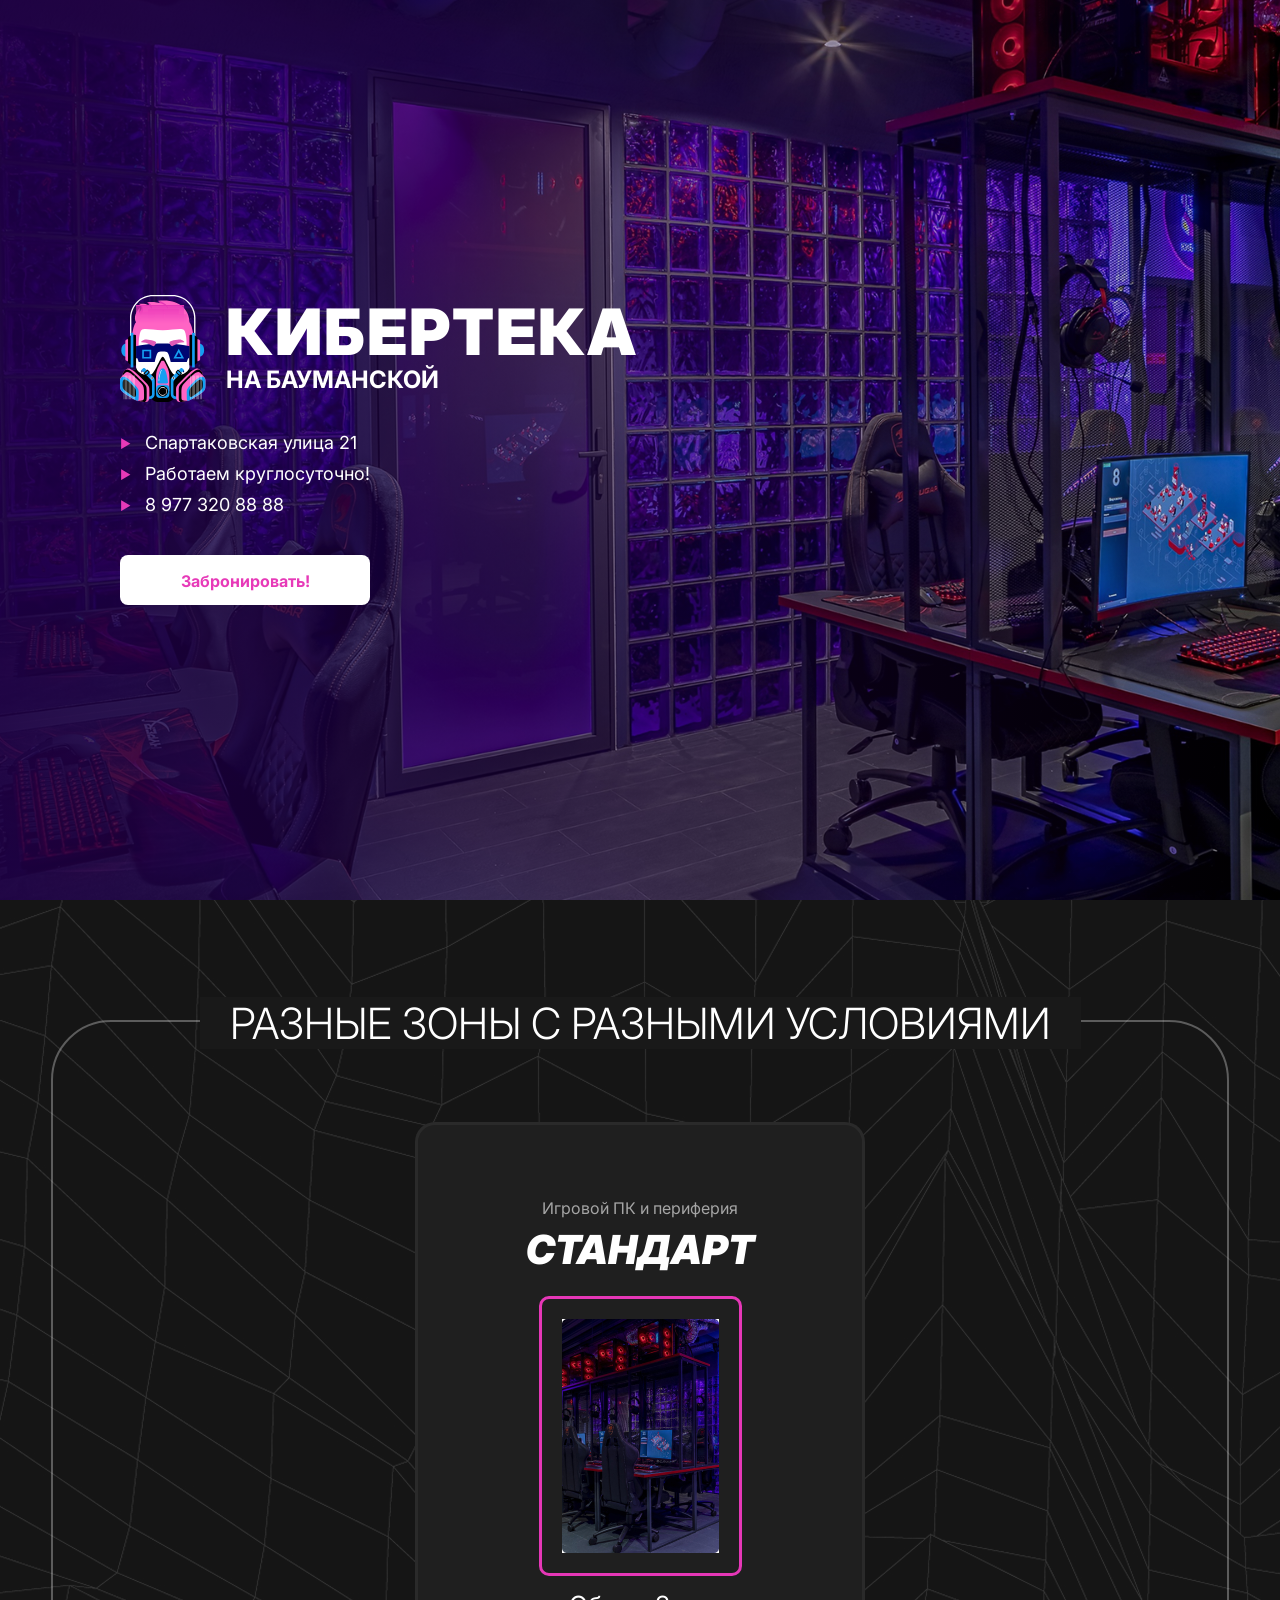
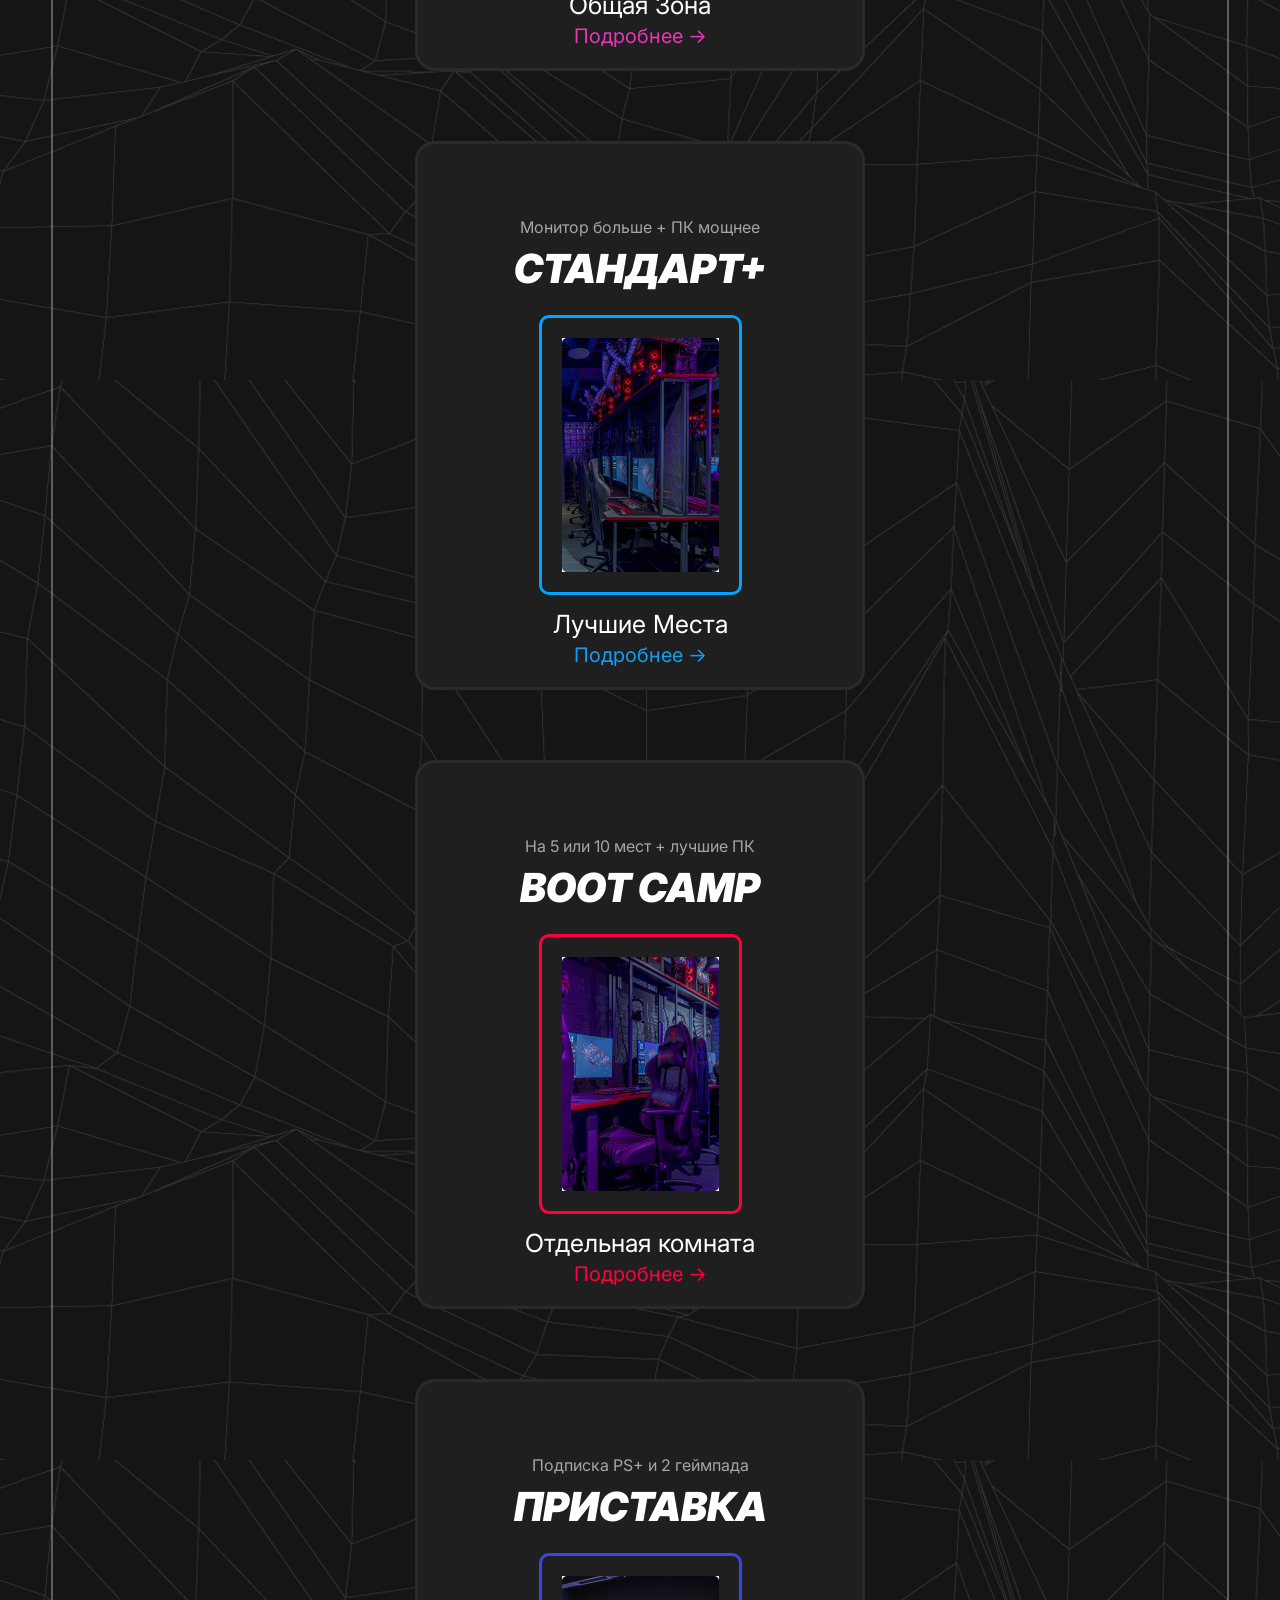
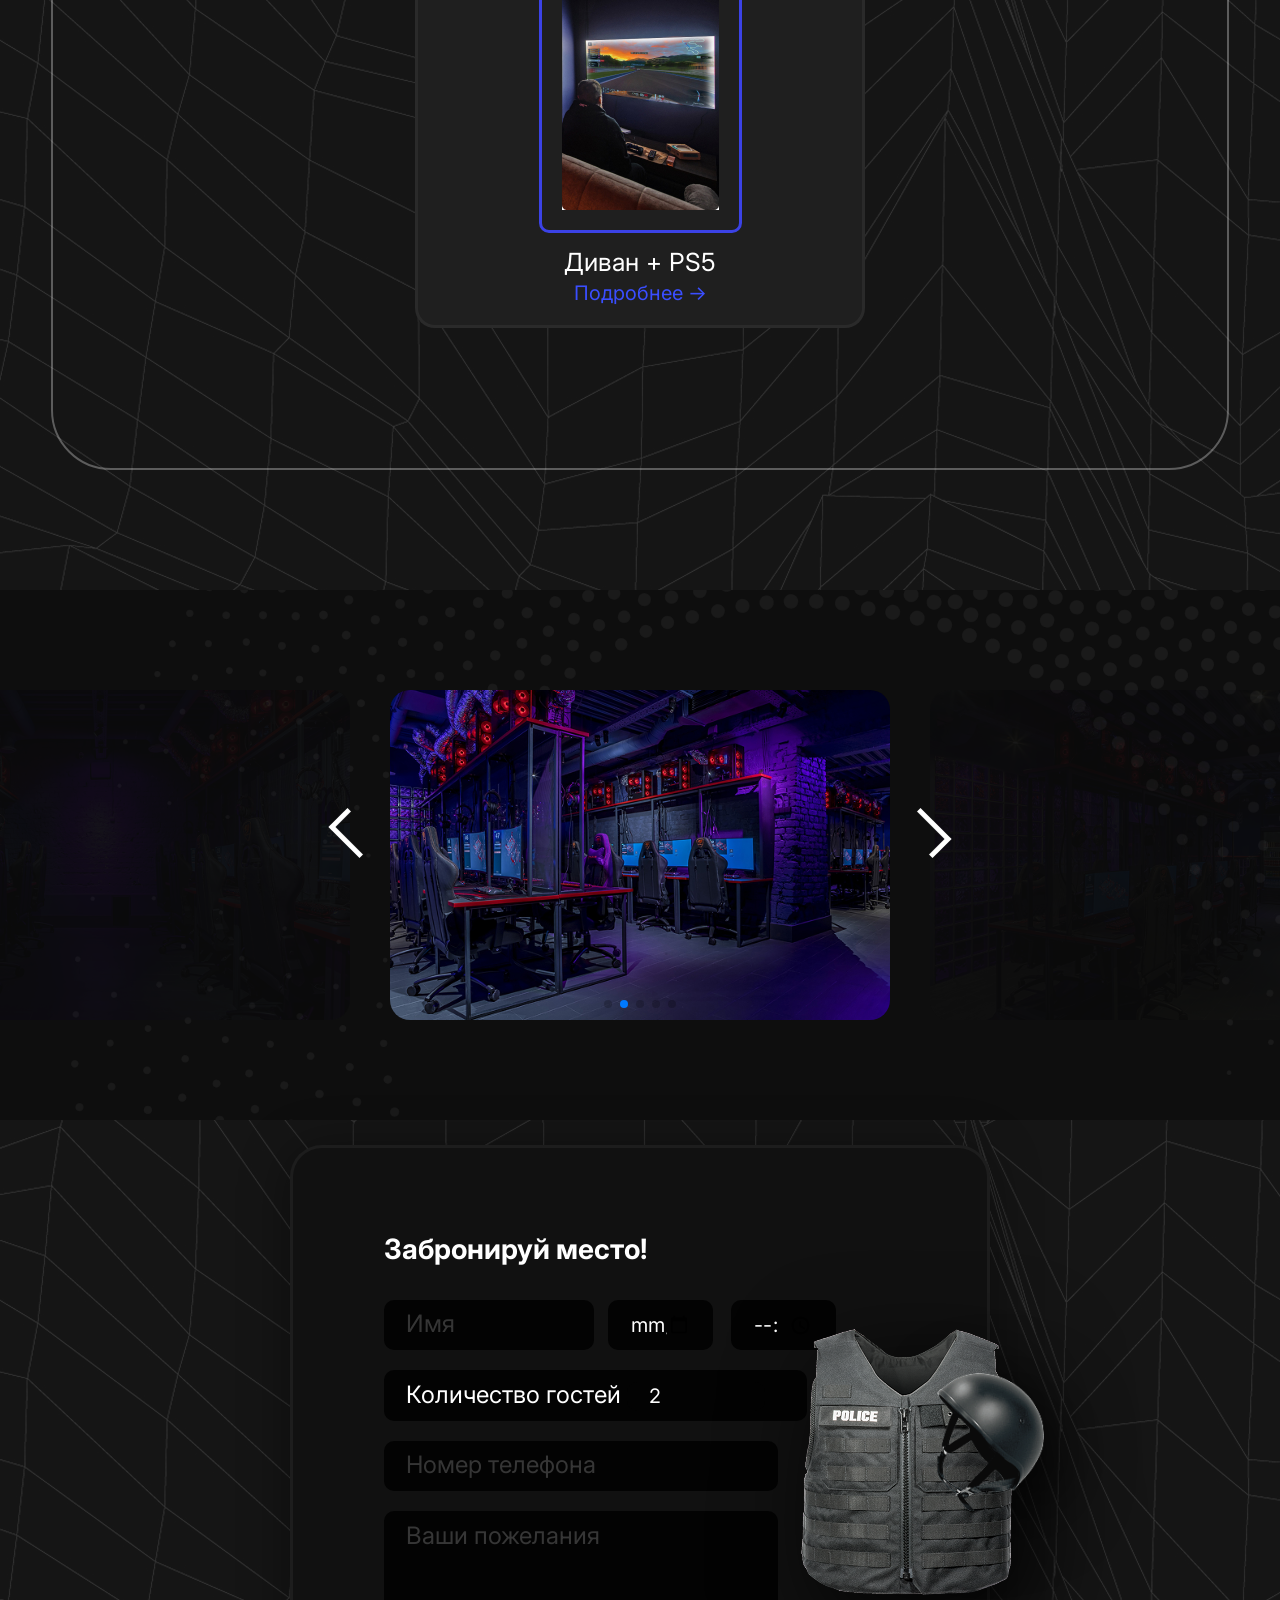
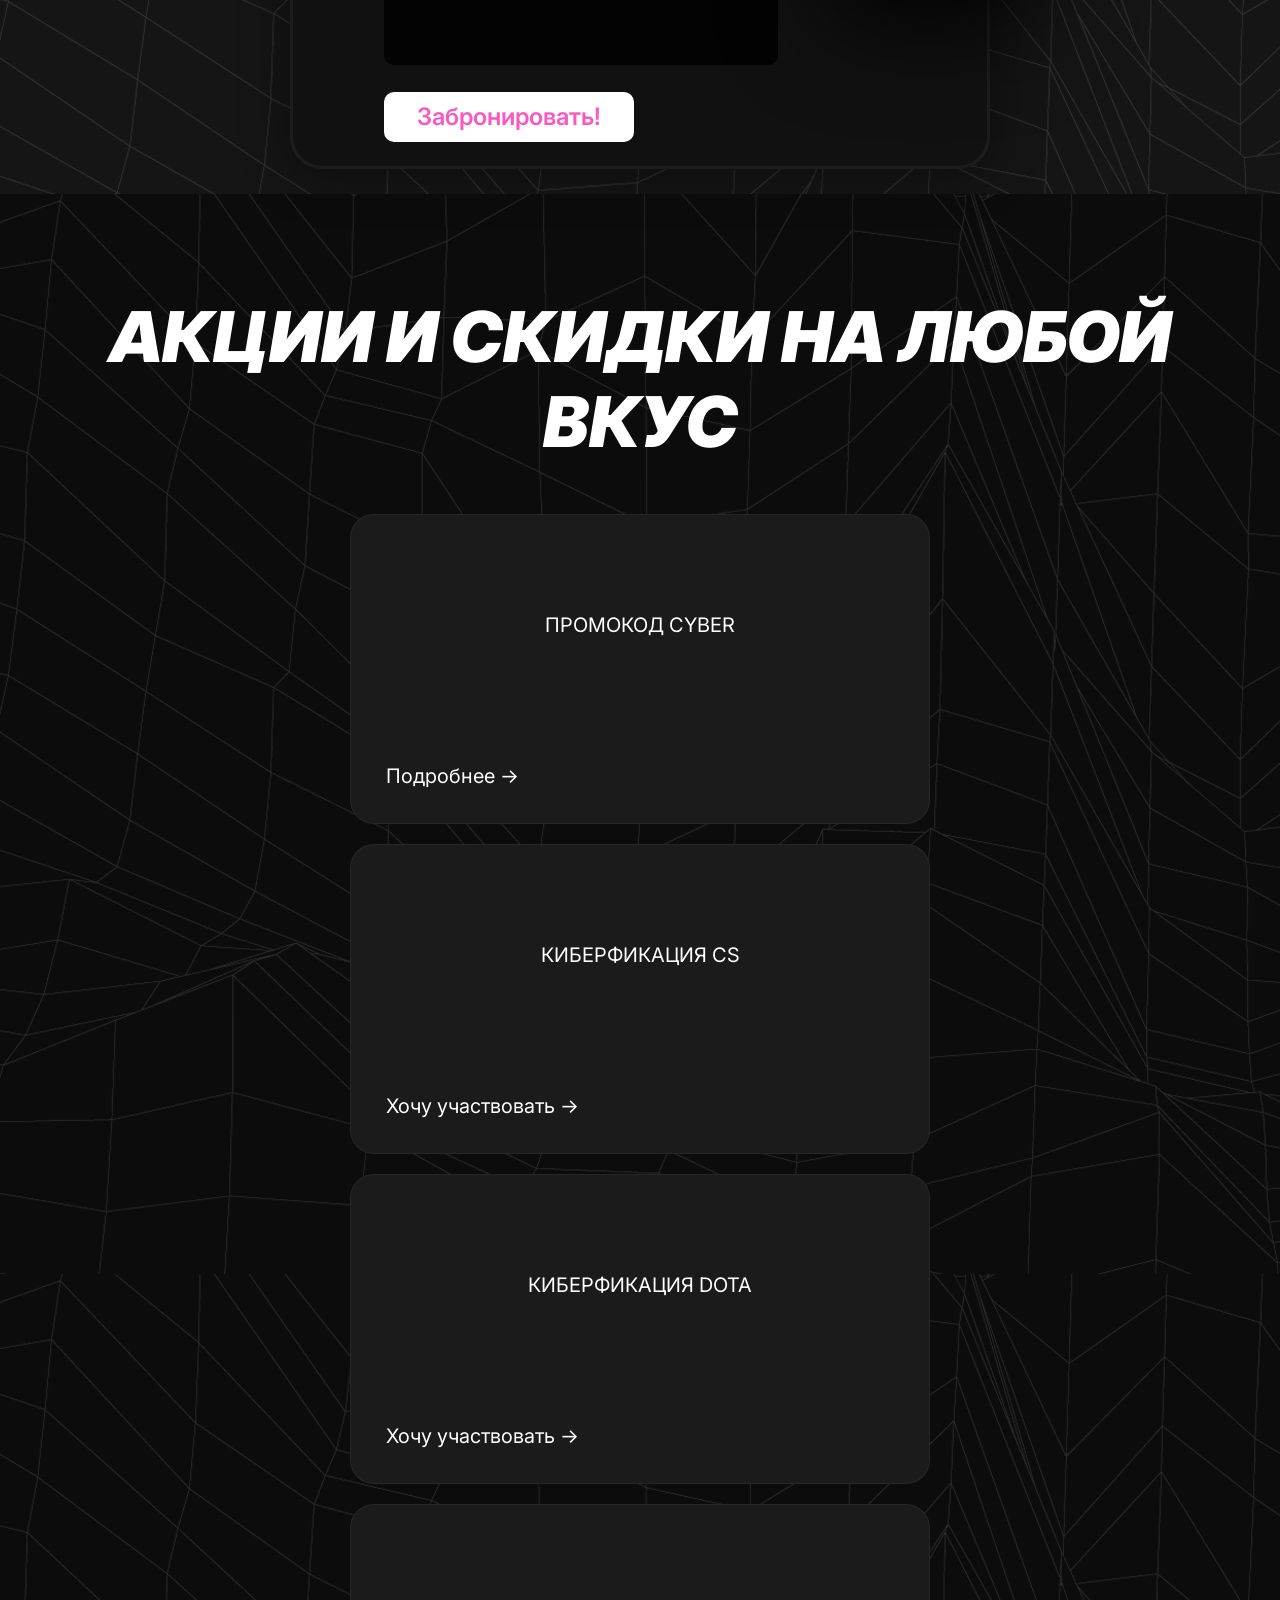
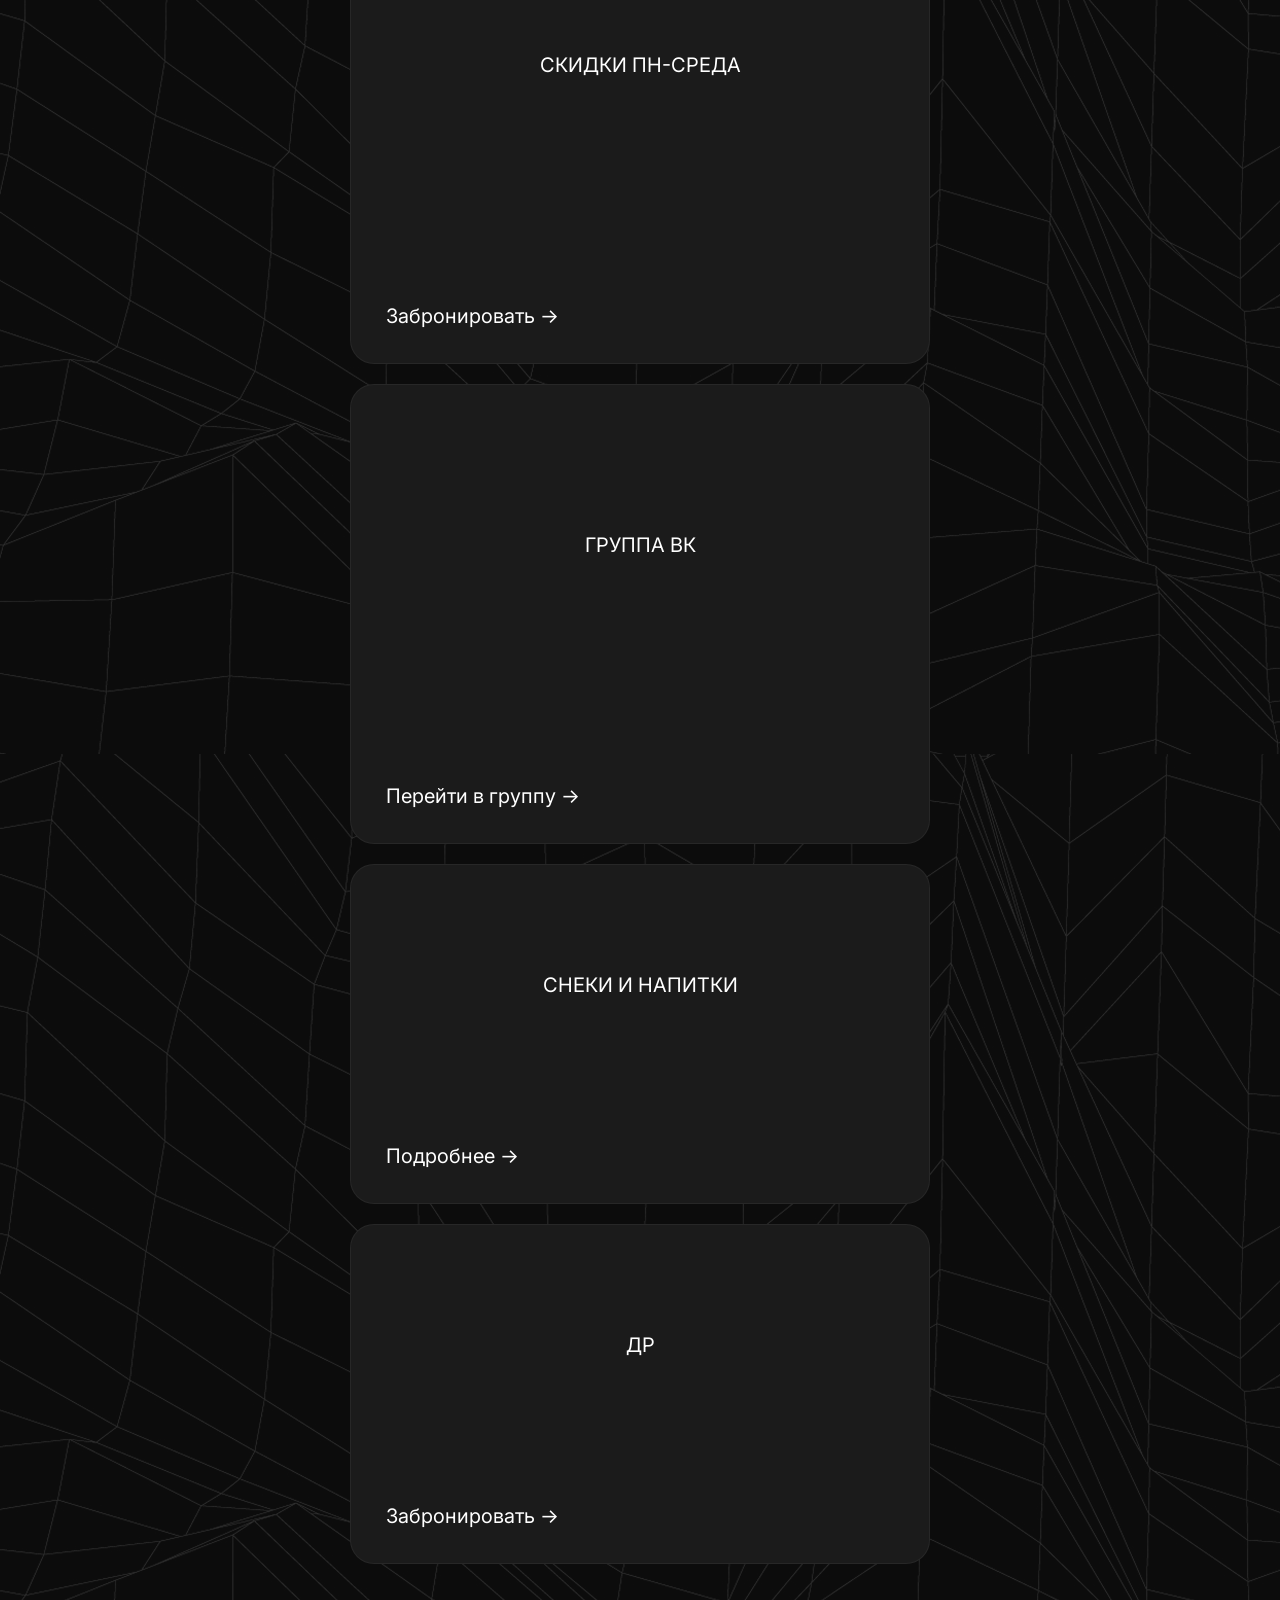
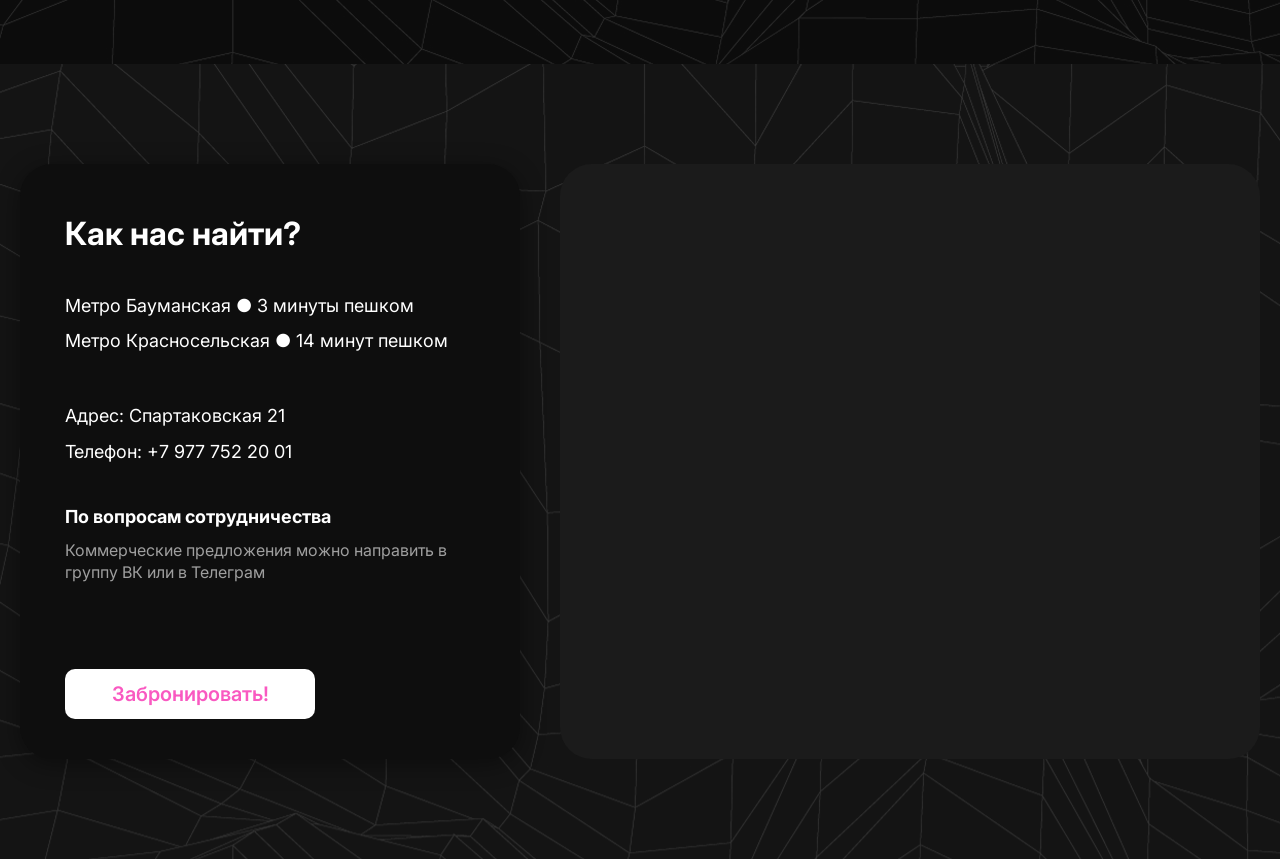
==== bauman.html @ 6051cc93 "Initial commit - добавлен проект CyberClub" ====
﻿<!DOCTYPE html>
<html lang="ru">
<head>
    <meta charset="UTF-8">
    <meta name="viewport" content="width=device-width, initial-scale=1.0">
    <title>КИБЕРТЕКА</title>
    <link rel="preconnect" href="https://fonts.googleapis.com">
    <link rel="preconnect" href="https://fonts.gstatic.com" crossorigin>
    <link href="https://fonts.googleapis.com/css2?family=Inter:ital,opsz,wght@0,14..32,100..900;1,14..32,100..900&display=swap" rel="stylesheet">
    <link rel="icon" href="img/icon.svg" type="image/png">
    <link rel="stylesheet" href="css/bauman.css">
</head>
<body>
    <section class="hero">
        <div class="hero__container">
            <div class="hero__content">
                <div class="hero__header">
                    <img src="img/icon.svg" alt="КИБЕРТЕКА" class="logo__img">
                    <div class="hero__title-group">
                        <h1 class="hero__title">КИБЕРТЕКА</h1>
                        <span class="hero__subtitle">на БАУМАНСКОЙ</span>
                    </div>
                </div>
                <ul class="hero__info-list">
                    <li>Спартаковская улица 21</li>
                    <li>Работаем круглосуточно!</li>
                    <li>8 977 320 88 88</li>
                </ul>
                <button class="hero__btn" id="open-booking-btn">Забронировать!</button>
            </div>
        </div>
    </section>
    <section
        class="zones zones--price-nav"
        data-price-href="profbauman.html"
        data-price-label="Перейти к тарифам — Бауманская"
    >
        <div class="zones__container">
            <div class="zones__border-box">
                <h2 class="zones__title">Разные зоны с разными условиями</h2>

                <div class="zones__cards">
                    <div class="zones-card">
                        <p class="zones-card__subtitle">Игровой ПК и периферия</p>
                        <h3 class="zones-card__title">Стандарт</h3>
                        <div class="zones-card__image-wrapper zones-card__image-wrapper--pink">
                            <img src="img/cr1.jpg" alt="Общая зона" class="zones-card__img">
                        </div>
                        <p class="zones-card__name">Общая Зона</p>
                        <span class="zones-card__link">Подробнее →</span>
                    </div>

                    <div class="zones-card">
                        <p class="zones-card__subtitle">Монитор больше + ПК мощнее</p>
                        <h3 class="zones-card__title">Стандарт+</h3>
                        <div class="zones-card__image-wrapper zones-card__image-wrapper--blue">
                            <img src="img/cr2.jpg" alt="Лучшие места" class="zones-card__img">
                        </div>
                        <p class="zones-card__name">Лучшие Места</p>
                        <span class="zones-card__link zones-card__link1">Подробнее →</span>
                    </div>

                    <div class="zones-card">
                        <p class="zones-card__subtitle">На 5 или 10 мест + лучшие ПК</p>
                        <h3 class="zones-card__title">BOOT CAMP</h3>
                        <div class="zones-card__image-wrapper zones-card__image-wrapper--purple awa1">
                            <img src="img/cr3.jpg" alt="Отдельная комната" class="zones-card__img">
                        </div>
                        <p class="zones-card__name">Отдельная комната</p>
                        <span class="zones-card__link zones-card__link2 awa1">Подробнее →</span>
                    </div>

                    <div class="zones-card">
                        <p class="zones-card__subtitle">Подписка PS+ и 2 геймпада</p>
                        <h3 class="zones-card__title">Приставка</h3>
                        <div class="zones-card__image-wrapper zones-card__image-wrapper--purple">
                            <img src="img/cr4.jpg" alt="Диван + PS5" class="zones-card__img">
                        </div>
                        <p class="zones-card__name">Диван + PS5</p>
                        <span class="zones-card__link zones-card__link2">Подробнее →</span>
                    </div>
                </div>
            </div>
        </div>
    </section>
    <link rel="stylesheet" href="https://cdn.jsdelivr.net/npm/swiper@11/swiper-bundle.min.css" />
    <section class="gallery">
    <div class="gallery__container-1920">
        <div class="swiper gallery-slider">
            <div class="swiper-wrapper">
                <div class="swiper-slide"><img src="img/b1.jpg" alt="1"></div>
                <div class="swiper-slide"><img src="img/b3.jpg" alt="2"></div>
                <div class="swiper-slide"><img src="img/b4.jpg" alt="3"></div>
                <div class="swiper-slide"><img src="img/b5.jpg" alt="4"></div>
                <div class="swiper-slide"><img src="img/b6.jpg" alt="5"></div>
            </div>
            <div class="swiper-pagination"></div>
        </div>
        <div class="swiper-button-prev"></div>
        <div class="swiper-button-next"></div>
    </div>
</section>
<section class="bronya"> 
    <div class="booking-section-content">
    <div class="booking-popup__content">
      <div class="booking-popup__inner">
        <h2 class="booking-popup__title">Забронируй место!</h2>
        <form id="booking-form" class="booking-popup__form">
          <div class="form__container">
            <div class="form__firststroke">
                <input type="text" placeholder="Имя" class="name">
                <input type="date" placeholder="Дата" class="date">
                <input type="time" placeholder="Время" class="time">
            </div>
            <div class="form__secondstroke">
                <div class="secondstroke_placeholder">Количество гостей
                <input class="number" type="number"  value="2" min="1" max="10"></div>
            </div>
            <div class="thirth__stroke">
                <input type="tel" class="phonenumber" placeholder="Номер телефона">
            </div>
            <div class="fourth__stroke">
                <textarea class="areaha" placeholder="Ваши пожелания" ></textarea>
            </div>
            <button type="submit" class="booking-popup__btn">Забронировать!</button>
          </div>
        </form>
      </div>
    </div>
    <div class="booking-popup__police">
      <img src="img/armor.png" alt="Бронежилет" class="booking-popup__vest">
      <img src="img/helmet.png" alt="Каска" class="booking-popup__helmet">
    </div>
</div>
</section>
<section class="offers">
    <div class="offers__container">
        <h2 class="offers__title">АКЦИИ И СКИДКИ НА ЛЮБОЙ ВКУС</h2>
        
        <div class="offers__row">
            <div class="offers__col col-580">
                <a href="#" class="offer-card card-580">
                    <p class="offer-card__text">ПРОМОКОД CYBER</p>
                    <span class="offer-card__link">Подробнее →</span>
                </a>
                <a href="#" class="offer-card card-580">
                    <p class="offer-card__text">КИБЕРФИКАЦИЯ CS</p>
                    <span class="offer-card__link">Хочу участвовать →</span>
                </a>
                <a href="#" class="offer-card card-580">
                    <p class="offer-card__text">КИБЕРФИКАЦИЯ DOTA</p>
                    <span class="offer-card__link">Хочу участвовать →</span>
                </a>
            </div>

            <div class="offers__col col-460">
                <a href="#" class="offer-card card-460">
                    <p class="offer-card__text">СКИДКИ ПН-СРЕДА</p>
                    <span class="offer-card__link">Забронировать →</span>
                </a>
                <a href="#" class="offer-card card-460">
                    <p class="offer-card__text">ГРУППА ВК</p>
                    <span class="offer-card__link">Перейти в группу →</span>
                </a>
            </div>

            <div class="offers__col col-340">
                <a href="#" class="offer-card card-340">
                    <p class="offer-card__text">СНЕКИ И НАПИТКИ</p>
                    <span class="offer-card__link">Подробнее →</span>
                </a>
                <a href="#" class="offer-card card-340">
                    <p class="offer-card__text">ДР</p>
                    <span class="offer-card__link">Забронировать →</span>
                </a>
            </div>
        </div>
    </div>
</section>
<section class="contacts">
    <div class="contacts__container">
        <div class="contacts__row">
        
            <div class="contacts__info">
                <h2 class="contacts__title">Как нас найти?</h2>
            
                <div class="contacts__metro-group">
                    <p class="contacts__text contacts__metro">Метро Бауманская <span>●</span> 3 минуты пешком</p>
                    <p class="contacts__text contacts__metro">Метро Красносельская <span>●</span> 14 минут пешком</p>
                </div>
                <div class="contacts__address-group">
                    <p class="contacts__text">Адрес: Спартаковская 21</p>
                    <p class="contacts__text">Телефон: +7 977 752 20 01</p>
                </div>
                <div class="contacts__collab-group">
                    <p class="contacts__label">По вопросам сотрудничества</p>
                    <p class="contacts__subtext">Коммерческие предложения можно направить в группу ВК или в Телеграм</p>
                </div>
                <button class="contacts__btn" onclick="openBookingPopup()">Забронировать!</button>
            </div>
            <div class="contacts__map" id="map">
                </div>
        </div>
    </div>
</section>
    <script src="https://cdn.jsdelivr.net/npm/swiper@11/swiper-bundle.min.js"></script>
    <script src="js/slider.js"></script>
    <link rel="stylesheet" href="components/booking-popup/booking-popup.css">
    <script src="components/booking-popup/booking-popup.js"></script>
    <script src="https://api-maps.yandex.ru/2.1/?lang=ru_RU" type="text/javascript"></script>
    <script src="js/map2.js"></script>
    <script src="js/zones-price-nav.js" defer></script>
</body>
</html>
---- css/bauman.css ----
﻿* {
    margin: 0;
    padding: 0;
    box-sizing: border-box;
}

body {
    font-family: 'Inter', sans-serif;
    background-color: #000;
    color: #fff;
    overflow-x: hidden;
}

.hero {
    position: relative;
    min-height: 100vh;
    display: flex;
    justify-content: center;
    background: linear-gradient(270deg, rgba(98, 0, 175, 0) 0%, rgba(30, 0, 68, 0.9) 100%), 
                url("../img/bauman.png") center/cover no-repeat;
}


.hero__container {
    display: flex;
    align-items: center;
    width: 100%;
    max-width: 1440px;
    padding: 0 40px 0 120px;
}

.hero__header {
    display: flex;
    align-items: center;
    gap: 20px;
    margin-bottom: 30px;
}

.logo__img { width: 86px; height: auto; }

.hero__title {
    font-size: 64px;
    font-weight: 900;
    line-height: 0.9;
    letter-spacing: 2px;
    text-transform: uppercase;
}

.hero__subtitle {
    display: block;
    font-size: 24px;
    text-transform: uppercase;
    font-weight: 700;
    margin-top: 5px;
}

.hero__info-list { list-style: none; margin-bottom: 40px; }

.hero__info-list li {
    font-size: 18px;
    margin-bottom: 10px;
    position: relative;
    padding-left: 25px;
}

.hero__info-list li::before {
    content: "▶";
    position: absolute;
    left: 0;
    font-size: 12px;
    top: 4px;
    color: #E73AB8;
}

.hero__btn {
    background: #fff;
    color: #E73AB8;
    font-weight: 700;
    font-size: 16px;
    padding: 16px 42px;
    border: none;
    border-radius: 8px;
    cursor: pointer;
    transition: 0.3s ease;
}

.hero__btn:hover {
    transform: translateY(-3px);
    box-shadow: 0 5px 15px rgba(231, 58, 184, 0.4);
}

.zones {
    background-image: url(../img/GEO-TERRAIN4-20\ 1.png);
    background-color: #191919;
    padding: 120px 0;
    display: flex;
    justify-content: center;
}

.zones--price-nav {
    cursor: pointer;
}

.zones--price-nav:focus-visible {
    outline: 2px solid rgba(230, 55, 183, 0.9);
    outline-offset: 4px;
}

.zones__container {
    width: 100%;
    max-width: 1600px;
    display: flex;
    justify-content: center;
    padding: 0 20px;
}

.zones__border-box {
    position: relative;
    width: 1596px;
    height: 824px;
    border: 2px solid rgba(255, 255, 255, 0.3);
    border-radius: 60px;
    display: flex;
    flex-direction: column;
    align-items: center;
}

.zones__title {
    position: absolute;
    top: -25px;
    background: #191919; 
    padding: 0 30px;
    font-weight: 300;
    font-size: 43px;
    color: #ffffff;
    text-transform: uppercase;
    text-align: center;
}

.zones__cards {
    display: flex;
    gap: 70px;
    width: 1415px;
    margin-top: auto;
    margin-bottom: 80px;
    justify-content: center;
}

.zones-card {
    flex: 1;
    background: #1F1F1F;
    border-radius: 20px;
    padding: 20px; 
    border: 3px solid rgba(255, 255, 255, 0.05); 
    display: flex;
    flex-direction: column;
    align-items: center;
    text-align: center;
    text-decoration: none; 
    color: inherit;
    transition: all 0.3s ease; 
}


.zones-card:hover {
    transform: scale(1.005);
    border-color: rgba(255, 255, 255, 0.22);
}

.zones-card:nth-child(1):hover {
    box-shadow: 0 10px 30px rgba(230, 55, 183, 0.22);
}

.zones-card:nth-child(2):hover {
    box-shadow: 0 10px 30px rgba(20, 158, 242, 0.22);
}

.zones-card:nth-child(3):hover {
    box-shadow: 0 10px 30px rgba(255, 0, 61, 0.22);
}

.zones-card:nth-child(4):hover {
    box-shadow: 0 10px 30px rgba(58, 78, 255, 0.22);
}

.zones-card__subtitle {
    margin-top: 53px; 
    font-size: 16px;
    color: rgba(255, 255, 255, 0.6);
}

.zones-card__title {
    margin-top: 7px;
    font-weight: 900;
    font-size: 40px;
    font-style: italic;
    text-transform: uppercase;
}

.zones-card__image-wrapper {
    margin-top: 22px;
    padding: 20px;
    border-radius: 10px;
}

.zones-card__image-wrapper--pink { border: 3px solid #E637B7; }
.zones-card__image-wrapper--blue { border: 3px solid #00A3FF; }
.zones-card__image-wrapper--purple { border: 3px solid #3B42E6; }

.zones-card__img {
    display: block;
    width: 100%;
    max-width: 280px;
    height: auto;
}

.zones-card__name {
    margin-top: 14px;
    font-size: 25px;
}

.zones-card__link {
    display: block;
    margin-top: 4px;
    font-size: 20px;
    color: #E637B7;
}
.zones-card__link1{
    color:rgba(20, 158, 242, 1);

}
.zones-card__link2{
    color: rgba(58, 78, 255, 1);


}

.gallery {
    background: #0e0e0e url(../img/back.png) center/cover no-repeat;
    padding: 100px 0; 
    width: 100%;
    overflow: hidden;
}

.gallery__container-1920 {
    position: relative;
    max-width: 1920px;
    margin: 0 auto;
    width: 100%;
    display: flex;
    align-items: center; 
    justify-content: center;
}

.gallery-slider {
    width: min(100%, 1600px);
    overflow: visible;
}

.swiper-wrapper {
    display: flex;
    align-items: center; 
}

.swiper-slide {
    width: 721px !important;
    height: 481px !important;
    transition: transform 0.45s ease, opacity 0.45s ease, filter 0.45s ease;
    opacity: 0.22;
    filter: brightness(0.3);
    transform: scale(0.78);
}

.swiper-slide img {
    width: 100%;
    height: 100%;
    object-fit: cover;
    border-radius: 20px;
}

.swiper-slide-active {
    opacity: 1;
    filter: brightness(1);
    z-index: 5;
    transform: scale(1);
}

/* СТРЕЛКИ */
.swiper-button-prev,
.swiper-button-next {
    width: 35px;
    height: 35px;
    background: transparent;
    border-top: 5px solid #fff;
    border-left: 5px solid #fff;
    top: 50%;
    position: absolute;
    z-index: 100;
}

.swiper-button-prev::after, .swiper-button-next::after { display: none; }

.swiper-button-prev {
    left: calc(50% - 361px - 50px) !important;
    transform: translateY(-50%) rotate(-45deg);
}

.swiper-button-next {
    right: calc(50% - 361px - 50px) !important;
    transform: translateY(-50%) rotate(135deg);
}


@media (max-width: 1450px) {
    .swiper-slide {
        width: 500px !important;
        height: 330px !important;
    }
    .swiper-button-prev { left: calc(50% - 250px - 50px) !important; }
    .swiper-button-next { right: calc(50% - 250px - 50px) !important; }
}

@media (max-width: 1024px) {
    .swiper-slide { width: 430px !important; height: 285px !important; }
    .swiper-button-prev { left: calc(50% - 215px - 35px) !important; }
    .swiper-button-next { right: calc(50% - 215px - 35px) !important; }
}

@media (max-width: 780px) {
    .swiper-slide {
        width: 360px !important;
        height: 230px !important;
    }
    .swiper-button-prev,
    .swiper-button-next {
        width: 25px;
        height: 25px;
        border-width: 3px;
    }
    
    .swiper-button-prev { left: calc(50% - 180px - 22px) !important; }
    .swiper-button-next { right: calc(50% - 180px - 22px) !important; }
}

.booking-section-content {
    position: relative;
    width: 700px;
    height: 624px;
    max-width: calc(100% - 40px);
    margin: 0 auto;
    overflow: visible;
}

.booking-section-content .booking-popup__content {
    position: relative;
    left: auto;
    top: 0;
    width: 100%;
    height: 624px;
    background: #111111;
    border-radius: 32px;
    border: 3px solid #FFFFFF0D;
    padding: 20px 0; 
    box-sizing: border-box;
    display: block !important;
    transition: transform 0.25s ease, box-shadow 0.25s ease;
}

.booking-section-content .booking-popup__content:hover {
    transform: translateY(-2px);
    box-shadow: 0 12px 32px rgba(0, 0, 0, 0.35);
}

.booking-section-content .booking-popup__content:hover ~ .booking-popup__police {
    transform: translateY(-50%) translateX(4px);
}

.booking-section-content .booking-popup__content:hover ~ .booking-popup__police .booking-popup__vest {
    transform: translateY(-52%) rotate(-2deg);
}

.booking-section-content .booking-popup__content:hover ~ .booking-popup__police .booking-popup__helmet {
    transform: translateY(-42%) rotate(4deg);
}

.bronya{
    padding:25px 0px;
    background-image: url(../img/GEO-TERRAIN4-20\ 1.png);
    background-color: #191919;
}
.booking-section-content .booking-popup__police {
    position: absolute;
    right: -130px;
    top: 50%;
    transform: translateY(-50%);
    display: block !important;
    z-index: 2;
}

.booking-section-content .booking-popup__vector {
    position: absolute;
    right: 66px;
    pointer-events: none;
    z-index: 3;
}

.booking-section-content .booking-popup__vector--top {
    top: 65px;
    width: 267px;
    height: 117px;
}

.booking-section-content .booking-popup__vector--bottom {
    bottom: 65px;
    width: 294px;
    height: 72px;
}
.offers {
    background-color: #0e0e0e;
    padding: 100px 0;
    color: #fff;
    font-family: 'Inter', sans-serif;
}

.offers__container {
    max-width: 1420px;
    margin: 0 auto;
    padding: 0 20px;
}

.offers__title {
    font-size: 70px;
    font-weight: 900;
    text-align: center;
    margin-bottom: 50px;
    text-transform: uppercase;
    font-style: italic;
}

.offers__row {
    display: flex;
    gap: 20px;
    align-items: flex-start;
    justify-content: center;
}


.offers__col {
    display: flex;
    flex-direction: column;
    gap: 20px;
}

.offer-card {
    background: #1b1b1b;
    border-radius: 24px;
    padding: 35px;
    text-decoration: none;
    display: flex;
    flex-direction: column; /* Вертикальный стек внутри */
    transition: all 0.3s ease;
    border: 1px solid rgba(255, 255, 255, 0.05);
    box-sizing: border-box;
}

.offer-card:hover {
    transform: translateY(-5px);
    border-color: rgba(255, 255, 255, 0.2);
    box-shadow: 0 10px 30px rgba(0, 0, 0, 0.5), 0 0 20px rgba(255, 255, 255, 0.05);
}

.offer-card__text {
    color: rgba(255, 255, 255, 1);
    font-size: 20px;
    font-weight: 400;
    text-align: center;
    margin: auto 0; 
}

.offer-card__link {
    color: rgba(255, 255, 255, 1);
    font-size: 20px;
    font-weight: 400;
    text-decoration: none;
    margin-top: auto; 
    text-align: left;
}

.card-580 { width: 580px; height: 310px; }
.card-460 { width: 460px; height: 460px; }
.card-340 { width: 340px; height: 340px; }

@media (max-width: 1400px) {
    .offers__row {
        flex-wrap: wrap;
    }
    .col-580, .col-460, .col-340 {
        width: 100%;
        align-items: center;
    }
    .offer-card {
        width: 100%;
        max-width: 580px;
    }
}
.offers{
    background-color: rgba(14, 14, 14, 1);
    background-image: url(../img/GEO-TERRAIN4-20\ 1.png);
}

.contacts {
    padding: 100px 0;
    background: #000; 
}

.contacts__container {
    max-width: 1420px;
    margin: 0 auto;
    padding: 0 20px;
}

.contacts__row {
    display: flex;
    gap: 40px;
    align-items: stretch;
}

.contacts__info {
    flex: 0 0 500px; 
    background: rgba(14, 14, 14, 1);
    box-shadow: 0px 5px 25px 0px rgba(0, 0, 0, 0.4);
    border-radius: 32px;
    padding: 50px 45px 40px 45px; 
    display: flex;
    flex-direction: column;
    position: relative;
}

.contacts__title {
    font-size: 32px;
    font-weight: 700;
    color: #fff;
    margin-bottom: 40px; 
}

.contacts__metro-group {
    margin-bottom: 40px; 
}

.contacts__metro {
    margin-bottom: 10px; 
}

.contacts__address-group {
    margin-bottom: 40px; 
}

.contacts__address-group p:first-child {
    margin-bottom: 10px; 
}

.contacts__collab-group {
    margin-bottom: 85px;
}

.contacts__label {
    font-weight: 700;
    margin-bottom: 10px; 
}

.contacts__text, .contacts__subtext, .contacts__label {
    color: #fff;
    font-size: 18px;
    line-height: 1.4;
}

.contacts__subtext {
    opacity: 0.6;
    font-size: 16px;
}

.contacts__btn {
    width: 250px;
    height: 50px;
    background-color: #ffffff;
    color: #F959C1;
    font-weight: 600;
    font-family: "Inter", sans-serif;
    text-align: center;
    border: 0;
    border-radius: 10px;
    font-size: 20px;
    cursor: pointer;
    transition: 0.3s;
}

.contacts__btn:hover {
    box-shadow: 0 0 20px rgba(255, 255, 255, 0.2);
}

.contacts__map {
    flex: 1;
    min-height: 580px;
    background: #1b1b1b;
    border-radius: 32px;
    overflow: hidden;
}

@media (max-width: 1200px) {
    .contacts__row {
        flex-direction: column;
    }
    .contacts__info {
        flex: 1;
        width: 100%;
    }
    .contacts__map {
        width: 100%;
        height: 450px;
    }
}

.contacts{
    background-color: rgb(24, 24, 24);
    background-image: url(../img/GEO-TERRAIN4-20\ 1.png);
}

@media (max-width: 1200px) {
    .booking-section-content .booking-popup__police {
        display: none !important;
    }
    .booking-section-content .booking-popup__content {
        left: auto;
    }
}

@media (max-width: 750px) {
    .booking-section-content {
        height: auto;
    }
    .booking-section-content .booking-popup__content {
        position: relative;
        left: 0;
        top: 0;
        transform: none;
        width: 95%;
        margin: 0 auto;
        height: auto;
        padding: 40px 20px;
    }
}

@media (max-width: 550px) {
    .booking-section-content .form__firststroke {
        display: flex;
        flex-direction: column;
        gap: 15px;
    }
    .booking-section-content .name, 
    .booking-section-content .date, 
    .booking-section-content .time {
        max-width: 100% !important;
        width: 100% !important;
    }
    .booking-section-content .phonenumber, 
    .booking-section-content textarea {
        width: 100% !important;
    }
    .booking-section-content .form__container {
        margin-left: 0;
        padding: 0 15px;
    }
    .booking-section-content .booking-popup__title {
        margin-left: 0;
        text-align: center;
    }
}

@media (max-width: 1300px) {
    .booking-section-content .booking-popup__police { right: -95px; }
}


@media (max-width: 1440px) {
    .booking-section-content .booking-popup__police { right: -110px; }
}

@media (max-width: 1400px) {
    .booking-section-content .booking-popup__vector { right: 28px; }
}

@media (max-width: 1650px) {
    .zones__border-box { width: 95%; height: auto; padding: 60px 0; }
    .zones__cards { width: 100%; flex-direction: column; align-items: center; margin-top: 40px; }
    .zones-card { width: 100%; max-width: 450px; }
}

@media (max-width: 800px) {
    .hero { min-height: auto; padding: 100px 20px; }
    .side-nav { display: none; }
    .hero__container { padding: 0; justify-content: center; text-align: center; }
    .hero__header { flex-direction: column; }
    .hero__info-list { display: inline-block; text-align: left; }
    .hero__btn { margin: 0 auto; }
}

@media (max-width: 580px) {
    .hero__title { font-size: 40px; }
    .zones__title { font-size: 24px; top: -15px; }
}

.awa1{
    border-color: rgba(255, 0, 61, 1);
    color:rgba(255, 0, 61, 1);
}
---- components/booking-popup/booking-popup.css ----
.booking-popup {
  display: none;
  position: fixed;
  inset: 0;
  z-index: 10000;
  font-family: 'Inter', system-ui, sans-serif;
}

.booking-popup.active {
  display: flex;
  align-items: center;
  justify-content: center;
}

.booking-popup__overlay {
  position: absolute;
  inset: 0;
  background: rgba(0, 0, 0, 0.92);
  backdrop-filter: blur(8px);
  opacity: 0;
  transition: opacity 0.25s ease;
}

.booking-popup.active .booking-popup__overlay {
  opacity: 1;
}

.booking-popup__wrapper {
  position: relative;
  width: 700px;
  height: 624px;
  max-width: calc(100vw - 40px);
  overflow: visible;
  transform: scale(0.95);
  opacity: 0;
  transition: all 0.35s cubic-bezier(0.34, 1.56, 0.64, 1); /* красивая анимация открытия */
}

.booking-popup.active .booking-popup__wrapper {
  transform: scale(1);
  opacity: 1;
}
.secondstroke_placeholder{
    font-size: 24px;
    font-weight: 400;
    background-color: #030303;
    border-radius: 10px;
    border:0;
    
}
.booking-popup__content {
  position: absolute;
  left: 0;
  top: 0;
  width: 700px;
  height: 624px;
  background: #111111;
  border-radius: 32px;
  box-shadow: 0px 5px 50px 0px #00000066;
  border: 3px solid #FFFFFF0D;
  overflow: hidden;
  transition: transform 0.25s ease, box-shadow 0.25s ease;
}

.booking-popup__content:hover {
  transform: translateY(-2px);
  box-shadow: 0 12px 32px rgba(0, 0, 0, 0.35);
}

.booking-popup__vector {
  position: absolute;
  right: 66px;
  pointer-events: none;
  z-index: 3;
}

.booking-popup__vector--top {
  top: 65px;
  width: 267px;
  height: 117px;
}

.booking-popup__vector--bottom {
  bottom: 65px;
  width: 294px;
  height: 72px;
}

.booking-popup__inner {
  padding: 38px 45px 35px;
  height: 100%;
  position: relative;
}

.booking-popup__title {
  font-size: 28px;
  font-weight: 700;
  color: #fff;
  margin:26px 0px 34px 46px;
}


.booking-popup__police {
  position: absolute;
  right: -130px;
  top: 50%;
  transform: translateY(-50%);
  pointer-events: none;
  z-index: 2;
}

.booking-popup__content:hover ~ .booking-popup__police {
  transform: translateY(-50%) translateX(4px);
}

.booking-popup__content:hover ~ .booking-popup__police .booking-popup__vest {
  transform: translateY(-52%) rotate(-2deg);
}

.booking-popup__content:hover ~ .booking-popup__police .booking-popup__helmet {
  transform: translateY(-42%) rotate(4deg);
}

.booking-popup__vest {
  width: 248px;
  height: 276px;
  position: absolute;
  right: 70px;
  top: 50%;
  transform: translateY(-50%);
  object-fit: contain;
  filter: drop-shadow(20px 30px 50px rgba(0,0,0,0.9));
}

.booking-popup__helmet {
  width: 180px;
  height: 180px;
  position: absolute;
  right: 30px;
  top: -110px;
  z-index: 3;
  object-fit: contain;
  filter: drop-shadow(15px 20px 35px rgba(0,0,0,0.85));
}

.booking-popup.closing .booking-popup__wrapper {
  transform: scale(0.92);
  opacity: 0;
  transition: all 0.30s ease;
}

input{
  background-color: #030303;
  border-radius: 10px;
  height:50px;
  font-weight: 400;
  color:#ffffff;
  font-family: "Inter", sans-serif;
  font-size: 20px;
  border: 0;
  padding:10px 22px;
}
input::placeholder{
  font-weight: 400;
  font-family: "Inter", sans-serif;
  color:#ffffff;
  opacity: 0.2;
  font-size: 24px;
  
}
.form__container{
  max-width:500px;
  margin-left:46px;
}
.name{
  max-width:210px;
  margin-right:10px;
}
.date{
  max-width:105px;
  margin-right:14px;
}
.time{
  max-width:105px;
  
}
.number{
  height:29px;
}
.form__secondstroke{
  margin:20px 0px;
  max-width: 423px;
  background-color: #03030303;
  
}
.phonenumber{
  width:394px;
  margin-bottom:20px;
}
textarea::placeholder{
 
  opacity:0.2;
  color: #ffffff;
  font-weight: 400;
  font-family: "Inter",sans-serif;
  font-size: 24px;
}
textarea{
  width: 394px;
  height: 154px;  
  max-width: 394px;     
  max-height: 154px;    
  resize: none;
  background-color: #030303;
  border:0;
  border-radius:10px;
  margin-bottom:23px;
  padding:10px 22px;
}
button{
  width:250px;
  height:50px;
  background-color: #ffffff;
  color:#F959C1;
  font-weight: 600;
  font-family: "Inter",sans-serif;
  text-align: center;
  border:0;
  border-radius:10px;
  font-size: 24px;
  cursor:pointer;
}
.secondstroke_placeholder{
  padding:10px 22px;
}

@media (max-width: 750px) {
  .booking-popup__police {
    display: none;
  }

  .booking-popup__vector {
    right: 24px;
  }

  .booking-popup__wrapper {
    width: 100%;
  }
}

@media (max-width: 550px) {
  .booking-popup__content {
    width: 100%;
    max-width: 460px;
    height: auto;
    min-height: 580px;
    border-radius: 24px;
    margin: 20px;
  }

  .booking-popup__inner {
    padding: 32px 24px 40px;
  }

  .booking-popup__title {
    margin: 0 0 28px 0;
    text-align: center;
    font-size: 26px;
  }

  .form__container {
    max-width: 100%;
    margin-left: 0;
  }

  .form__firststroke {
    display: flex;
    flex-direction: column;
    gap: 14px;
  }

  .name, .date, .time {
    max-width: 100% !important;
    width: 110%;
  }

  .form__secondstroke {
    max-width: 100%;
    margin: 14px 0 20px 0;
  }

  

  .booking-popup__btn {
    width: 100%;
    max-width: 280px;
    margin: 10px auto 0;
    display: block;
  }

  .form__container {
    display: flex;
    flex-direction: column;
    align-items: center;
  }
}
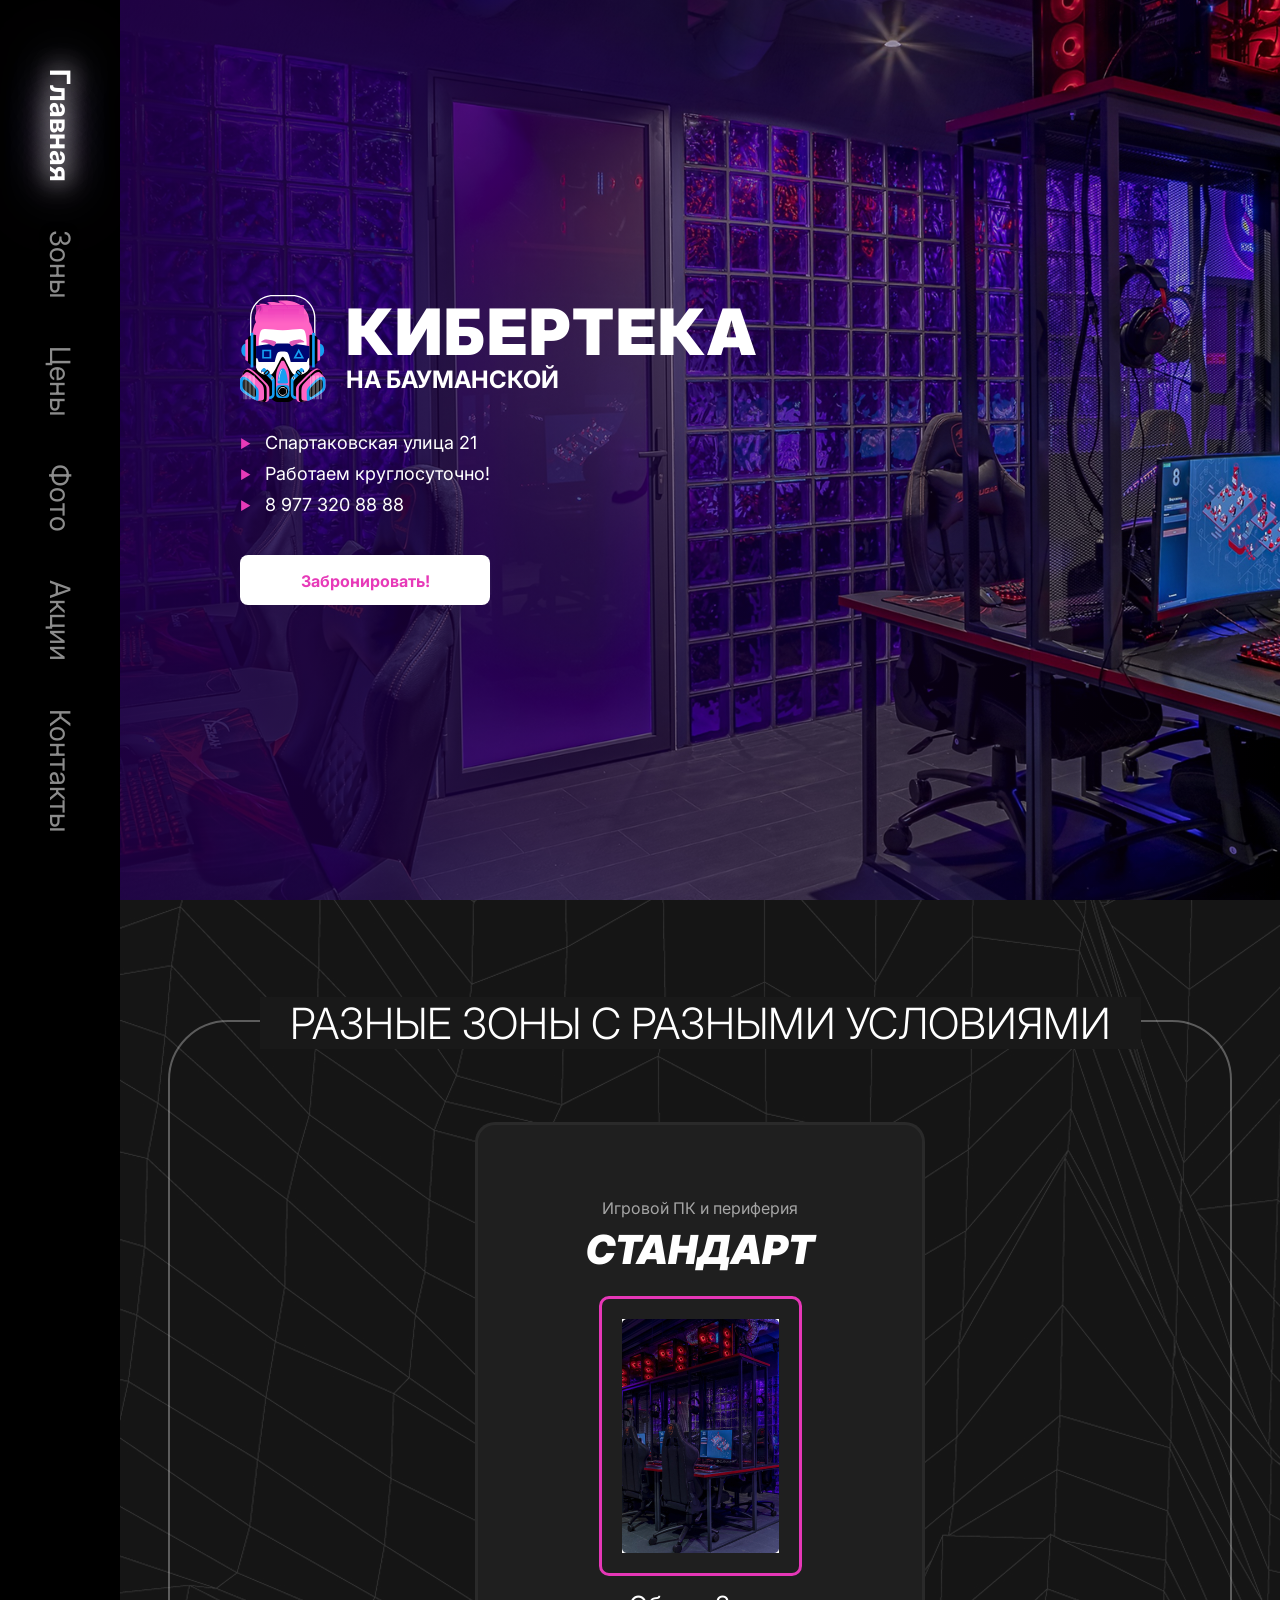
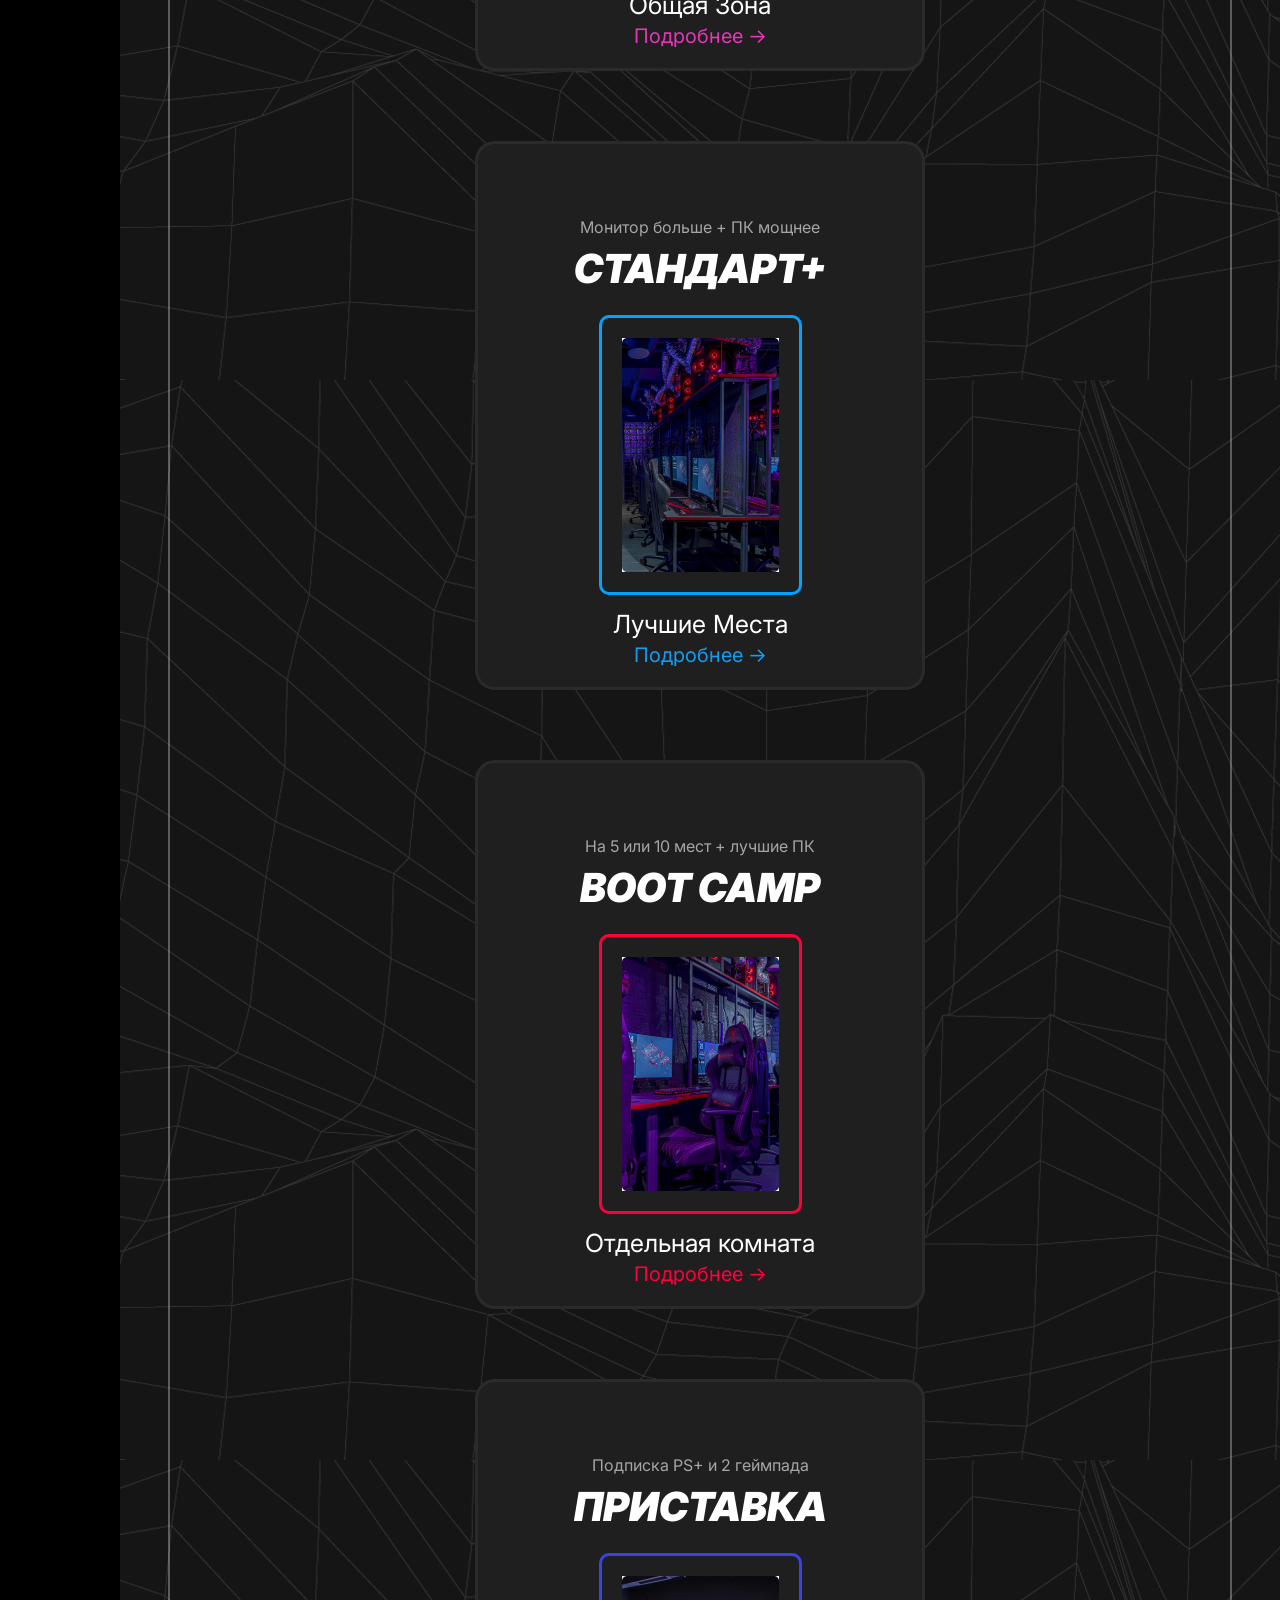
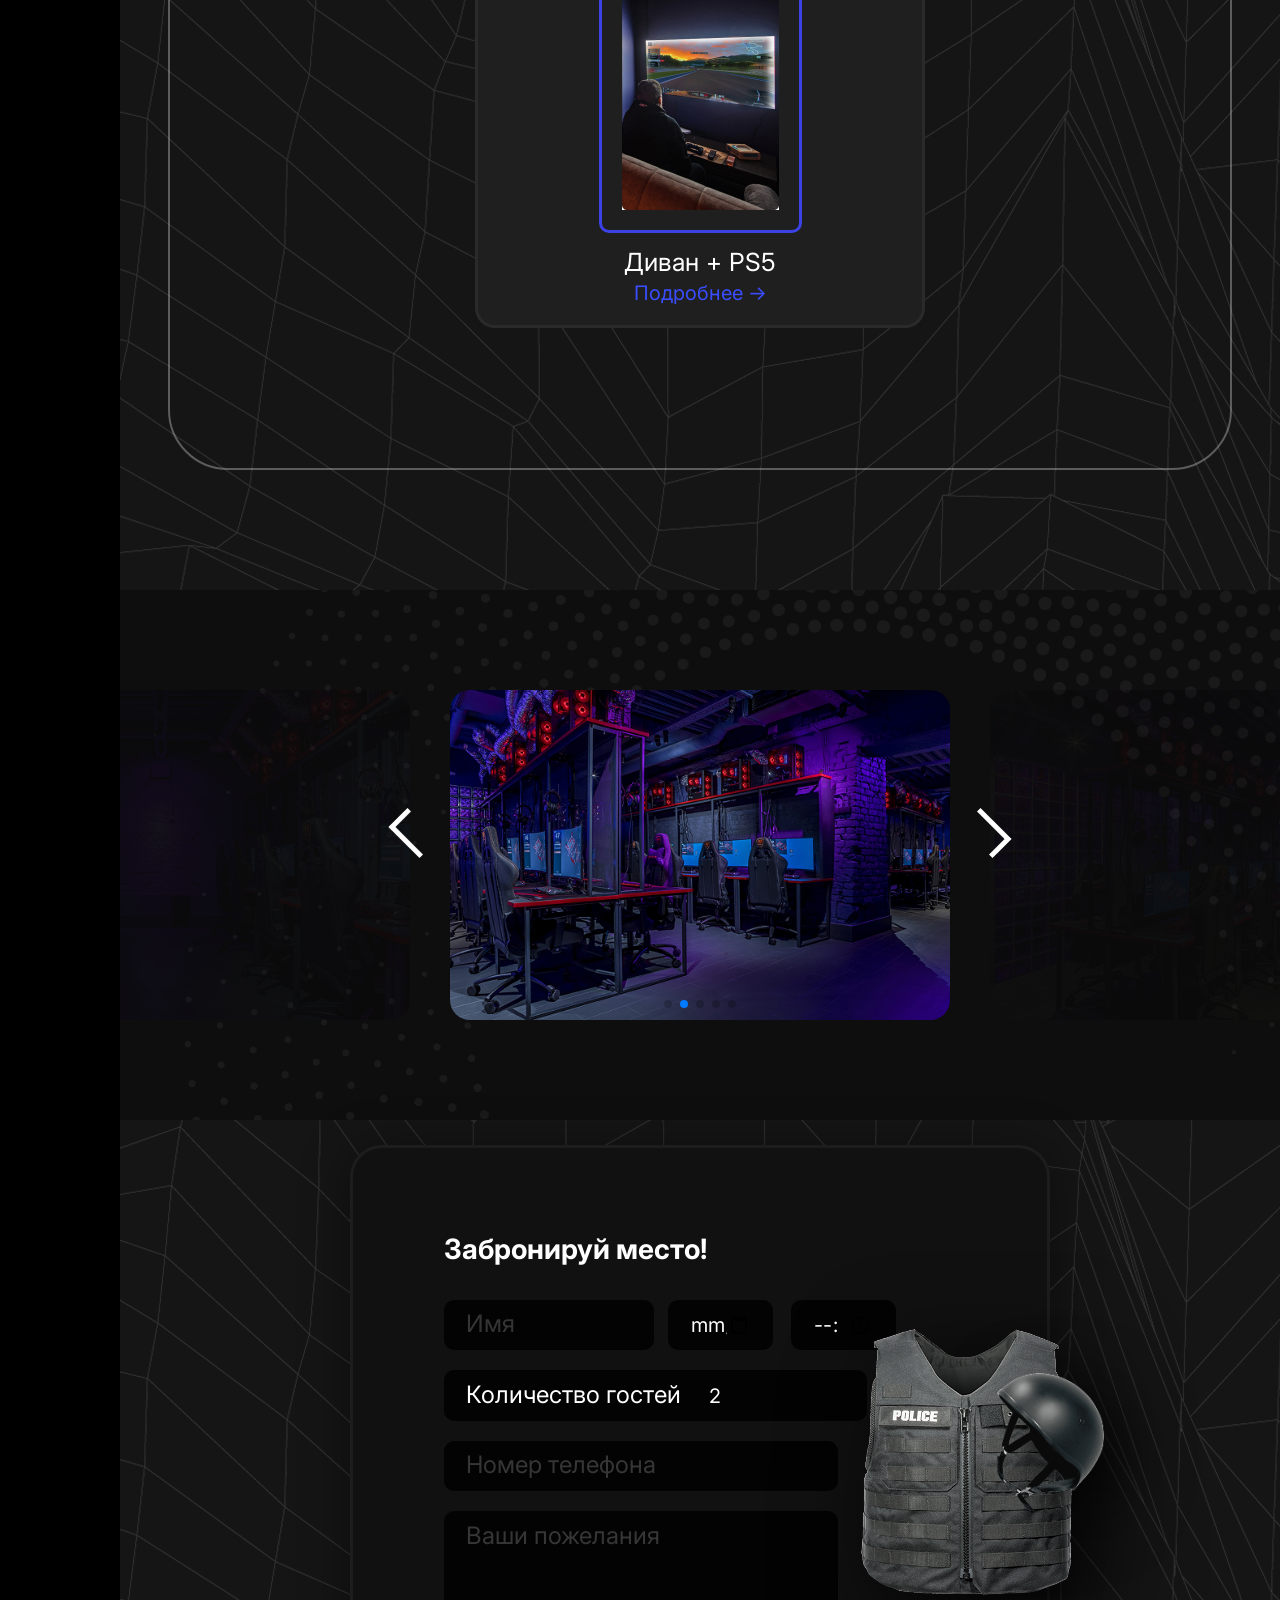
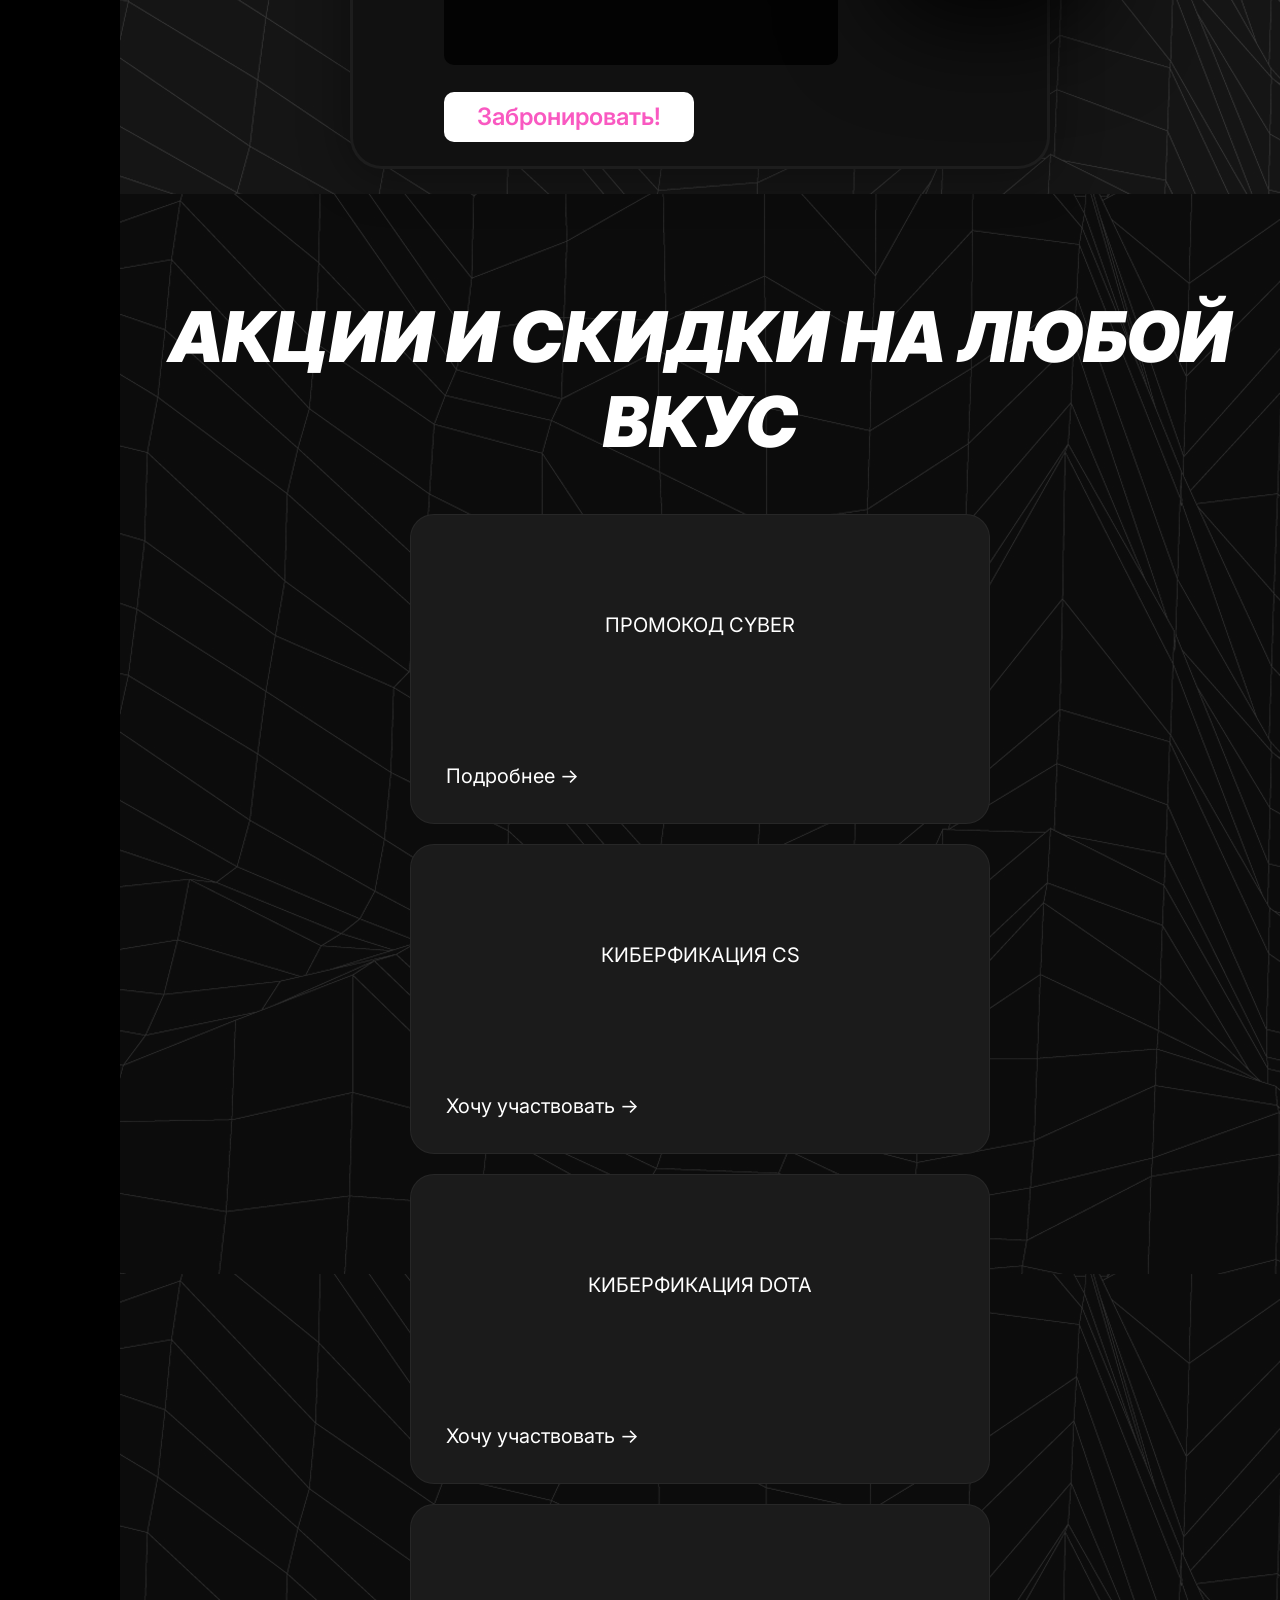
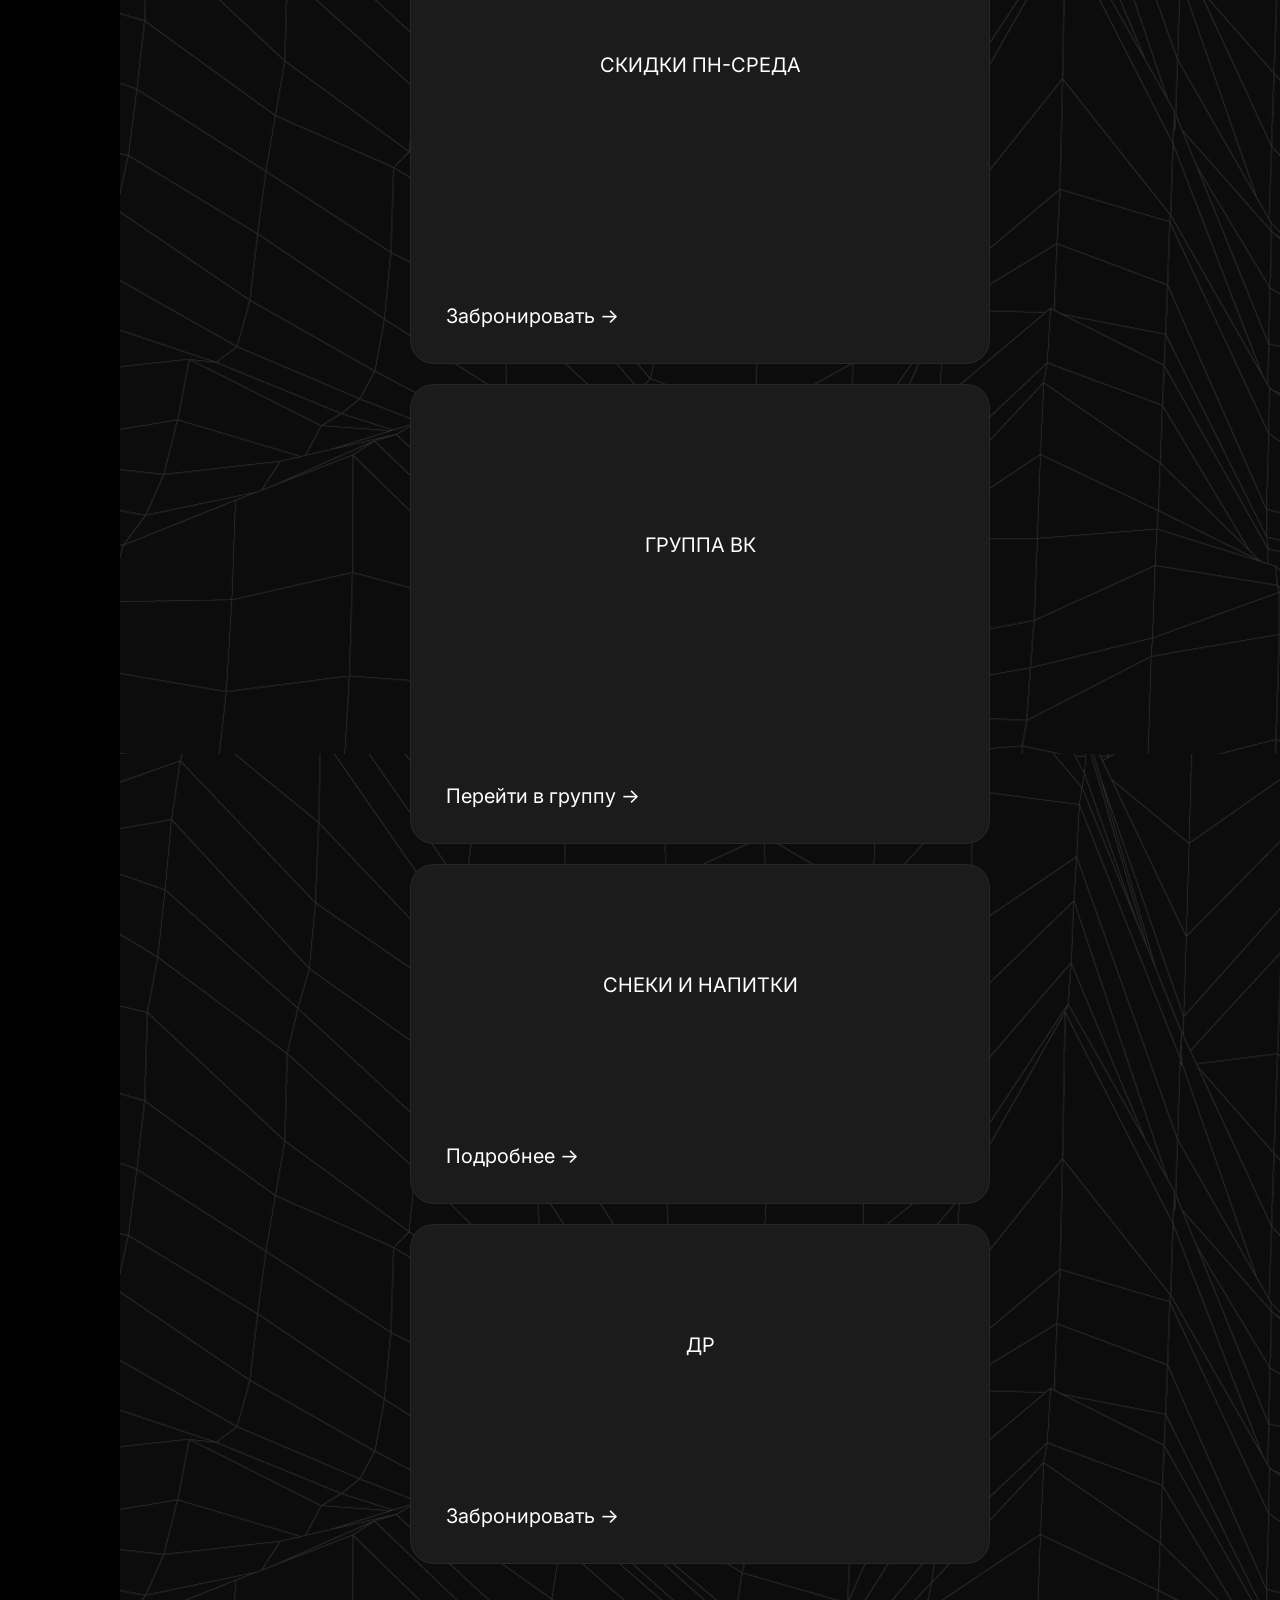
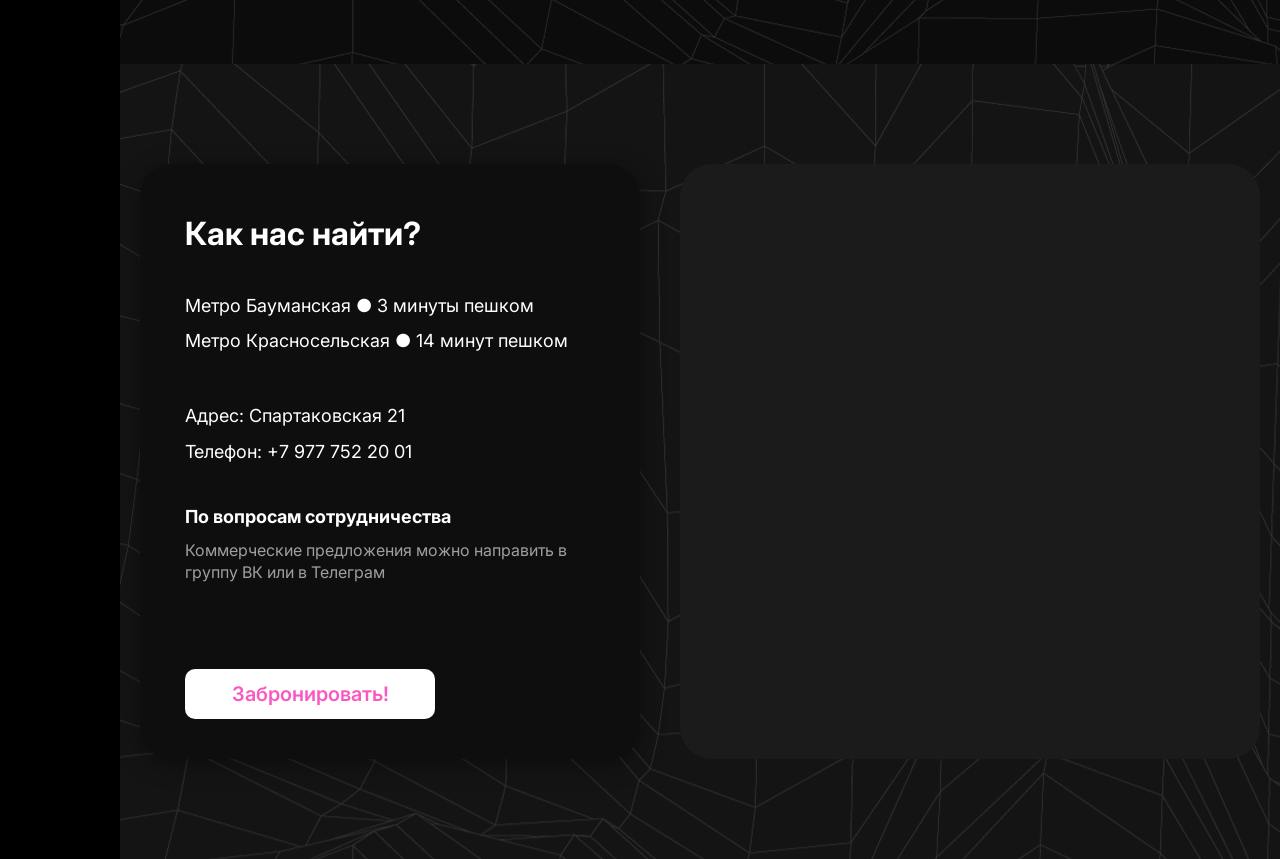
==== commit 763bafff: "Add Navigation" ====
--- a/bauman.html
+++ b/bauman.html
@@ -9,9 +9,96 @@
     <link href="https://fonts.googleapis.com/css2?family=Inter:ital,opsz,wght@0,14..32,100..900;1,14..32,100..900&display=swap" rel="stylesheet">
     <link rel="icon" href="img/icon.svg" type="image/png">
     <link rel="stylesheet" href="css/bauman.css">
+    
+    <style>
+        .main-nav {
+            position: fixed;
+            left: 0;
+            top: 50%;
+            transform: translateY(-50%);
+            width: 120px;
+            height: 500px;  
+            z-index: 9999;
+            display: flex;
+            align-items: center;
+            justify-content: center;
+            pointer-events: none;
+        }
+
+        .main-nav__list {
+            display: flex;
+            flex-direction: column;
+            gap: 48px;
+            pointer-events: auto;
+        }
+
+        .main-nav__link {
+            font-family: 'Inter', sans-serif;
+            font-weight: 400;
+            font-size: 28px;
+            line-height: 1;
+            color: rgba(255, 255, 255, 0.55);
+            text-decoration: none;
+            writing-mode: vertical-rl;
+            text-orientation: mixed;
+            transition: all 0.3s ease;
+            text-shadow: 0 1px 8px rgba(0, 0, 0, 0.5);
+        }
+
+        .main-nav__link:hover {
+            color: #ffffff;
+            text-shadow: 0 0 20px #ffffff, 0 0 40px #a855f7;
+            transform: scale(1.08);
+        }
+
+        .main-nav__link.active {
+            color: #ffffff;
+            font-weight: 700;
+            text-shadow: 0 0 25px #ffffff, 0 0 50px #ffffff, 0 0 80px #a855f7;
+        }
+
+        body {
+            padding-left: 120px;
+            
+        }
+
+        @media (max-width: 992px) {
+            .main-nav {
+                display: none;
+            }
+            body {
+                padding-left: 0;
+            }
+        }
+
+        @media (max-height: 700px) {
+            .main-nav {
+                height: auto;
+                max-height: 85vh;
+            }
+            .main-nav__list {
+                gap: 30px;
+            }
+            .main-nav__link {
+                font-size: 22px;
+            }
+        }
+    </style>
 </head>
 <body>
-    <section class="hero">
+
+    <nav class="main-nav">
+        <div class="main-nav__list">
+            <a href="#glavnaya" class="main-nav__link" data-section="glavnaya">Главная</a>
+            <a href="#zony" class="main-nav__link" data-section="zony">Зоны</a>
+            <a href="profbauman.html" class="main-nav__link">Цены</a>
+            <a href="#foto" class="main-nav__link" data-section="foto">Фото</a>
+            <a href="#akcii" class="main-nav__link" data-section="akcii">Акции</a>
+            <a href="#kontakty" class="main-nav__link" data-section="kontakty">Контакты</a>
+        </div>
+    </nav>
+
+    <section class="hero" id="glavnaya">
         <div class="hero__container">
             <div class="hero__content">
                 <div class="hero__header">
@@ -30,15 +117,13 @@
             </div>
         </div>
     </section>
-    <section
-        class="zones zones--price-nav"
-        data-price-href="profbauman.html"
-        data-price-label="Перейти к тарифам — Бауманская"
-    >
+
+    <section class="zones zones--price-nav" id="zony"
+             data-price-href="profbauman.html"
+             data-price-label="Перейти к тарифам — Бауманская">
         <div class="zones__container">
             <div class="zones__border-box">
                 <h2 class="zones__title">Разные зоны с разными условиями</h2>
-
                 <div class="zones__cards">
                     <div class="zones-card">
                         <p class="zones-card__subtitle">Игровой ПК и периферия</p>
@@ -49,7 +134,6 @@
                         <p class="zones-card__name">Общая Зона</p>
                         <span class="zones-card__link">Подробнее →</span>
                     </div>
-
                     <div class="zones-card">
                         <p class="zones-card__subtitle">Монитор больше + ПК мощнее</p>
                         <h3 class="zones-card__title">Стандарт+</h3>
@@ -59,7 +143,6 @@
                         <p class="zones-card__name">Лучшие Места</p>
                         <span class="zones-card__link zones-card__link1">Подробнее →</span>
                     </div>
-
                     <div class="zones-card">
                         <p class="zones-card__subtitle">На 5 или 10 мест + лучшие ПК</p>
                         <h3 class="zones-card__title">BOOT CAMP</h3>
@@ -69,7 +152,6 @@
                         <p class="zones-card__name">Отдельная комната</p>
                         <span class="zones-card__link zones-card__link2 awa1">Подробнее →</span>
                     </div>
-
                     <div class="zones-card">
                         <p class="zones-card__subtitle">Подписка PS+ и 2 геймпада</p>
                         <h3 class="zones-card__title">Приставка</h3>
@@ -83,126 +165,125 @@
             </div>
         </div>
     </section>
+
     <link rel="stylesheet" href="https://cdn.jsdelivr.net/npm/swiper@11/swiper-bundle.min.css" />
-    <section class="gallery">
-    <div class="gallery__container-1920">
-        <div class="swiper gallery-slider">
-            <div class="swiper-wrapper">
-                <div class="swiper-slide"><img src="img/b1.jpg" alt="1"></div>
-                <div class="swiper-slide"><img src="img/b3.jpg" alt="2"></div>
-                <div class="swiper-slide"><img src="img/b4.jpg" alt="3"></div>
-                <div class="swiper-slide"><img src="img/b5.jpg" alt="4"></div>
-                <div class="swiper-slide"><img src="img/b6.jpg" alt="5"></div>
-            </div>
-            <div class="swiper-pagination"></div>
-        </div>
-        <div class="swiper-button-prev"></div>
-        <div class="swiper-button-next"></div>
-    </div>
-</section>
-<section class="bronya"> 
-    <div class="booking-section-content">
-    <div class="booking-popup__content">
-      <div class="booking-popup__inner">
-        <h2 class="booking-popup__title">Забронируй место!</h2>
-        <form id="booking-form" class="booking-popup__form">
-          <div class="form__container">
-            <div class="form__firststroke">
-                <input type="text" placeholder="Имя" class="name">
-                <input type="date" placeholder="Дата" class="date">
-                <input type="time" placeholder="Время" class="time">
-            </div>
-            <div class="form__secondstroke">
-                <div class="secondstroke_placeholder">Количество гостей
-                <input class="number" type="number"  value="2" min="1" max="10"></div>
-            </div>
-            <div class="thirth__stroke">
-                <input type="tel" class="phonenumber" placeholder="Номер телефона">
-            </div>
-            <div class="fourth__stroke">
-                <textarea class="areaha" placeholder="Ваши пожелания" ></textarea>
-            </div>
-            <button type="submit" class="booking-popup__btn">Забронировать!</button>
-          </div>
-        </form>
-      </div>
-    </div>
-    <div class="booking-popup__police">
-      <img src="img/armor.png" alt="Бронежилет" class="booking-popup__vest">
-      <img src="img/helmet.png" alt="Каска" class="booking-popup__helmet">
-    </div>
-</div>
-</section>
-<section class="offers">
-    <div class="offers__container">
-        <h2 class="offers__title">АКЦИИ И СКИДКИ НА ЛЮБОЙ ВКУС</h2>
-        
-        <div class="offers__row">
-            <div class="offers__col col-580">
-                <a href="#" class="offer-card card-580">
-                    <p class="offer-card__text">ПРОМОКОД CYBER</p>
-                    <span class="offer-card__link">Подробнее →</span>
-                </a>
-                <a href="#" class="offer-card card-580">
-                    <p class="offer-card__text">КИБЕРФИКАЦИЯ CS</p>
-                    <span class="offer-card__link">Хочу участвовать →</span>
-                </a>
-                <a href="#" class="offer-card card-580">
-                    <p class="offer-card__text">КИБЕРФИКАЦИЯ DOTA</p>
-                    <span class="offer-card__link">Хочу участвовать →</span>
-                </a>
-            </div>
-
-            <div class="offers__col col-460">
-                <a href="#" class="offer-card card-460">
-                    <p class="offer-card__text">СКИДКИ ПН-СРЕДА</p>
-                    <span class="offer-card__link">Забронировать →</span>
-                </a>
-                <a href="#" class="offer-card card-460">
-                    <p class="offer-card__text">ГРУППА ВК</p>
-                    <span class="offer-card__link">Перейти в группу →</span>
-                </a>
-            </div>
-
-            <div class="offers__col col-340">
-                <a href="#" class="offer-card card-340">
-                    <p class="offer-card__text">СНЕКИ И НАПИТКИ</p>
-                    <span class="offer-card__link">Подробнее →</span>
-                </a>
-                <a href="#" class="offer-card card-340">
-                    <p class="offer-card__text">ДР</p>
-                    <span class="offer-card__link">Забронировать →</span>
-                </a>
-            </div>
-        </div>
-    </div>
-</section>
-<section class="contacts">
-    <div class="contacts__container">
-        <div class="contacts__row">
-        
-            <div class="contacts__info">
-                <h2 class="contacts__title">Как нас найти?</h2>
-            
-                <div class="contacts__metro-group">
-                    <p class="contacts__text contacts__metro">Метро Бауманская <span>●</span> 3 минуты пешком</p>
-                    <p class="contacts__text contacts__metro">Метро Красносельская <span>●</span> 14 минут пешком</p>
-                </div>
-                <div class="contacts__address-group">
-                    <p class="contacts__text">Адрес: Спартаковская 21</p>
-                    <p class="contacts__text">Телефон: +7 977 752 20 01</p>
-                </div>
-                <div class="contacts__collab-group">
-                    <p class="contacts__label">По вопросам сотрудничества</p>
-                    <p class="contacts__subtext">Коммерческие предложения можно направить в группу ВК или в Телеграм</p>
-                </div>
-                <button class="contacts__btn" onclick="openBookingPopup()">Забронировать!</button>
-            </div>
-            <div class="contacts__map" id="map">
-                </div>
-        </div>
-    </div>
-</section>
+    <section class="gallery" id="foto">
+        <div class="gallery__container-1920">
+            <div class="swiper gallery-slider">
+                <div class="swiper-wrapper">
+                    <div class="swiper-slide"><img src="img/b1.jpg" alt="1"></div>
+                    <div class="swiper-slide"><img src="img/b3.jpg" alt="2"></div>
+                    <div class="swiper-slide"><img src="img/b4.jpg" alt="3"></div>
+                    <div class="swiper-slide"><img src="img/b5.jpg" alt="4"></div>
+                    <div class="swiper-slide"><img src="img/b6.jpg" alt="5"></div>
+                </div>
+                <div class="swiper-pagination"></div>
+            </div>
+            <div class="swiper-button-prev"></div>
+            <div class="swiper-button-next"></div>
+        </div>
+    </section>
+
+    <section class="bronya"> 
+        <div class="booking-section-content">
+            <div class="booking-popup__content">
+                <div class="booking-popup__inner">
+                    <h2 class="booking-popup__title">Забронируй место!</h2>
+                    <form id="booking-form" class="booking-popup__form">
+                        <div class="form__container">
+                            <div class="form__firststroke">
+                                <input type="text" placeholder="Имя" class="name">
+                                <input type="date" placeholder="Дата" class="date">
+                                <input type="time" placeholder="Время" class="time">
+                            </div>
+                            <div class="form__secondstroke">
+                                <div class="secondstroke_placeholder">Количество гостей
+                                <input class="number" type="number" value="2" min="1" max="10"></div>
+                            </div>
+                            <div class="thirth__stroke">
+                                <input type="tel" class="phonenumber" placeholder="Номер телефона">
+                            </div>
+                            <div class="fourth__stroke">
+                                <textarea class="areaha" placeholder="Ваши пожелания"></textarea>
+                            </div>
+                            <button type="submit" class="booking-popup__btn">Забронировать!</button>
+                        </div>
+                    </form>
+                </div>
+            </div>
+            <div class="booking-popup__police">
+                <img src="img/armor.png" alt="Бронежилет" class="booking-popup__vest">
+                <img src="img/helmet.png" alt="Каска" class="booking-popup__helmet">
+            </div>
+        </div>
+    </section>
+
+    <section class="offers" id="akcii">
+        <div class="offers__container">
+            <h2 class="offers__title">АКЦИИ И СКИДКИ НА ЛЮБОЙ ВКУС</h2>
+            <div class="offers__row">
+                <div class="offers__col col-580">
+                    <a href="#" class="offer-card card-580">
+                        <p class="offer-card__text">ПРОМОКОД CYBER</p>
+                        <span class="offer-card__link">Подробнее →</span>
+                    </a>
+                    <a href="#" class="offer-card card-580">
+                        <p class="offer-card__text">КИБЕРФИКАЦИЯ CS</p>
+                        <span class="offer-card__link">Хочу участвовать →</span>
+                    </a>
+                    <a href="#" class="offer-card card-580">
+                        <p class="offer-card__text">КИБЕРФИКАЦИЯ DOTA</p>
+                        <span class="offer-card__link">Хочу участвовать →</span>
+                    </a>
+                </div>
+                <div class="offers__col col-460">
+                    <a href="#" class="offer-card card-460">
+                        <p class="offer-card__text">СКИДКИ ПН-СРЕДА</p>
+                        <span class="offer-card__link">Забронировать →</span>
+                    </a>
+                    <a href="#" class="offer-card card-460">
+                        <p class="offer-card__text">ГРУППА ВК</p>
+                        <span class="offer-card__link">Перейти в группу →</span>
+                    </a>
+                </div>
+                <div class="offers__col col-340">
+                    <a href="#" class="offer-card card-340">
+                        <p class="offer-card__text">СНЕКИ И НАПИТКИ</p>
+                        <span class="offer-card__link">Подробнее →</span>
+                    </a>
+                    <a href="#" class="offer-card card-340">
+                        <p class="offer-card__text">ДР</p>
+                        <span class="offer-card__link">Забронировать →</span>
+                    </a>
+                </div>
+            </div>
+        </div>
+    </section>
+
+    <section class="contacts" id="kontakty">
+        <div class="contacts__container">
+            <div class="contacts__row">
+                <div class="contacts__info">
+                    <h2 class="contacts__title">Как нас найти?</h2>
+                    <div class="contacts__metro-group">
+                        <p class="contacts__text contacts__metro">Метро Бауманская <span>●</span> 3 минуты пешком</p>
+                        <p class="contacts__text contacts__metro">Метро Красносельская <span>●</span> 14 минут пешком</p>
+                    </div>
+                    <div class="contacts__address-group">
+                        <p class="contacts__text">Адрес: Спартаковская 21</p>
+                        <p class="contacts__text">Телефон: +7 977 752 20 01</p>
+                    </div>
+                    <div class="contacts__collab-group">
+                        <p class="contacts__label">По вопросам сотрудничества</p>
+                        <p class="contacts__subtext">Коммерческие предложения можно направить в группу ВК или в Телеграм</p>
+                    </div>
+                    <button class="contacts__btn" onclick="openBookingPopup()">Забронировать!</button>
+                </div>
+                <div class="contacts__map" id="map"></div>
+            </div>
+        </div>
+    </section>
+
     <script src="https://cdn.jsdelivr.net/npm/swiper@11/swiper-bundle.min.js"></script>
     <script src="js/slider.js"></script>
     <link rel="stylesheet" href="components/booking-popup/booking-popup.css">
@@ -210,6 +291,47 @@
     <script src="https://api-maps.yandex.ru/2.1/?lang=ru_RU" type="text/javascript"></script>
     <script src="js/map2.js"></script>
     <script src="js/zones-price-nav.js" defer></script>
+
+    <script>
+        document.addEventListener('DOMContentLoaded', () => {
+            const navLinks = document.querySelectorAll('.main-nav__link[data-section]');
+            const sections = {
+                glavnaya: document.getElementById('glavnaya'),
+                zony: document.getElementById('zony'),
+                foto: document.getElementById('foto'),
+                akcii: document.getElementById('akcii'),
+                kontakty: document.getElementById('kontakty')
+            };
+
+            function setActiveLink() {
+                const scrollY = window.scrollY + 250;
+                let activeId = null;
+
+                for (const [id, section] of Object.entries(sections)) {
+                    if (section) {
+                        const offsetTop = section.offsetTop;
+                        const offsetBottom = offsetTop + section.offsetHeight;
+                        if (scrollY >= offsetTop && scrollY < offsetBottom) {
+                            activeId = id;
+                            break;
+                        }
+                    }
+                }
+
+                navLinks.forEach(link => {
+                    const sectionId = link.getAttribute('data-section');
+                    if (sectionId === activeId) {
+                        link.classList.add('active');
+                    } else {
+                        link.classList.remove('active');
+                    }
+                });
+            }
+
+            window.addEventListener('scroll', setActiveLink);
+            window.addEventListener('resize', setActiveLink);
+            setActiveLink();
+        });
+    </script>
 </body>
-</html>
-
+</html>
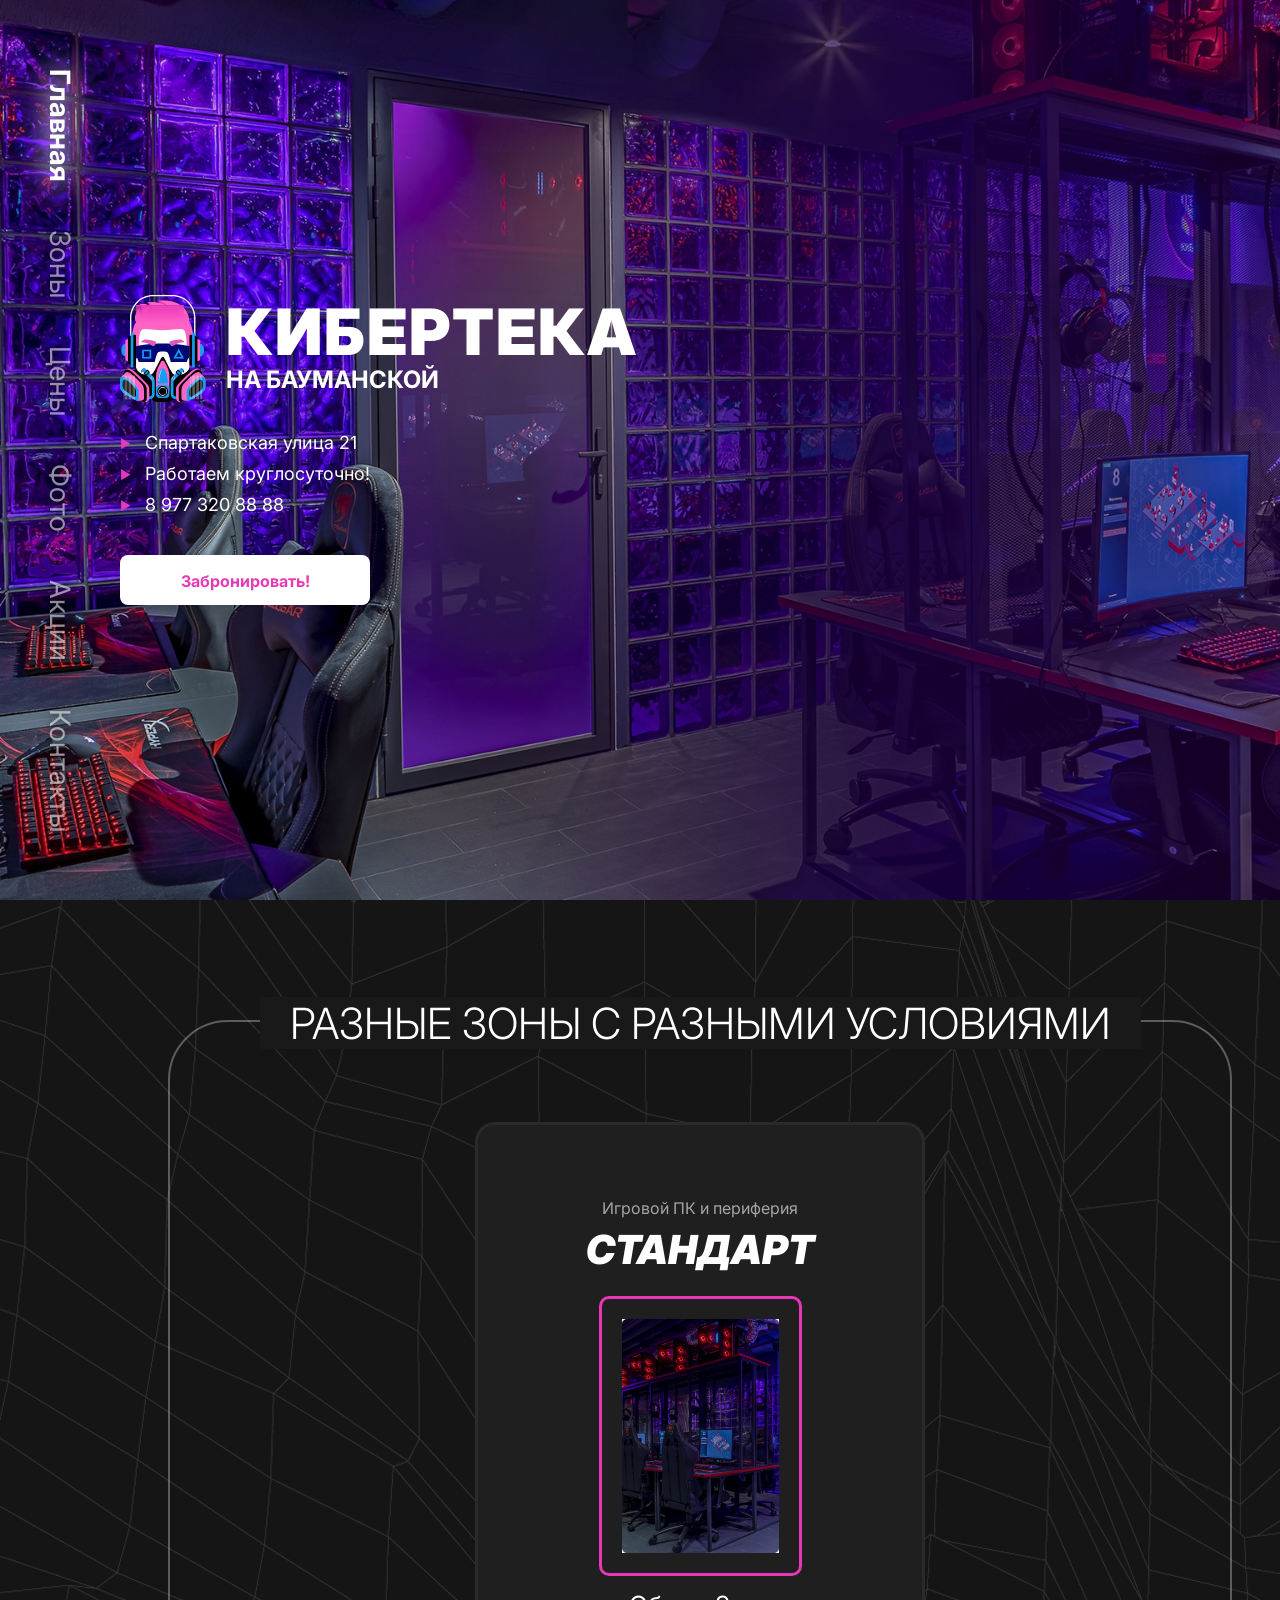
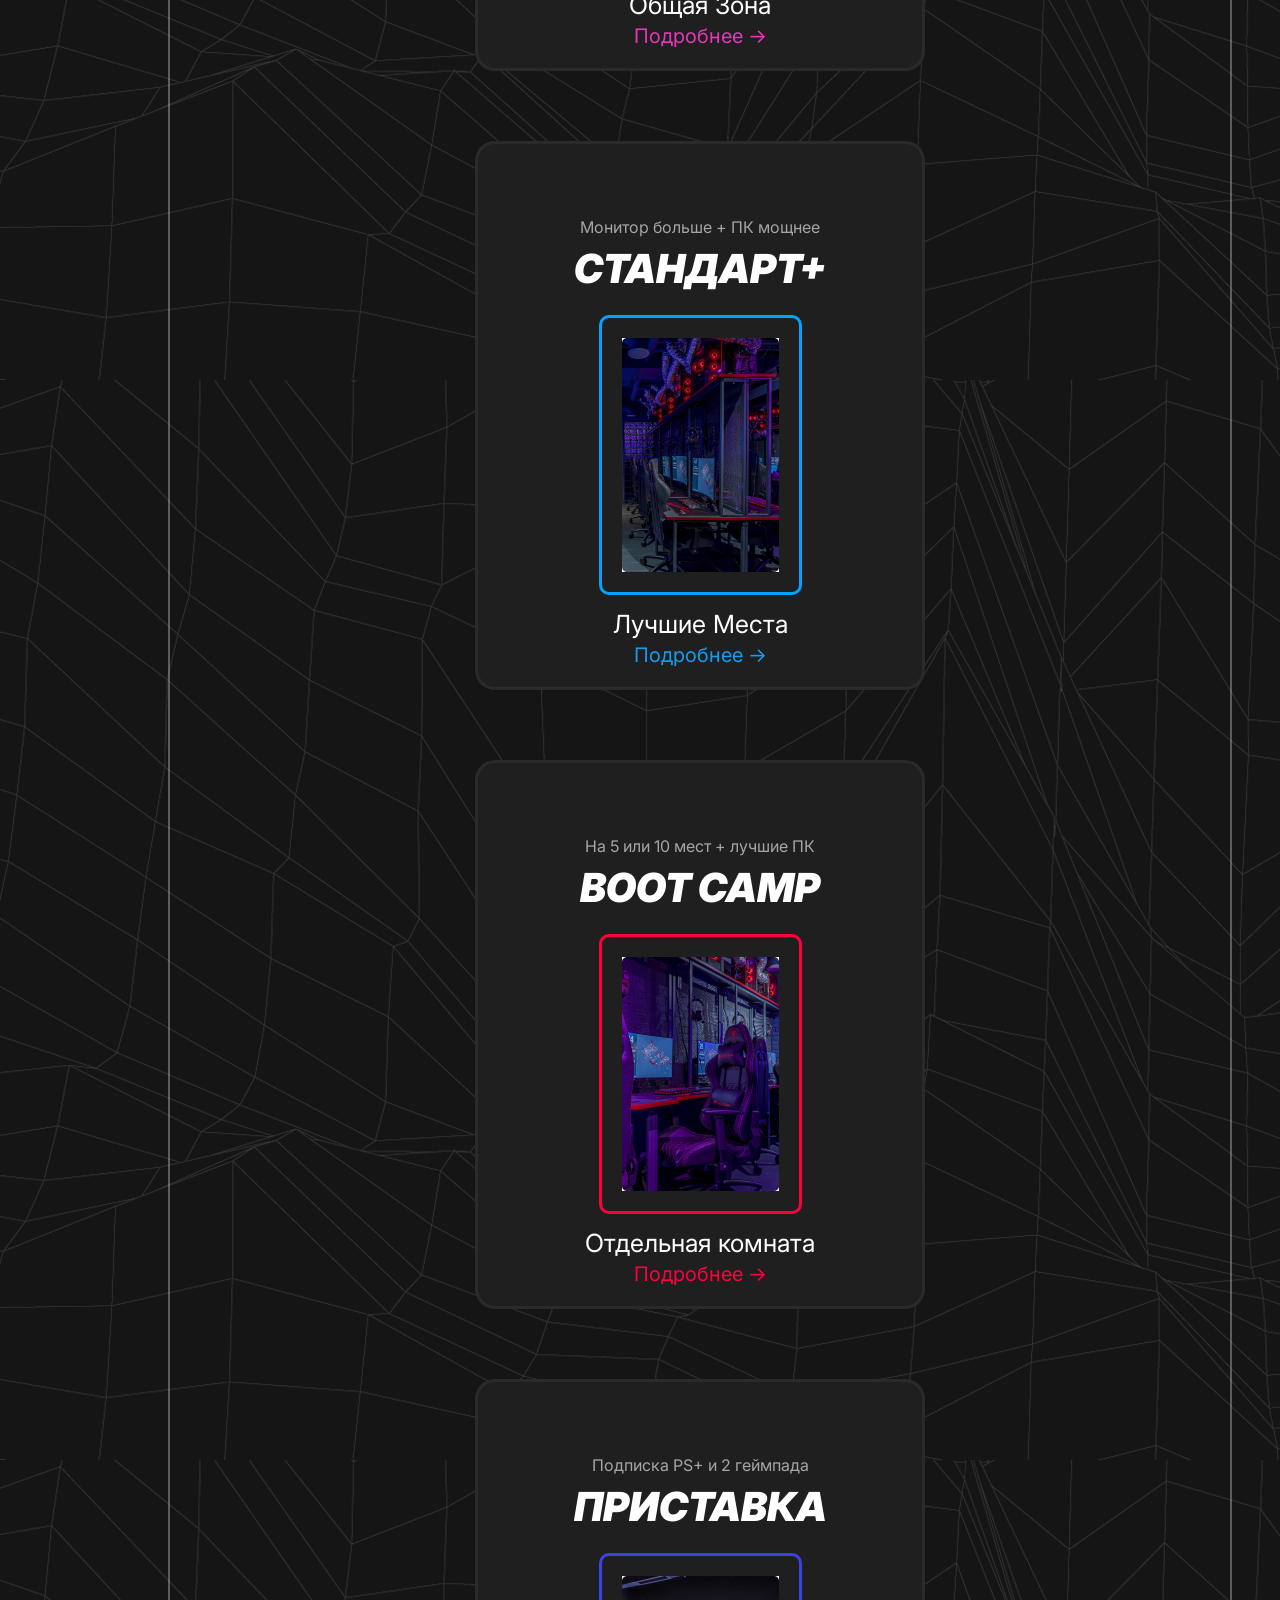
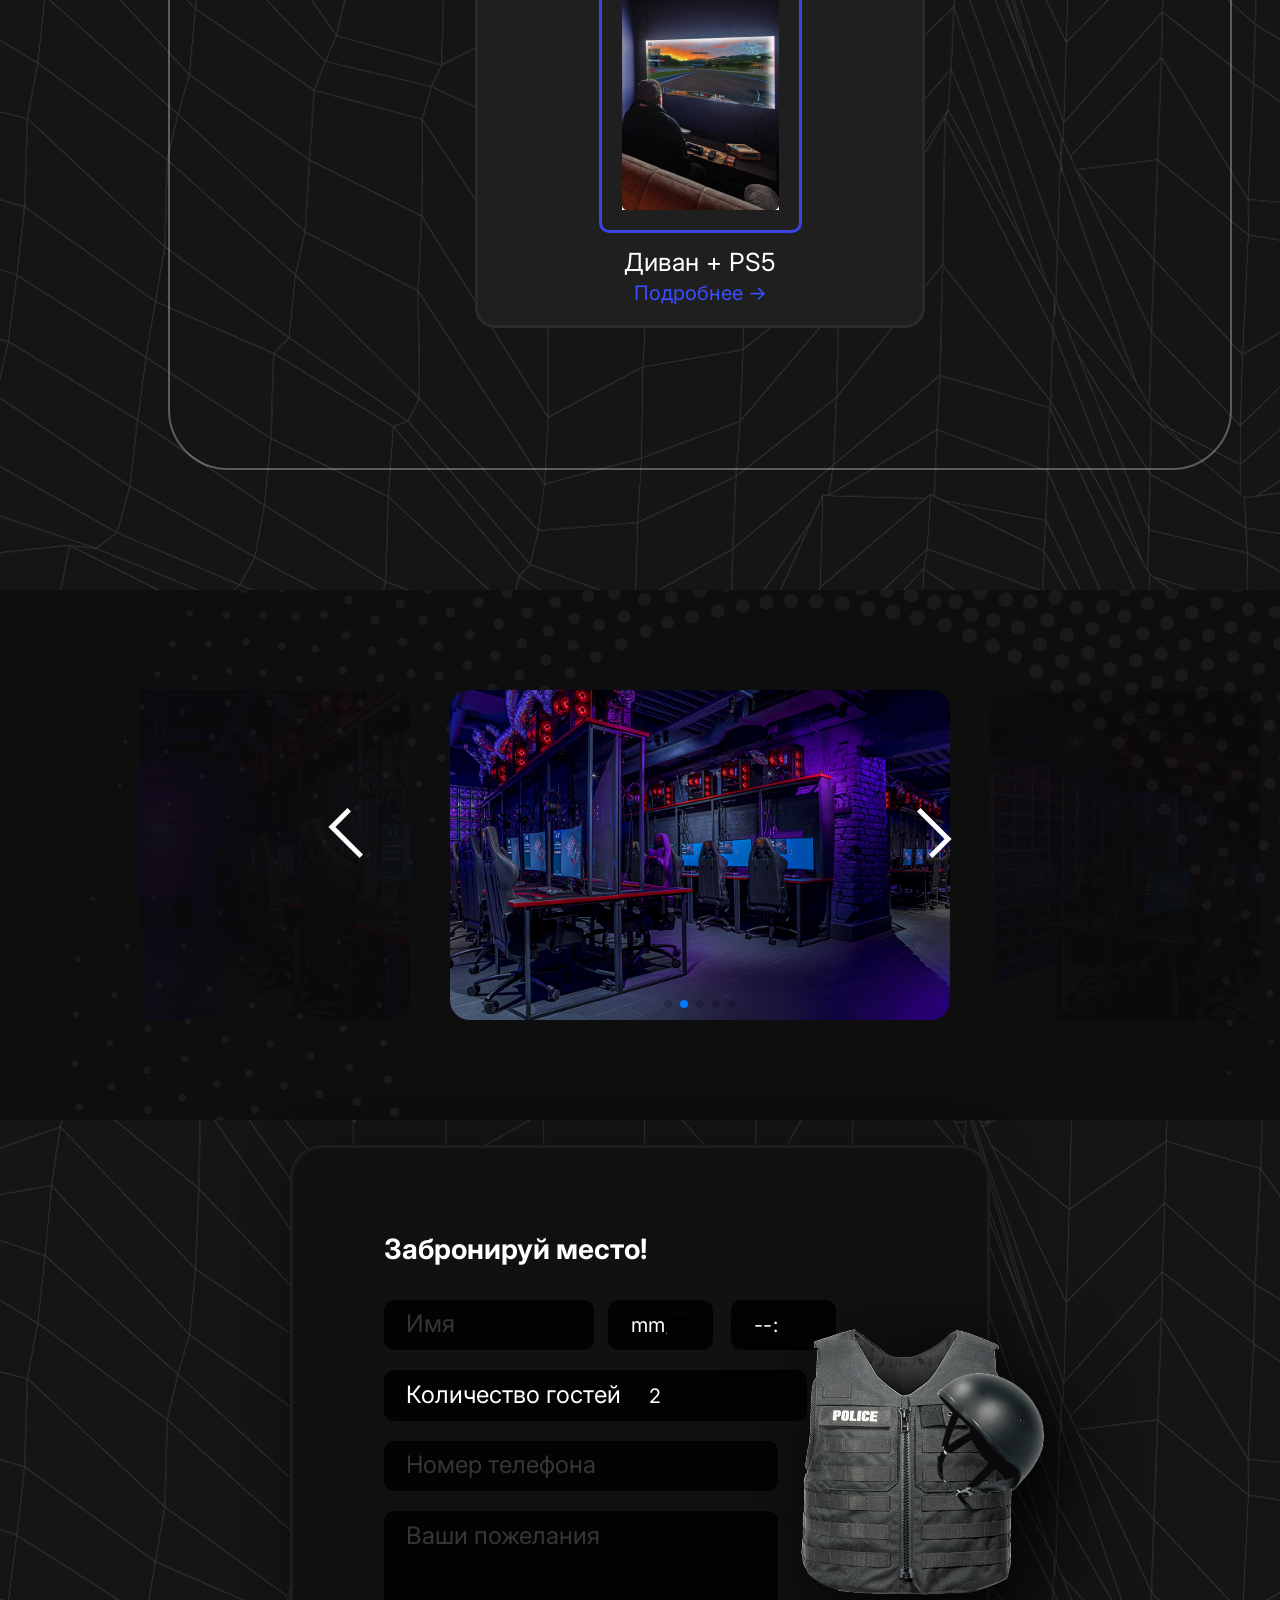
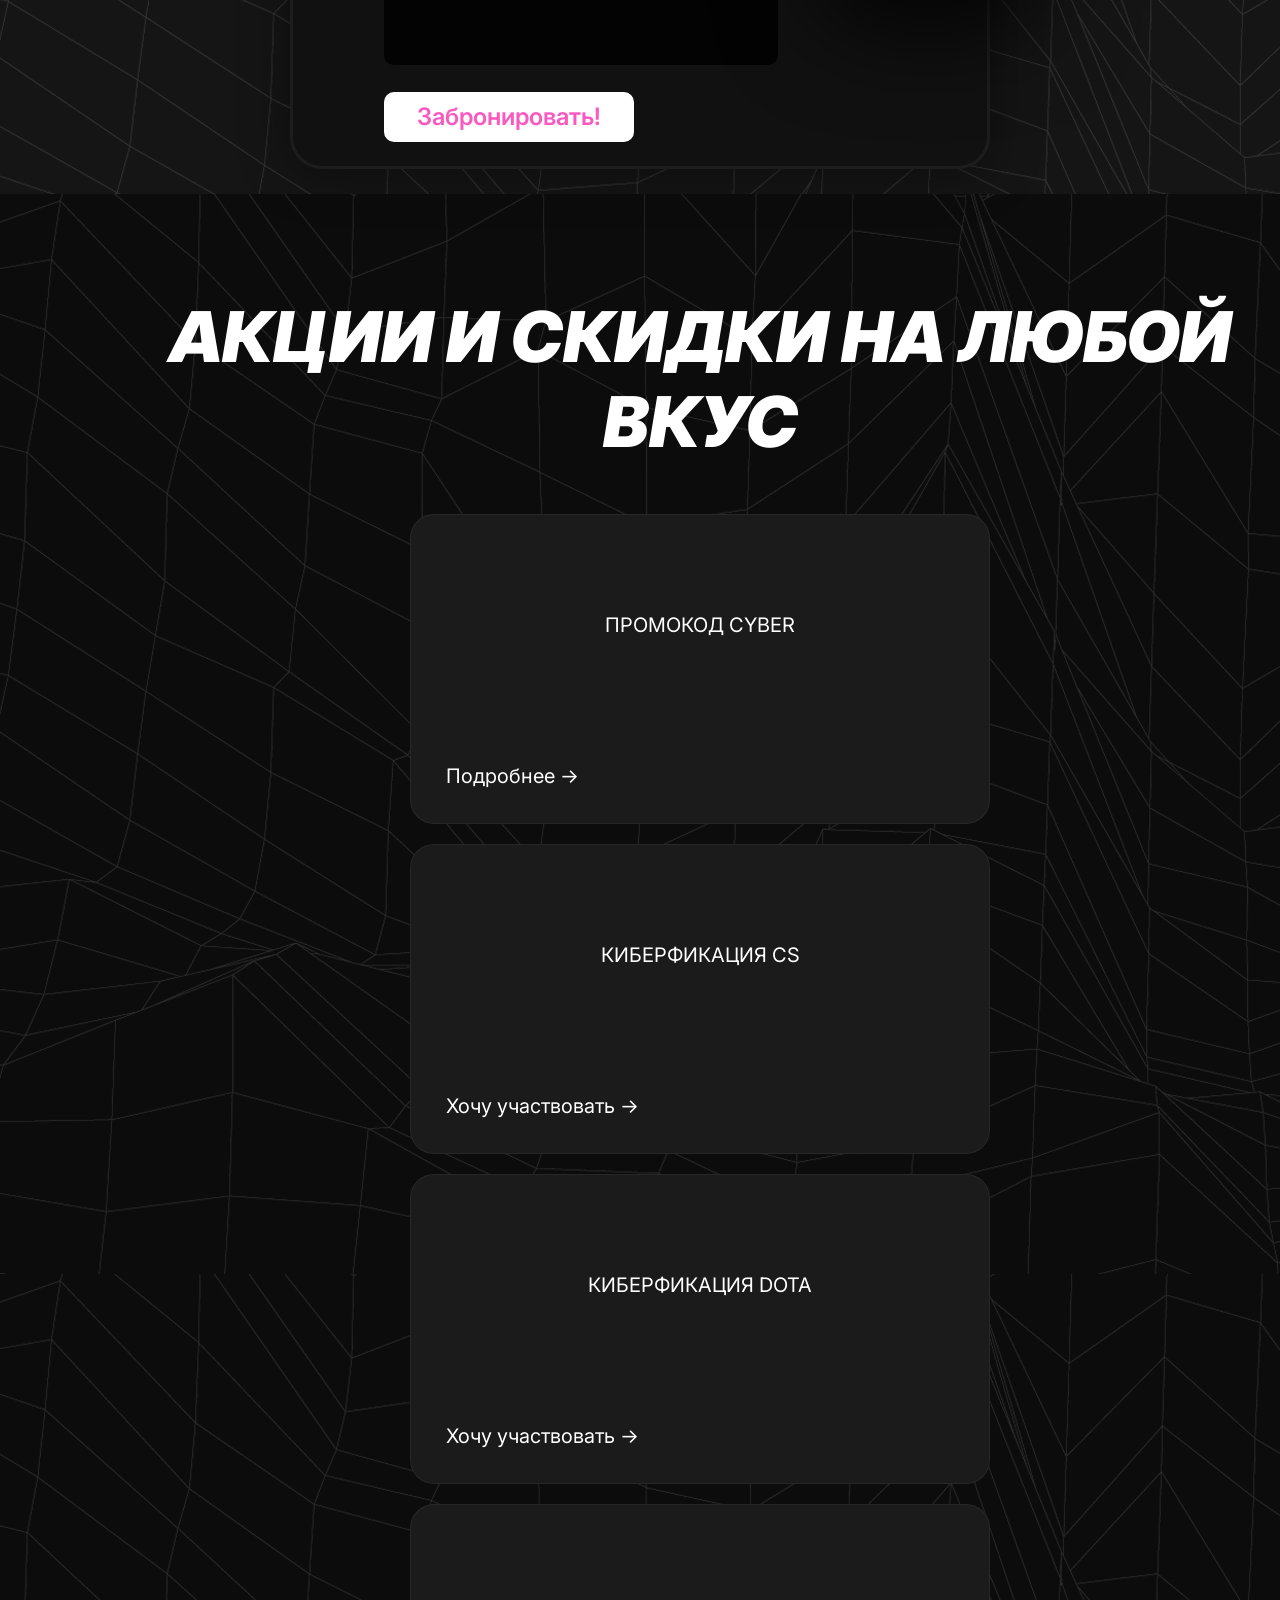
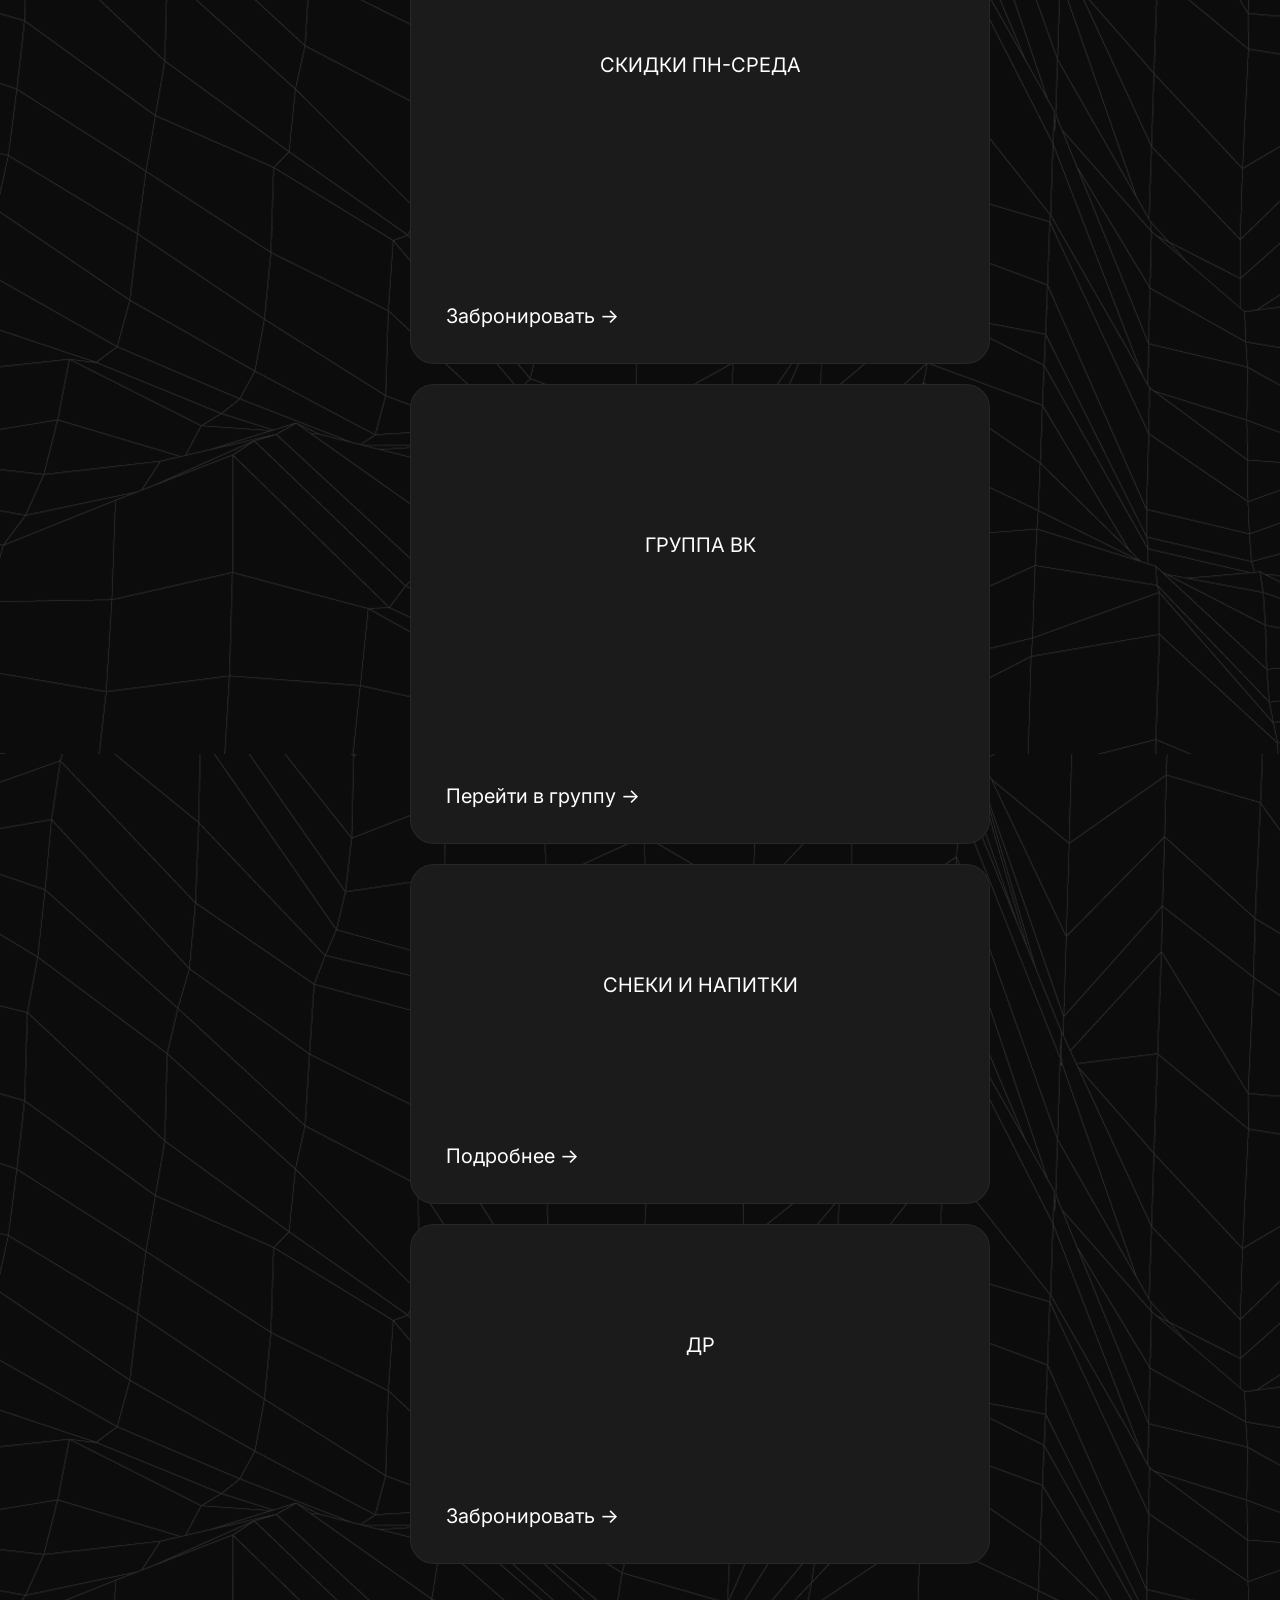
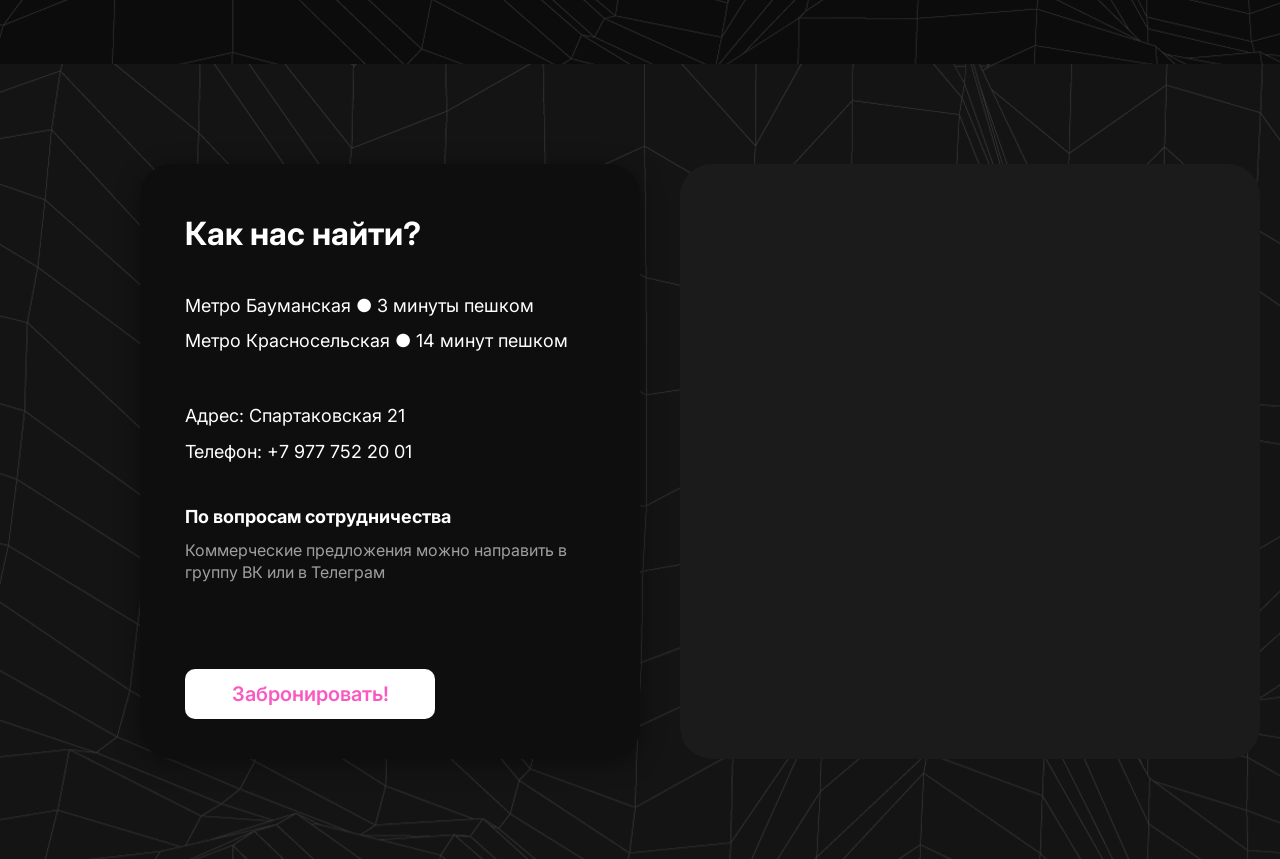
==== commit a1963ff2: "-fix navigation" ====
--- a/bauman.html
+++ b/bauman.html
@@ -4,6 +4,12 @@
     <meta charset="UTF-8">
     <meta name="viewport" content="width=device-width, initial-scale=1.0">
     <title>КИБЕРТЕКА</title>
+    <meta name="description" content="Компьютерный клуб на Бауманской (Спартаковская 21). Зоны «Стандарт», «Стандарт+», Boot Camp, PS5. Цены от 140 ₽/час. Бронируйте ПК 24/7.">
+    <meta name="keywords" content="киберклуб Бауманская, компьютерный клуб метро Бауманская, аренда ПК Бауманская, кибертека бауманская">
+    <meta name="robots" content="index, follow">
+    <link rel="canonical" href="https://cyberteka.ru/bauman.html">
+    <meta property="og:title" content="Кибертека на Бауманской">
+    <meta property="og:description" content="Мощные ПК, зоны для киберспорта, PS5, круглосуточно. Адрес: Спартаковская 21.">
     <link rel="preconnect" href="https://fonts.googleapis.com">
     <link rel="preconnect" href="https://fonts.gstatic.com" crossorigin>
     <link href="https://fonts.googleapis.com/css2?family=Inter:ital,opsz,wght@0,14..32,100..900;1,14..32,100..900&display=swap" rel="stylesheet">
@@ -17,12 +23,17 @@
             top: 50%;
             transform: translateY(-50%);
             width: 120px;
-            height: 500px;  
+            height: auto;
             z-index: 9999;
             display: flex;
             align-items: center;
             justify-content: center;
             pointer-events: none;
+            background: transparent;
+            border: none;
+            box-shadow: none;
+            backdrop-filter: none;
+            outline: none;
         }
 
         .main-nav__list {
@@ -30,6 +41,9 @@
             flex-direction: column;
             gap: 48px;
             pointer-events: auto;
+            background: transparent;
+            border: none;
+            outline: none;
         }
 
         .main-nav__link {
@@ -43,6 +57,7 @@
             text-orientation: mixed;
             transition: all 0.3s ease;
             text-shadow: 0 1px 8px rgba(0, 0, 0, 0.5);
+            outline: none;
         }
 
         .main-nav__link:hover {
@@ -57,17 +72,14 @@
             text-shadow: 0 0 25px #ffffff, 0 0 50px #ffffff, 0 0 80px #a855f7;
         }
 
-        body {
-            padding-left: 120px;
-            
+        .main-nav__link:focus-visible {
+            color: #ffffff;
+            text-shadow: 0 0 18px #ffffff, 0 0 36px #a855f7;
         }
 
         @media (max-width: 992px) {
             .main-nav {
                 display: none;
-            }
-            body {
-                padding-left: 0;
             }
         }
 
@@ -291,47 +303,7 @@
     <script src="https://api-maps.yandex.ru/2.1/?lang=ru_RU" type="text/javascript"></script>
     <script src="js/map2.js"></script>
     <script src="js/zones-price-nav.js" defer></script>
-
-    <script>
-        document.addEventListener('DOMContentLoaded', () => {
-            const navLinks = document.querySelectorAll('.main-nav__link[data-section]');
-            const sections = {
-                glavnaya: document.getElementById('glavnaya'),
-                zony: document.getElementById('zony'),
-                foto: document.getElementById('foto'),
-                akcii: document.getElementById('akcii'),
-                kontakty: document.getElementById('kontakty')
-            };
-
-            function setActiveLink() {
-                const scrollY = window.scrollY + 250;
-                let activeId = null;
-
-                for (const [id, section] of Object.entries(sections)) {
-                    if (section) {
-                        const offsetTop = section.offsetTop;
-                        const offsetBottom = offsetTop + section.offsetHeight;
-                        if (scrollY >= offsetTop && scrollY < offsetBottom) {
-                            activeId = id;
-                            break;
-                        }
-                    }
-                }
-
-                navLinks.forEach(link => {
-                    const sectionId = link.getAttribute('data-section');
-                    if (sectionId === activeId) {
-                        link.classList.add('active');
-                    } else {
-                        link.classList.remove('active');
-                    }
-                });
-            }
-
-            window.addEventListener('scroll', setActiveLink);
-            window.addEventListener('resize', setActiveLink);
-            setActiveLink();
-        });
-    </script>
+    <script src="js/navigation.js" defer></script>
+    <script src="js/CeoOptimization.js" defer></script>
 </body>
 </html>
--- a/css/bauman.css
+++ b/css/bauman.css
@@ -16,8 +16,15 @@
     min-height: 100vh;
     display: flex;
     justify-content: center;
-    background: linear-gradient(270deg, rgba(98, 0, 175, 0) 0%, rgba(30, 0, 68, 0.9) 100%), 
-                url("../img/bauman.png") center/cover no-repeat;
+    background: linear-gradient(
+            to right,
+            rgba(30, 0, 68, 0) 0%,
+            rgba(30, 0, 68, 0) 22%,
+            rgba(30, 0, 68, 0.22) 44%,
+            rgba(30, 0, 68, 0.72) 70%,
+            rgba(98, 0, 175, 0.2) 100%
+        ),
+        url("../img/bauman.png") center/cover no-repeat;
 }
 
 
@@ -111,7 +118,7 @@
     max-width: 1600px;
     display: flex;
     justify-content: center;
-    padding: 0 20px;
+    padding: 0 20px 0 140px;
 }
 
 .zones__border-box {
@@ -250,6 +257,8 @@
     display: flex;
     align-items: center; 
     justify-content: center;
+    padding: 0 20px 0 140px;
+    box-sizing: border-box;
 }
 
 .gallery-slider {
@@ -425,7 +434,7 @@
 .offers__container {
     max-width: 1420px;
     margin: 0 auto;
-    padding: 0 20px;
+    padding: 0 20px 0 140px;
 }
 
 .offers__title {
@@ -516,7 +525,16 @@
 .contacts__container {
     max-width: 1420px;
     margin: 0 auto;
-    padding: 0 20px;
+    padding: 0 20px 0 140px;
+}
+
+@media (max-width: 992px) {
+    .zones__container,
+    .gallery__container-1920,
+    .offers__container,
+    .contacts__container {
+        padding-left: 20px;
+    }
 }
 
 .contacts__row {
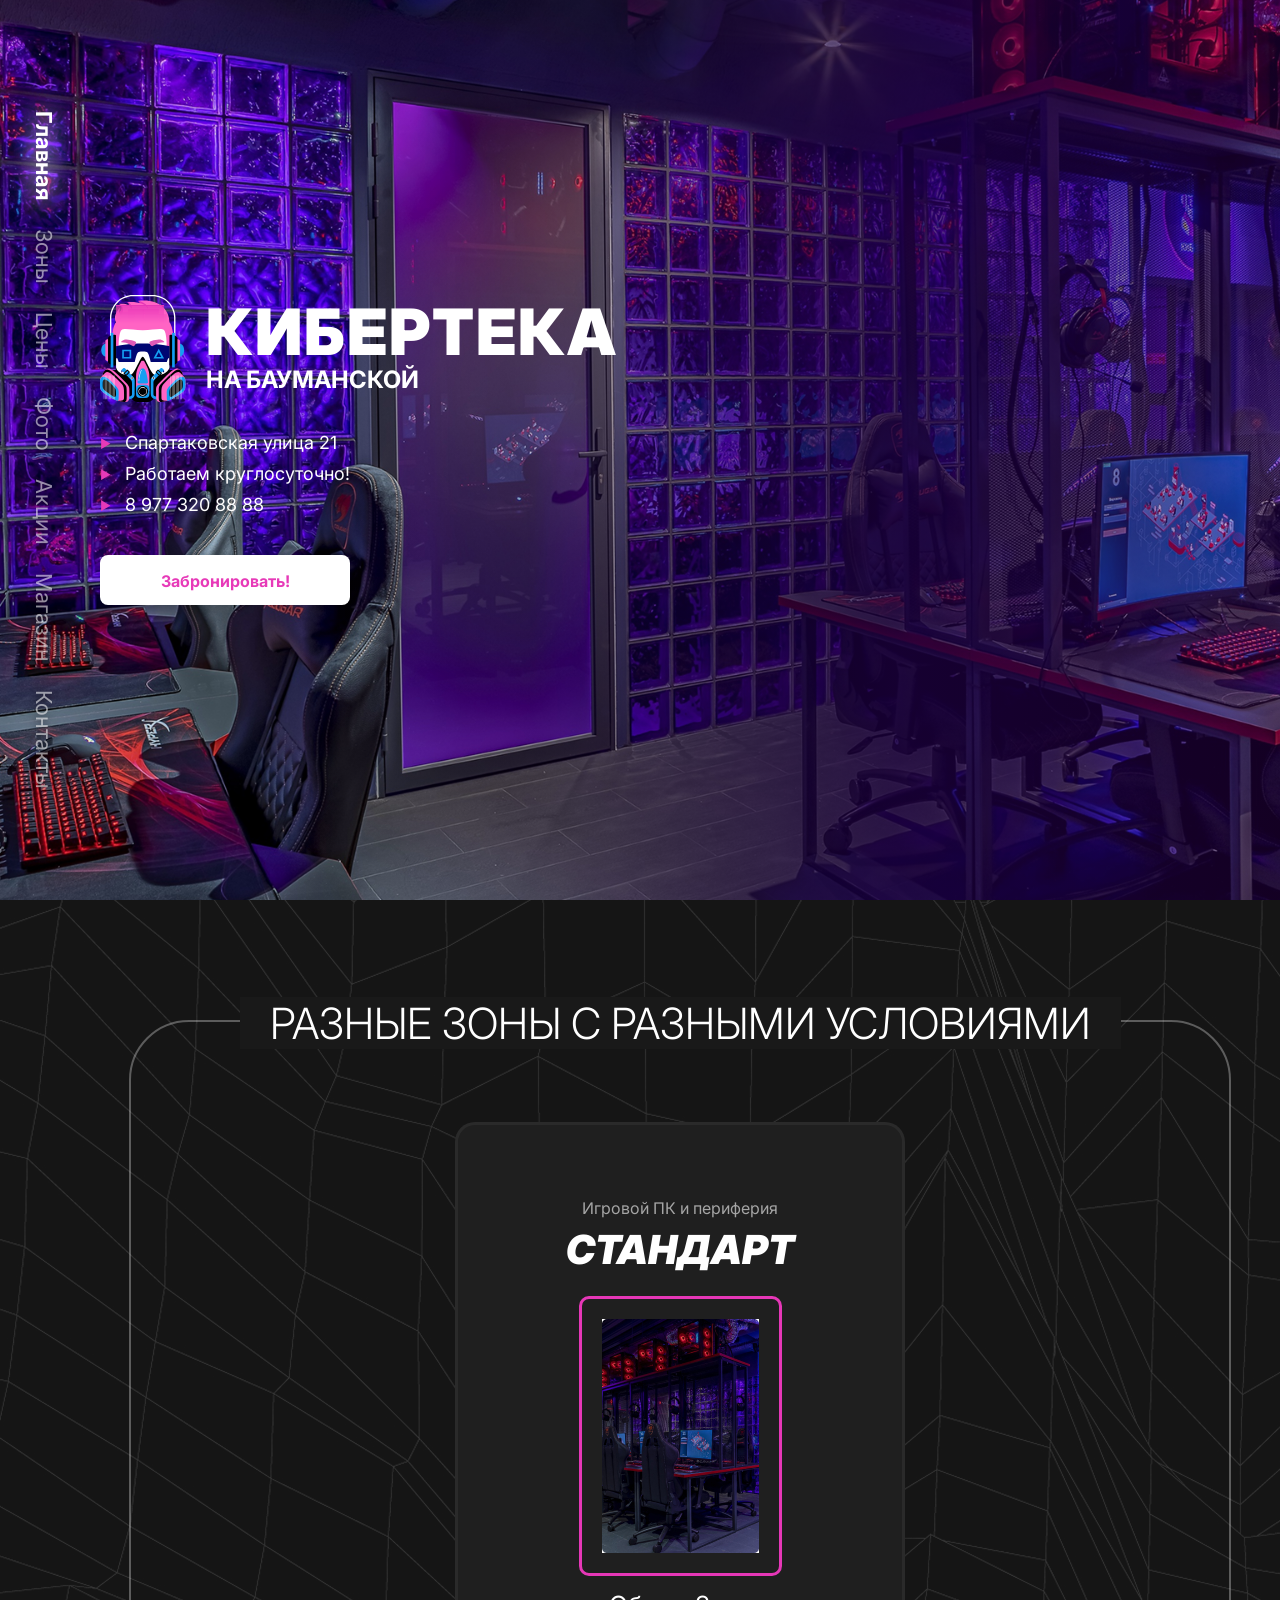
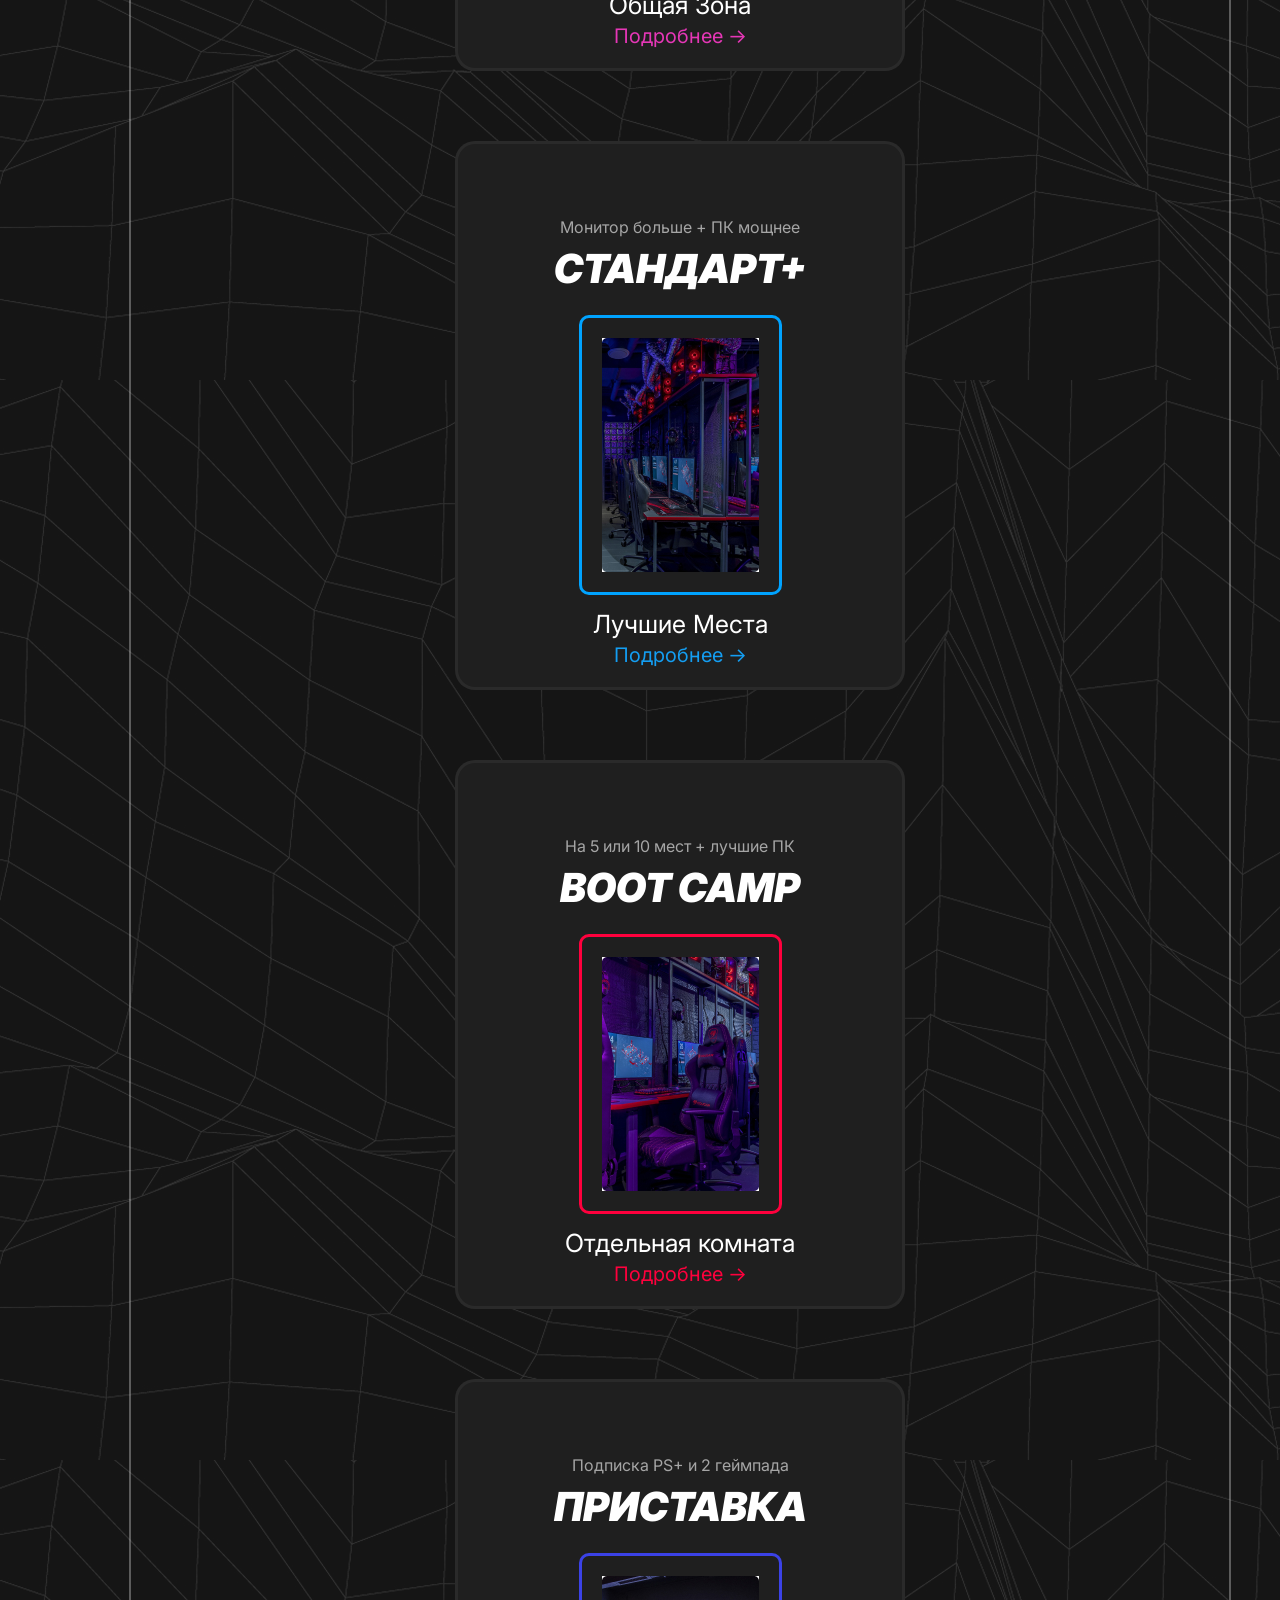
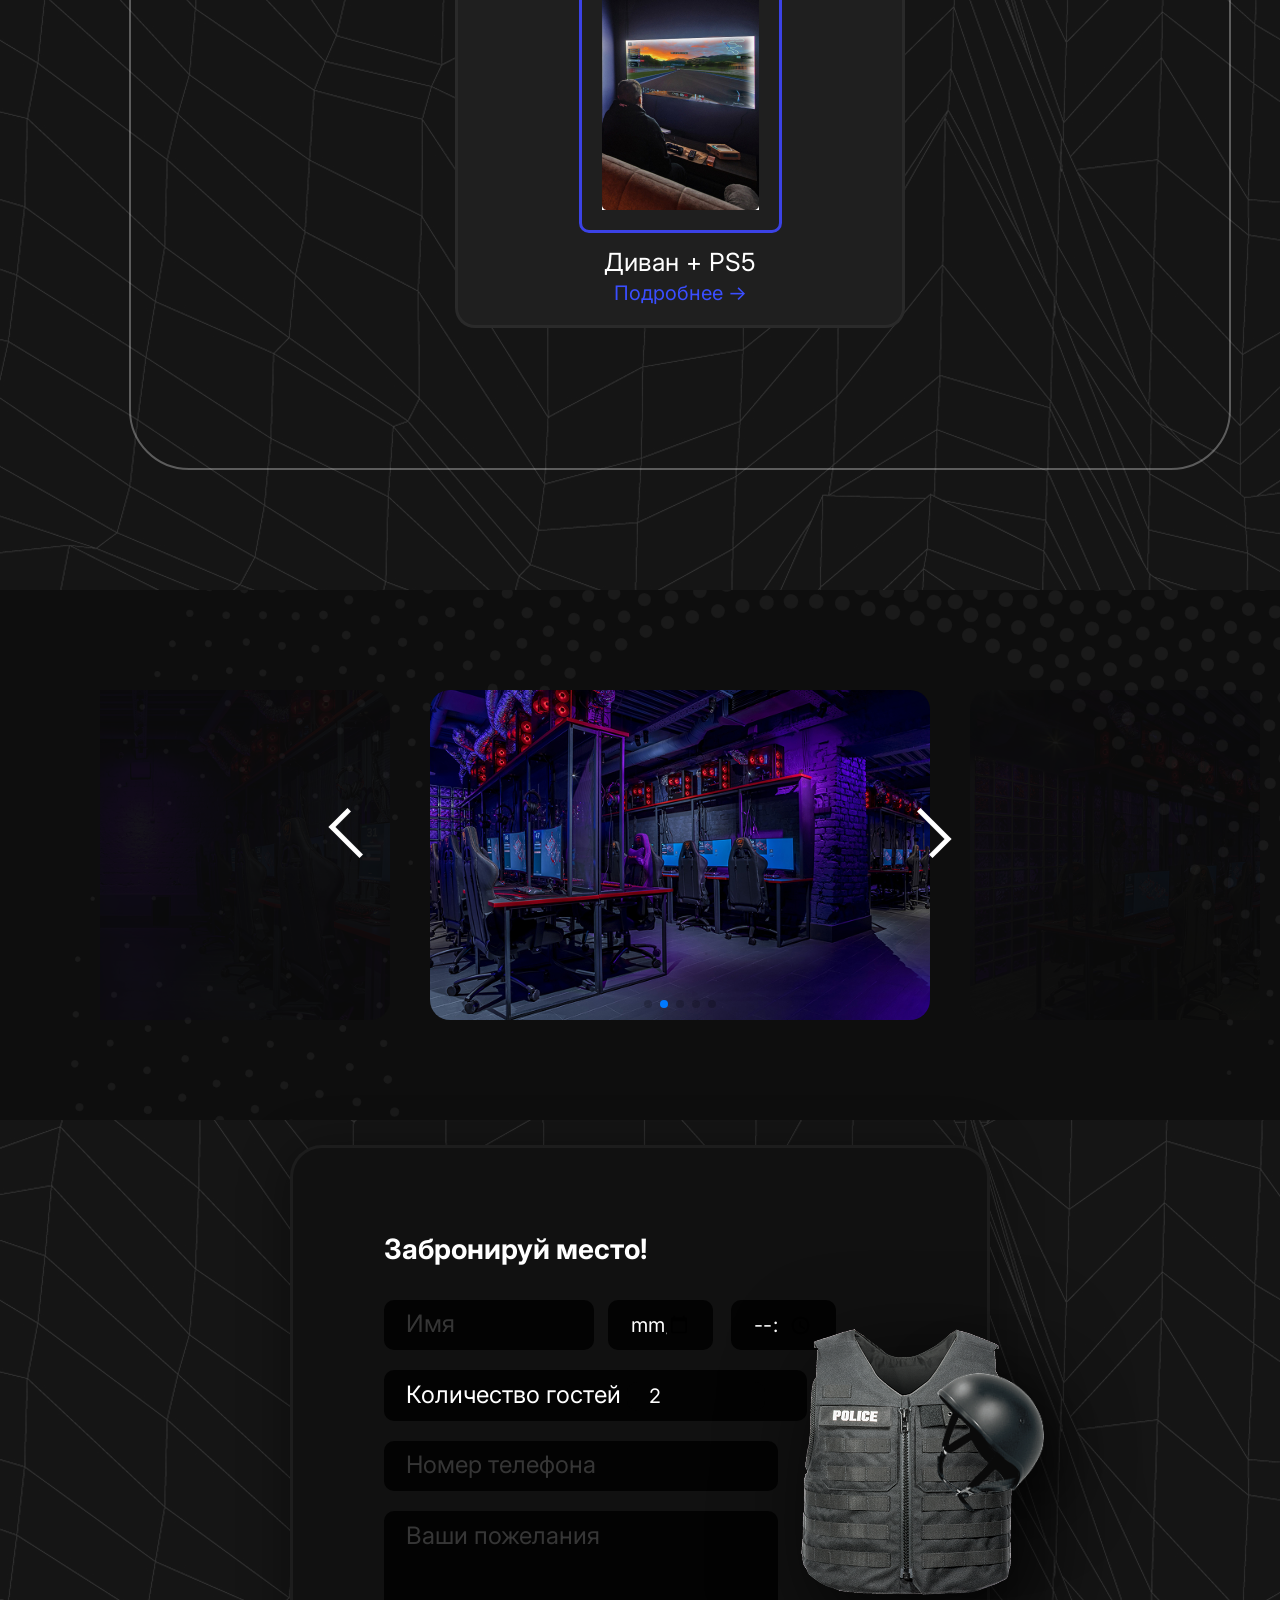
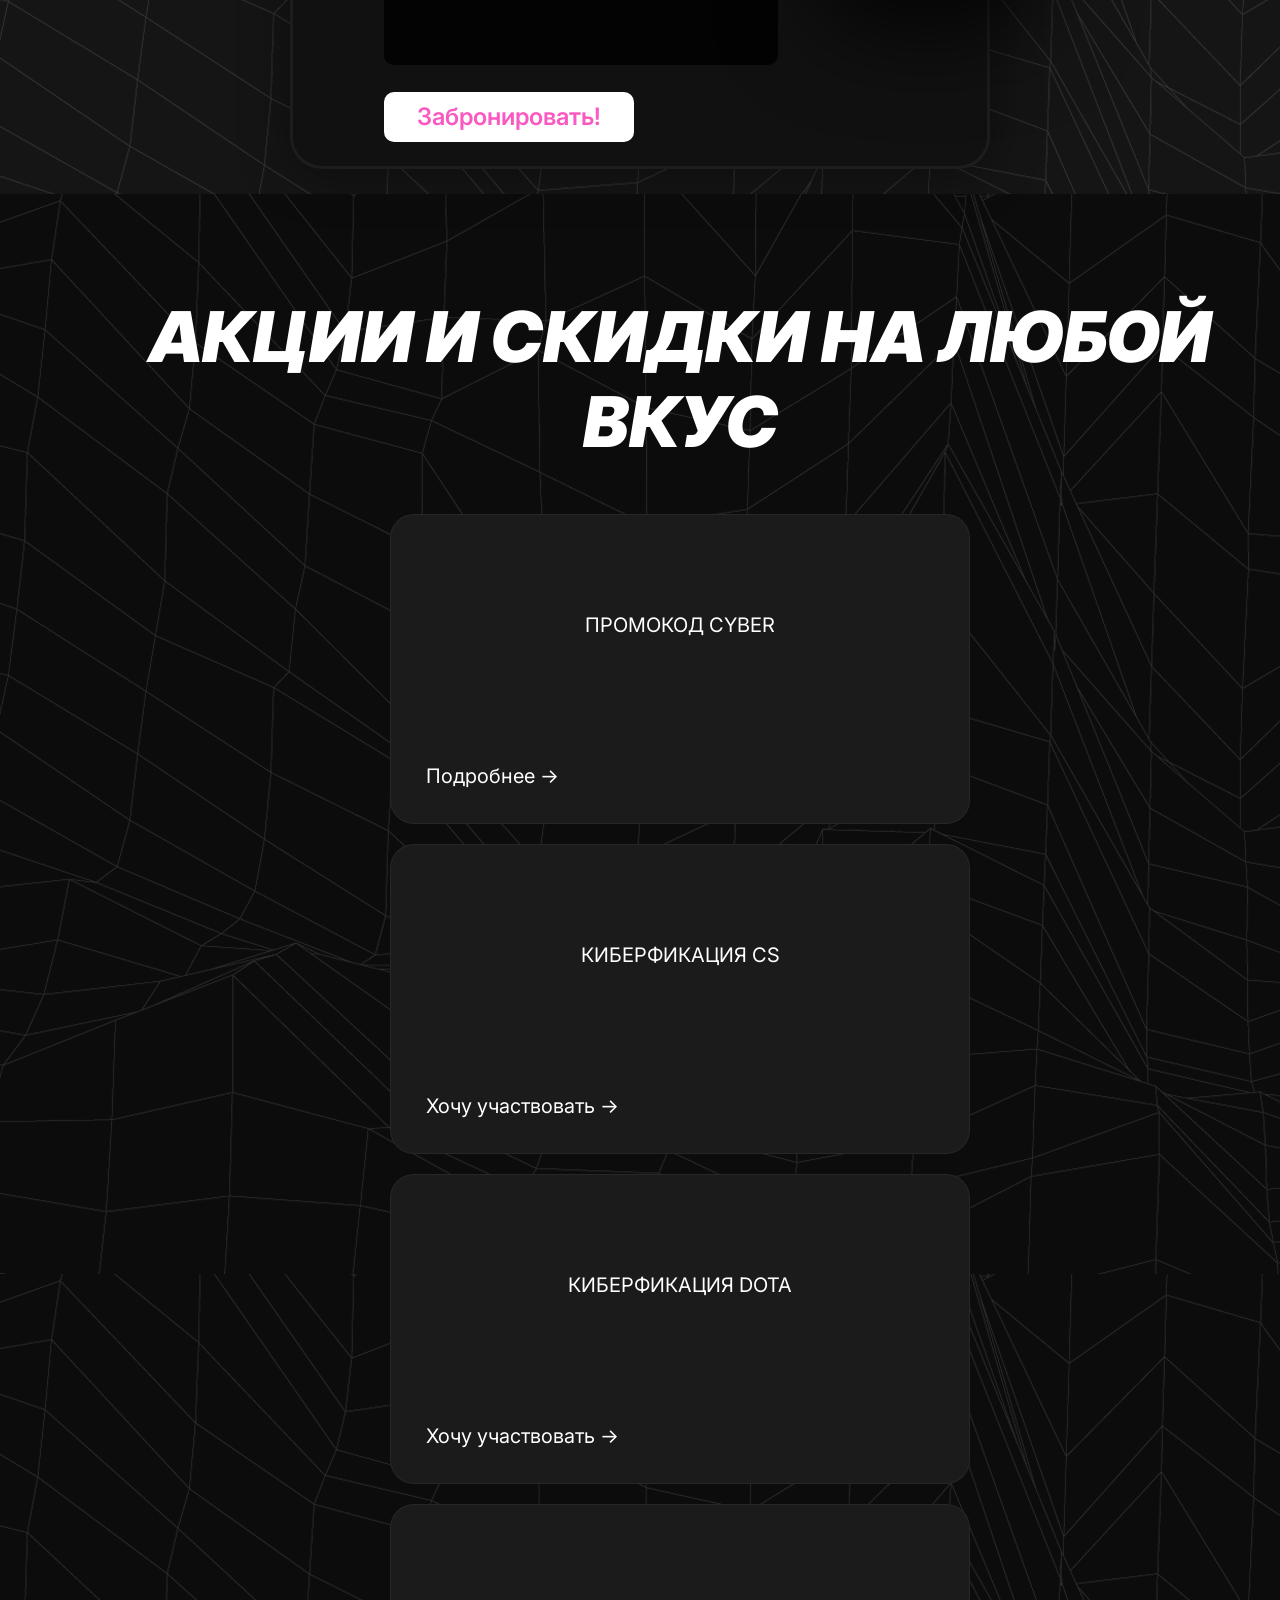
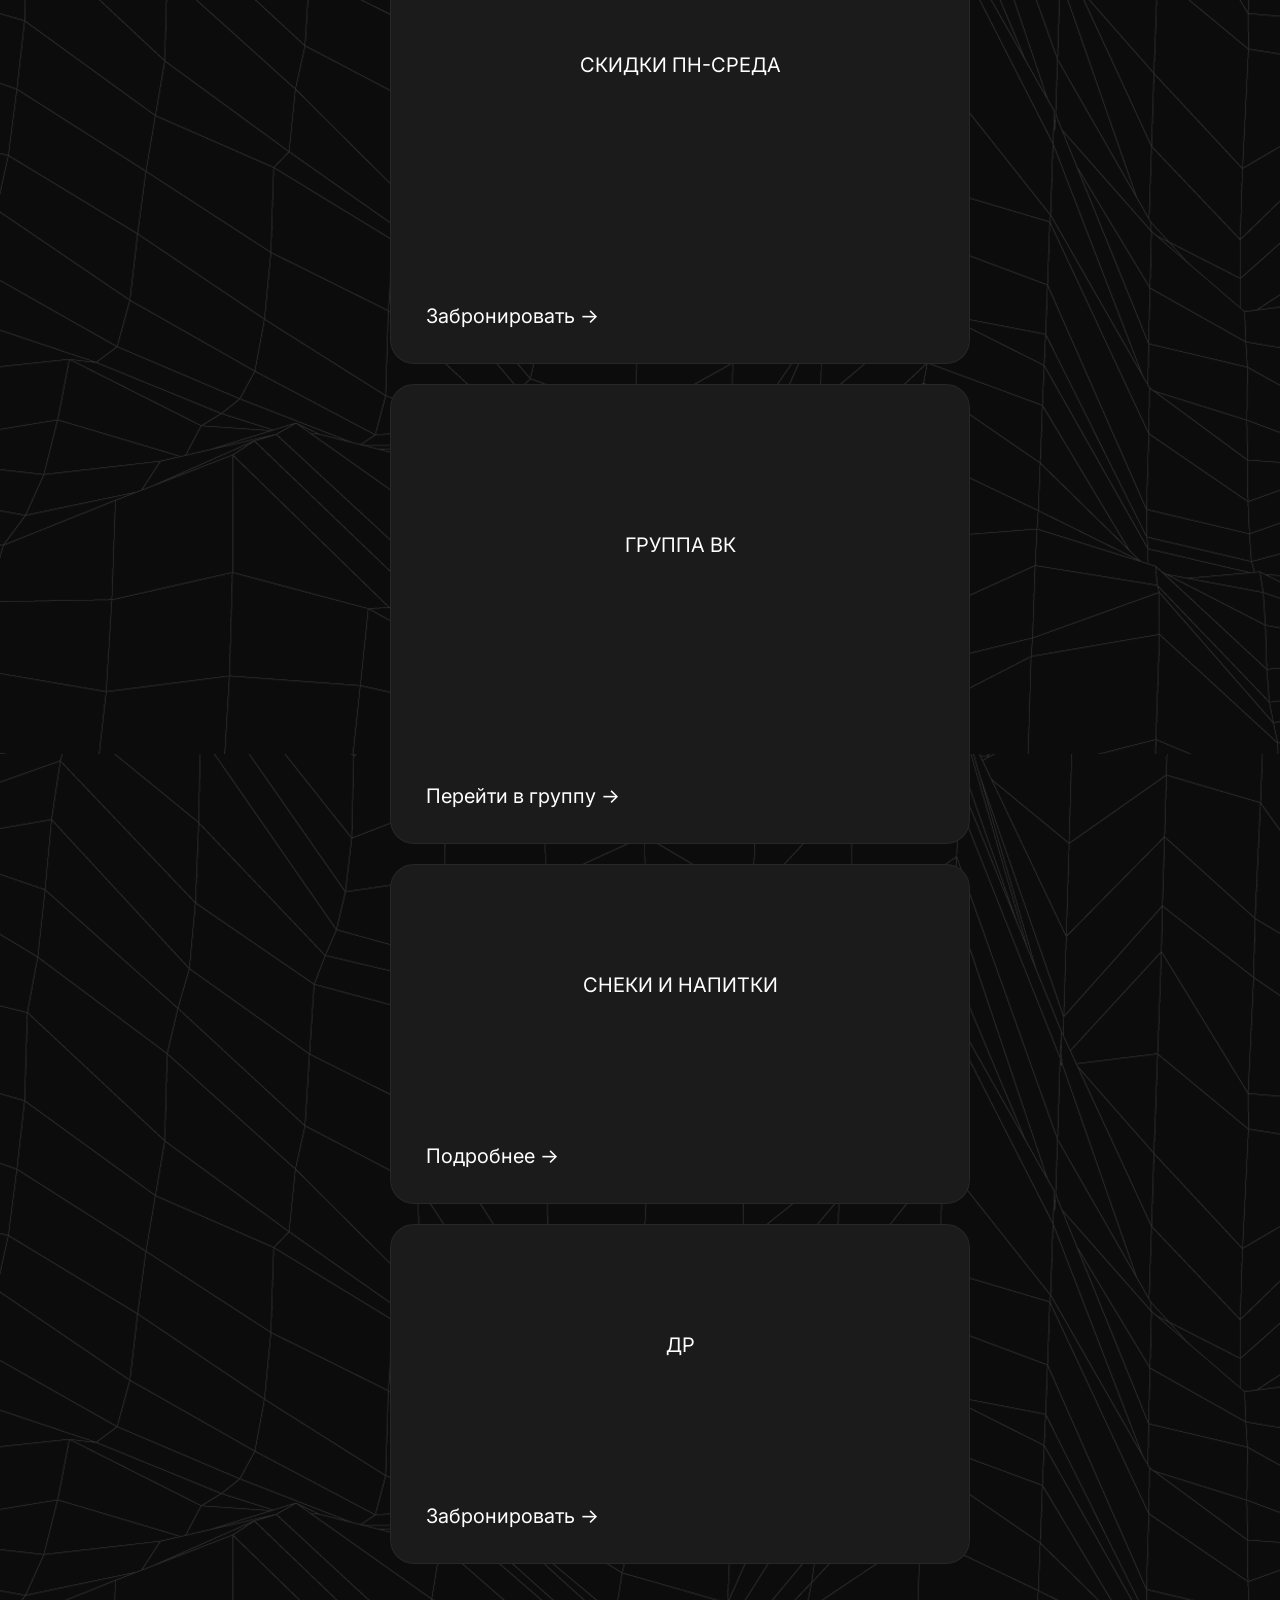
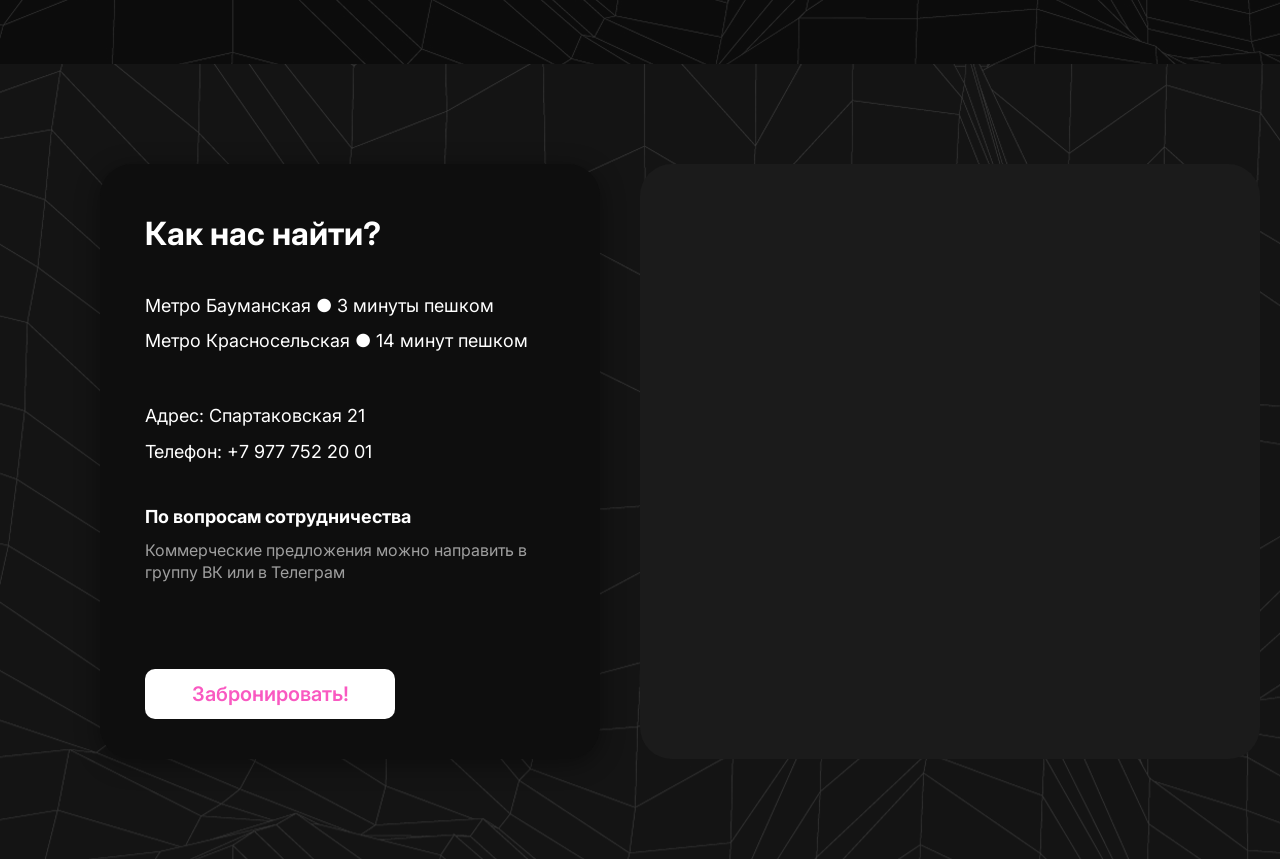
==== commit 680268a4: "finish work" ====
--- a/bauman.html
+++ b/bauman.html
@@ -14,88 +14,8 @@
     <link rel="preconnect" href="https://fonts.gstatic.com" crossorigin>
     <link href="https://fonts.googleapis.com/css2?family=Inter:ital,opsz,wght@0,14..32,100..900;1,14..32,100..900&display=swap" rel="stylesheet">
     <link rel="icon" href="img/icon.svg" type="image/png">
+    <link rel="stylesheet" href="css/main-nav.css">
     <link rel="stylesheet" href="css/bauman.css">
-    
-    <style>
-        .main-nav {
-            position: fixed;
-            left: 0;
-            top: 50%;
-            transform: translateY(-50%);
-            width: 120px;
-            height: auto;
-            z-index: 9999;
-            display: flex;
-            align-items: center;
-            justify-content: center;
-            pointer-events: none;
-            background: transparent;
-            border: none;
-            box-shadow: none;
-            backdrop-filter: none;
-            outline: none;
-        }
-
-        .main-nav__list {
-            display: flex;
-            flex-direction: column;
-            gap: 48px;
-            pointer-events: auto;
-            background: transparent;
-            border: none;
-            outline: none;
-        }
-
-        .main-nav__link {
-            font-family: 'Inter', sans-serif;
-            font-weight: 400;
-            font-size: 28px;
-            line-height: 1;
-            color: rgba(255, 255, 255, 0.55);
-            text-decoration: none;
-            writing-mode: vertical-rl;
-            text-orientation: mixed;
-            transition: all 0.3s ease;
-            text-shadow: 0 1px 8px rgba(0, 0, 0, 0.5);
-            outline: none;
-        }
-
-        .main-nav__link:hover {
-            color: #ffffff;
-            text-shadow: 0 0 20px #ffffff, 0 0 40px #a855f7;
-            transform: scale(1.08);
-        }
-
-        .main-nav__link.active {
-            color: #ffffff;
-            font-weight: 700;
-            text-shadow: 0 0 25px #ffffff, 0 0 50px #ffffff, 0 0 80px #a855f7;
-        }
-
-        .main-nav__link:focus-visible {
-            color: #ffffff;
-            text-shadow: 0 0 18px #ffffff, 0 0 36px #a855f7;
-        }
-
-        @media (max-width: 992px) {
-            .main-nav {
-                display: none;
-            }
-        }
-
-        @media (max-height: 700px) {
-            .main-nav {
-                height: auto;
-                max-height: 85vh;
-            }
-            .main-nav__list {
-                gap: 30px;
-            }
-            .main-nav__link {
-                font-size: 22px;
-            }
-        }
-    </style>
 </head>
 <body>
 
@@ -106,6 +26,7 @@
             <a href="profbauman.html" class="main-nav__link">Цены</a>
             <a href="#foto" class="main-nav__link" data-section="foto">Фото</a>
             <a href="#akcii" class="main-nav__link" data-section="akcii">Акции</a>
+            <a href="shop.html" class="main-nav__link">Магазин</a>
             <a href="#kontakty" class="main-nav__link" data-section="kontakty">Контакты</a>
         </div>
     </nav>
--- a/css/main-nav.css
+++ b/css/main-nav.css
@@ -0,0 +1,94 @@
+/* Боковое меню — компактно под 7 пунктов */
+:root {
+    --nav-rail-w: 88px;
+    --nav-content-pad: calc(var(--nav-rail-w) + 12px);
+}
+
+.main-nav {
+    position: fixed;
+    left: 0;
+    top: 50%;
+    transform: translateY(-50%);
+    width: var(--nav-rail-w);
+    height: auto;
+    max-height: 92vh;
+    z-index: 9999;
+    display: flex;
+    align-items: center;
+    justify-content: center;
+    pointer-events: none;
+    background: transparent;
+    border: none;
+    box-shadow: none;
+    backdrop-filter: none;
+    outline: none;
+}
+
+.main-nav__list {
+    display: flex;
+    flex-direction: column;
+    gap: 28px;
+    pointer-events: auto;
+    background: transparent;
+    border: none;
+    outline: none;
+}
+
+.main-nav__link {
+    font-family: 'Inter', sans-serif;
+    font-weight: 400;
+    font-size: 22px;
+    line-height: 1;
+    color: rgba(255, 255, 255, 0.55);
+    text-decoration: none;
+    writing-mode: vertical-rl;
+    text-orientation: mixed;
+    transition: color 0.3s ease, text-shadow 0.3s ease, transform 0.3s ease;
+    text-shadow: 0 1px 8px rgba(0, 0, 0, 0.5);
+    outline: none;
+}
+
+.main-nav__link:hover {
+    color: #ffffff;
+    text-shadow: 0 0 20px #ffffff, 0 0 40px #a855f7;
+    transform: scale(1.06);
+}
+
+.main-nav__link.active,
+.main-nav__link.prices-active,
+.main-nav__link.shop-nav-active {
+    color: #ffffff;
+    font-weight: 700;
+    text-shadow: 0 0 25px #ffffff, 0 0 50px #ffffff, 0 0 80px #a855f7;
+}
+
+.main-nav__link:focus-visible {
+    color: #ffffff;
+    text-shadow: 0 0 18px #ffffff, 0 0 36px #a855f7;
+}
+
+@media (max-width: 992px) {
+    .main-nav {
+        display: none;
+    }
+}
+
+@media (max-height: 820px) {
+    .main-nav__list {
+        gap: 20px;
+    }
+
+    .main-nav__link {
+        font-size: 18px;
+    }
+}
+
+@media (max-height: 680px) {
+    .main-nav__list {
+        gap: 14px;
+    }
+
+    .main-nav__link {
+        font-size: 16px;
+    }
+}
--- a/css/bauman.css
+++ b/css/bauman.css
@@ -33,7 +33,7 @@
     align-items: center;
     width: 100%;
     max-width: 1440px;
-    padding: 0 40px 0 120px;
+    padding: 0 40px 0 var(--nav-content-pad, 100px);
 }
 
 .hero__header {
@@ -118,7 +118,7 @@
     max-width: 1600px;
     display: flex;
     justify-content: center;
-    padding: 0 20px 0 140px;
+    padding: 0 20px 0 var(--nav-content-pad, 100px);
 }
 
 .zones__border-box {
@@ -257,7 +257,7 @@
     display: flex;
     align-items: center; 
     justify-content: center;
-    padding: 0 20px 0 140px;
+    padding: 0 20px 0 var(--nav-content-pad, 100px);
     box-sizing: border-box;
 }
 
@@ -434,7 +434,7 @@
 .offers__container {
     max-width: 1420px;
     margin: 0 auto;
-    padding: 0 20px 0 140px;
+    padding: 0 20px 0 var(--nav-content-pad, 100px);
 }
 
 .offers__title {
@@ -525,7 +525,7 @@
 .contacts__container {
     max-width: 1420px;
     margin: 0 auto;
-    padding: 0 20px 0 140px;
+    padding: 0 20px 0 var(--nav-content-pad, 100px);
 }
 
 @media (max-width: 992px) {
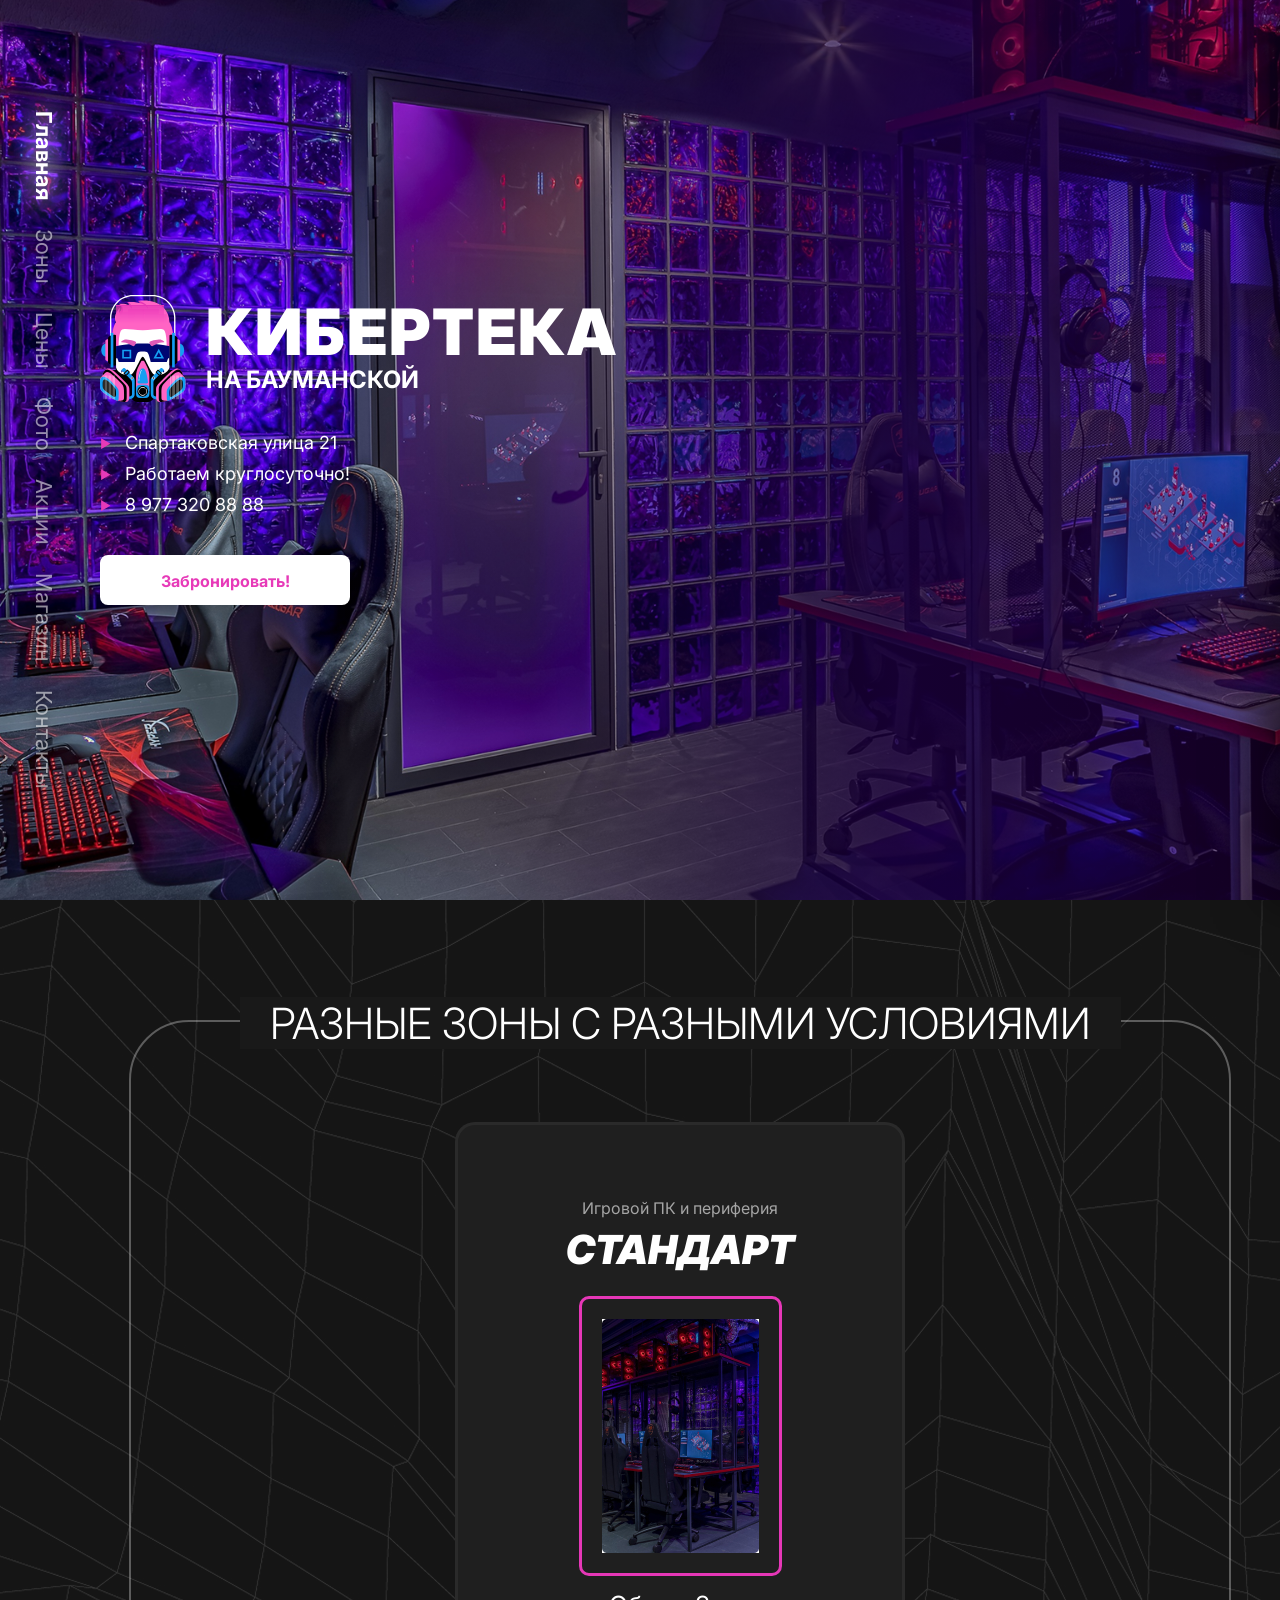
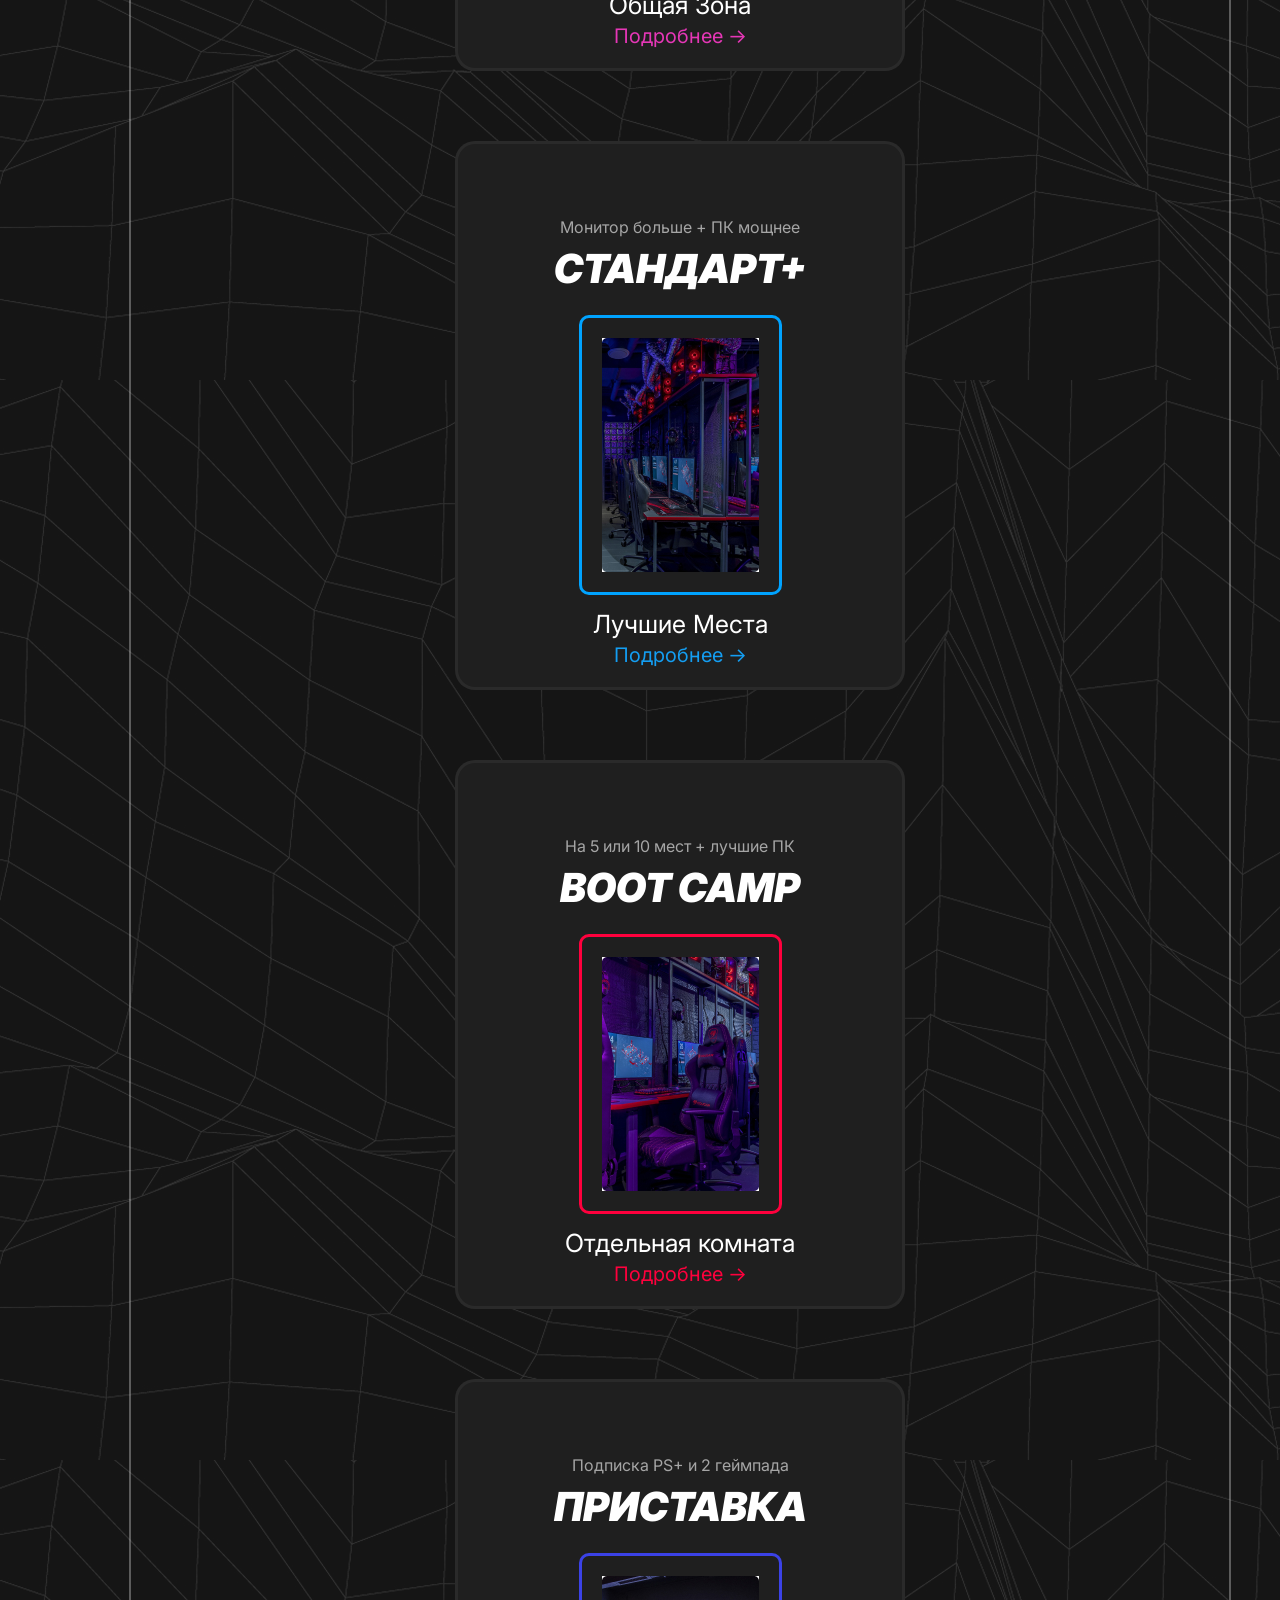
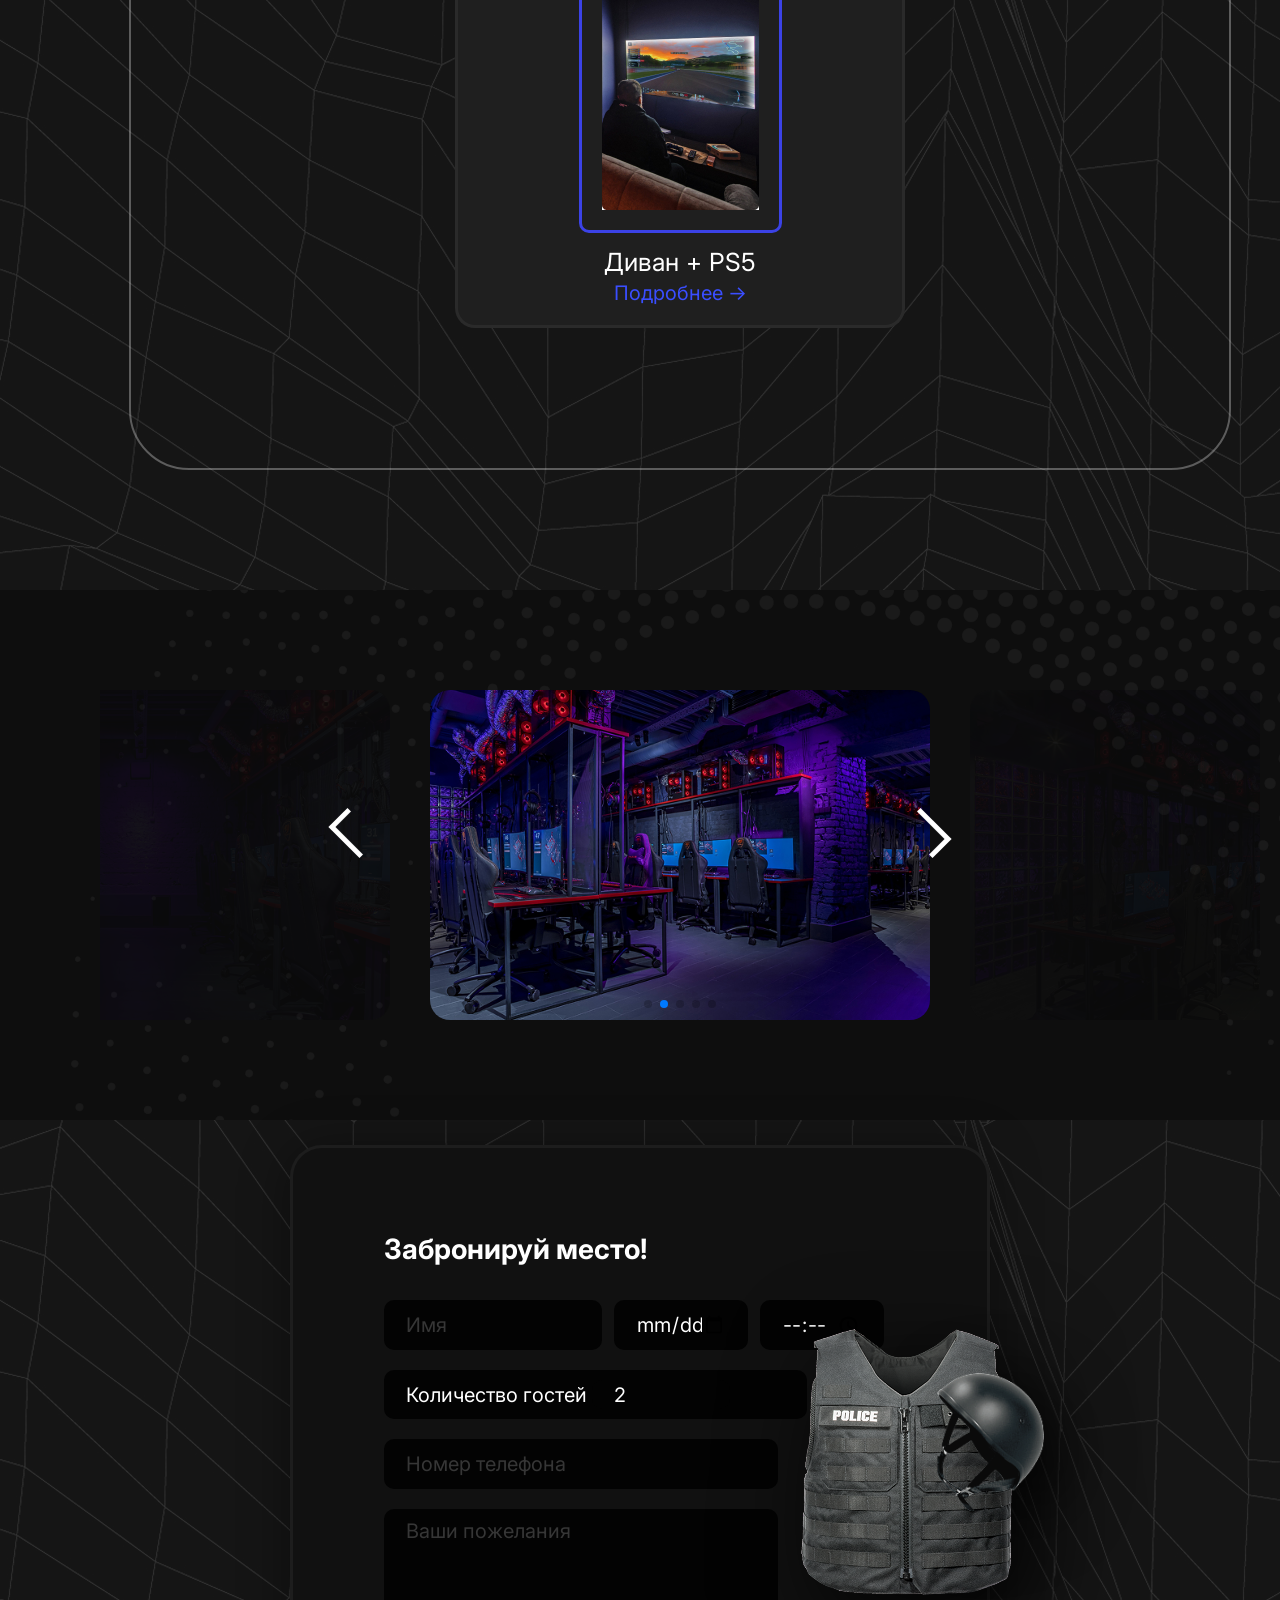
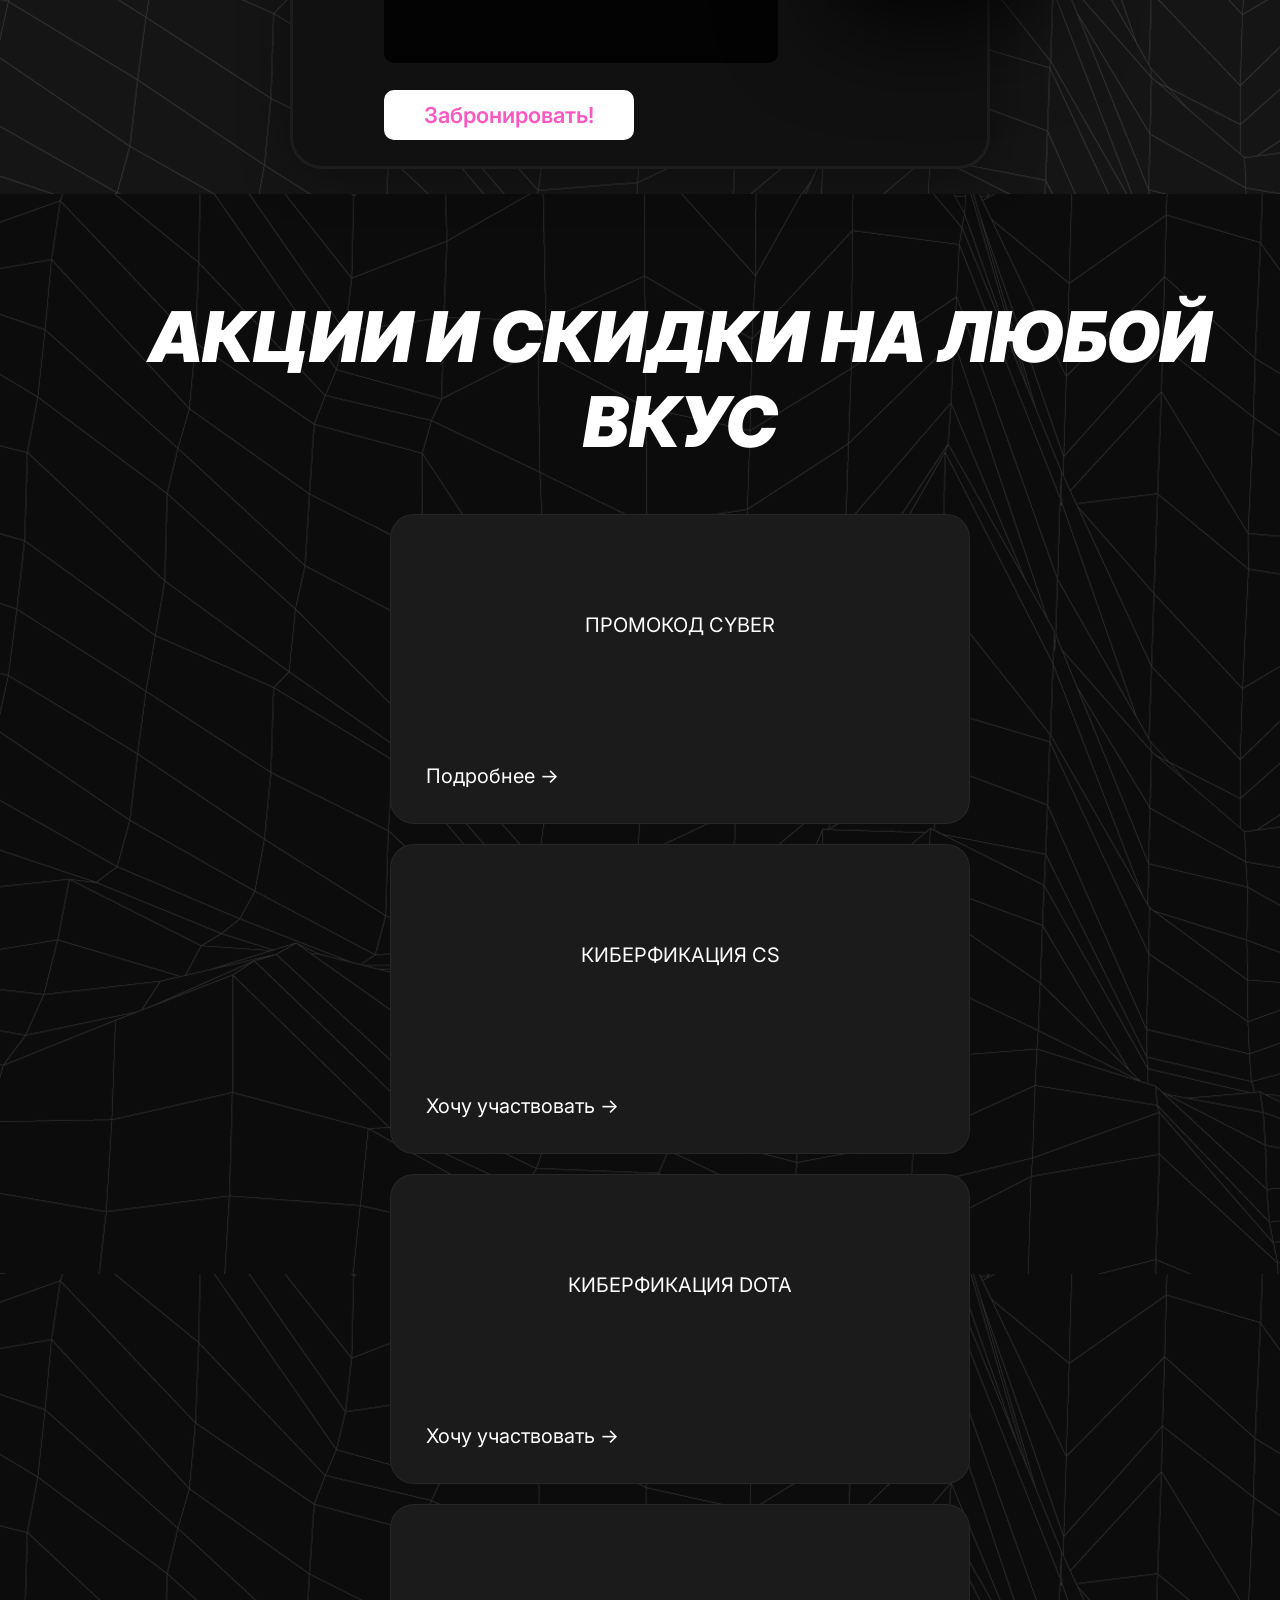
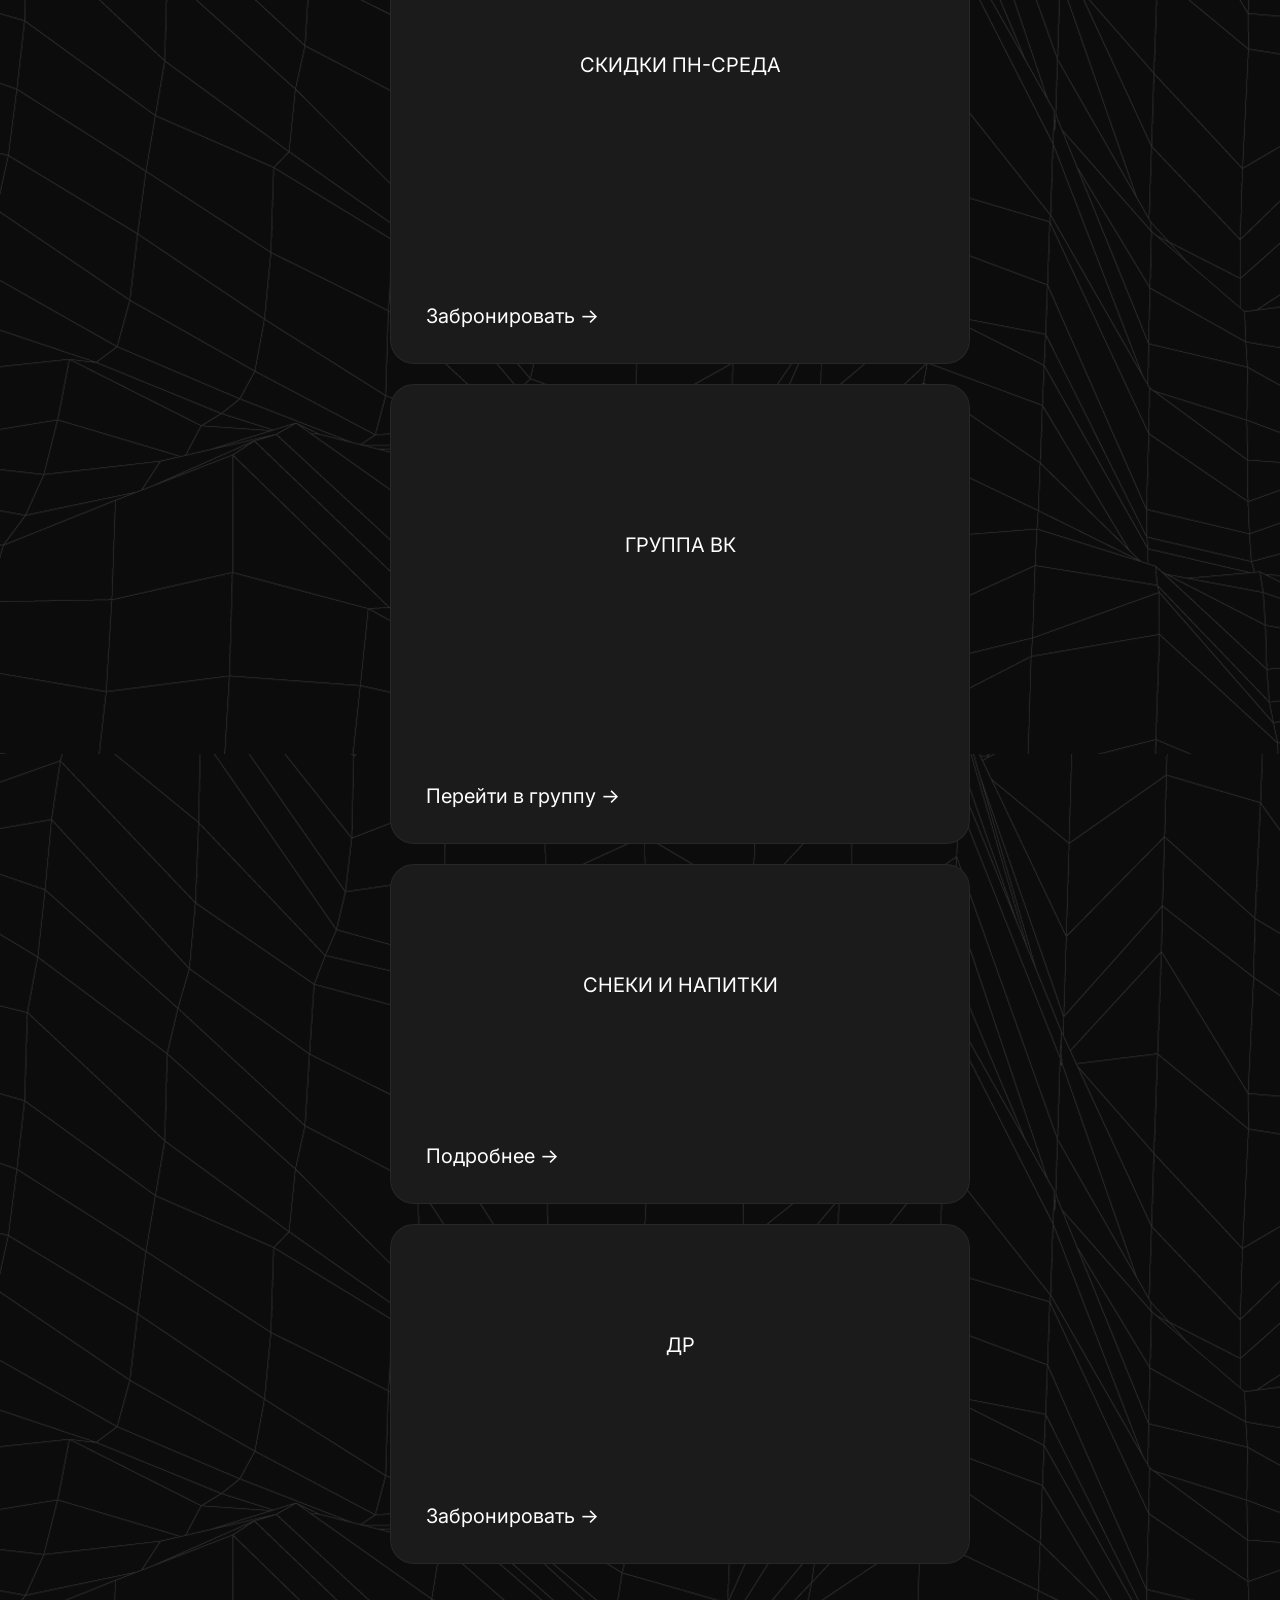
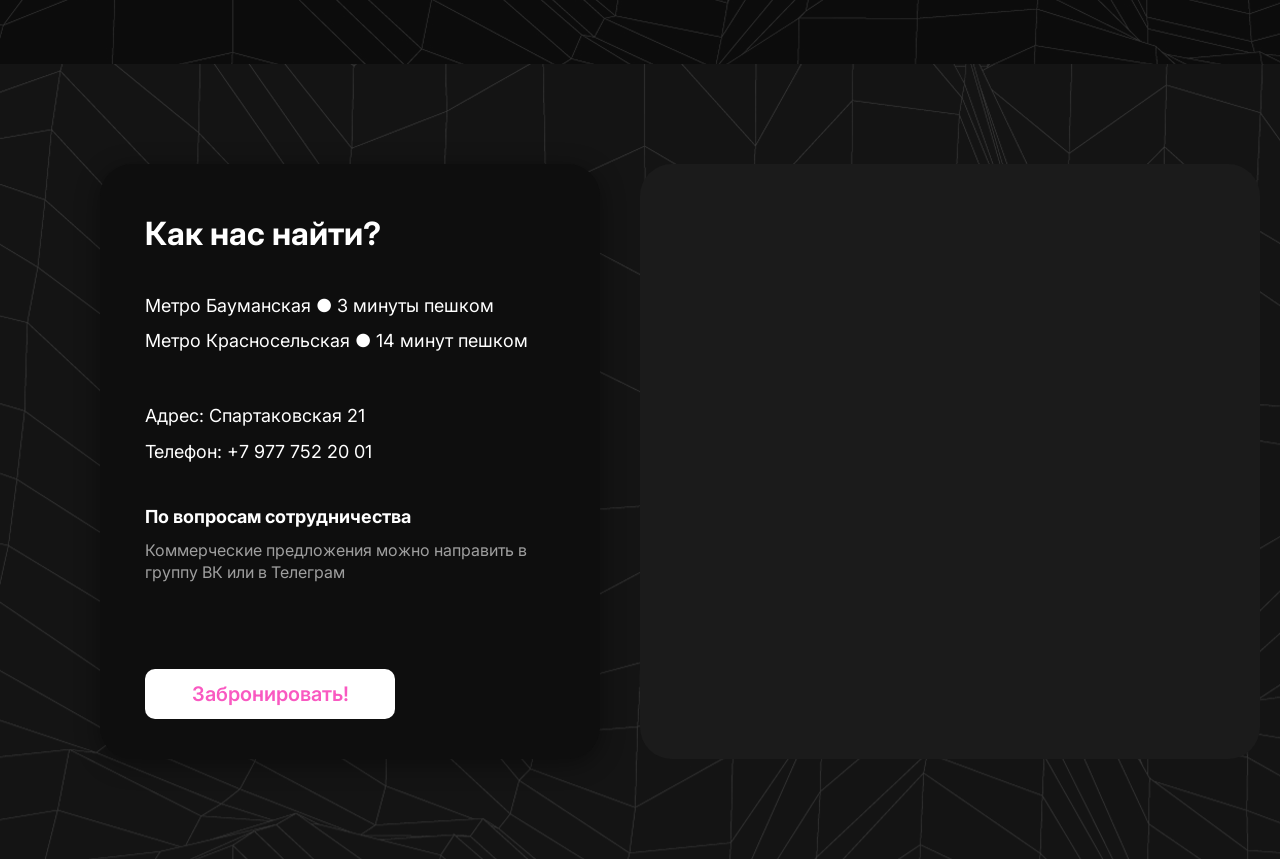
==== commit 99983483: "MVP" ====
--- a/bauman.html
+++ b/bauman.html
@@ -15,6 +15,7 @@
     <link href="https://fonts.googleapis.com/css2?family=Inter:ital,opsz,wght@0,14..32,100..900;1,14..32,100..900&display=swap" rel="stylesheet">
     <link rel="icon" href="img/icon.svg" type="image/png">
     <link rel="stylesheet" href="css/main-nav.css">
+    <link rel="stylesheet" href="css/burger-menu.css">
     <link rel="stylesheet" href="css/bauman.css">
 </head>
 <body>
@@ -30,6 +31,35 @@
             <a href="#kontakty" class="main-nav__link" data-section="kontakty">Контакты</a>
         </div>
     </nav>
+
+    <!-- Бургер-меню (≤992px) -->
+    <button class="burger" aria-label="Открыть меню" aria-expanded="false" aria-controls="burger-drawer">
+        <span class="burger__line"></span>
+        <span class="burger__line"></span>
+        <span class="burger__line"></span>
+    </button>
+    <div class="burger-overlay" aria-hidden="true"></div>
+    <div class="burger-drawer" id="burger-drawer" role="dialog" aria-modal="true" aria-label="Навигация">
+        <div class="burger-drawer__head">
+            <a href="index.html" class="burger-drawer__logo">
+                <img src="img/icon.svg" alt="КИБЕРТЕКА" class="burger-drawer__logo-img">
+                <span class="burger-drawer__logo-title">Кибертека</span>
+            </a>
+            <button class="burger-drawer__close" aria-label="Закрыть меню">&times;</button>
+        </div>
+        <nav class="burger-drawer__nav">
+            <a href="#glavnaya" class="burger-drawer__link">Главная</a>
+            <a href="#zony" class="burger-drawer__link">Зоны</a>
+            <a href="profbauman.html" class="burger-drawer__link">Цены</a>
+            <a href="#foto" class="burger-drawer__link">Фото</a>
+            <a href="#akcii" class="burger-drawer__link">Акции</a>
+            <a href="shop.html" class="burger-drawer__link">Магазин</a>
+            <a href="#kontakty" class="burger-drawer__link">Контакты</a>
+        </nav>
+        <div class="burger-drawer__foot">
+            <button class="burger-drawer__booking-btn" onclick="openBookingPopup()">Забронировать!</button>
+        </div>
+    </div>
 
     <section class="hero" id="glavnaya">
         <div class="hero__container">
@@ -226,5 +256,6 @@
     <script src="js/zones-price-nav.js" defer></script>
     <script src="js/navigation.js" defer></script>
     <script src="js/CeoOptimization.js" defer></script>
+    <script src="js/burger-menu.js" defer></script>
 </body>
 </html>
--- a/css/burger-menu.css
+++ b/css/burger-menu.css
@@ -0,0 +1,230 @@
+.burger {
+    display: none;
+    position: fixed;
+    top: 20px;
+    right: 20px;
+    z-index: 10001;
+    width: 48px;
+    height: 48px;
+    border: 2px solid rgba(255, 255, 255, 0.9);
+    border-radius: 14px;
+    background: transparent;
+    backdrop-filter: none;
+    -webkit-backdrop-filter: none;
+    box-shadow: none;
+    cursor: pointer;
+    padding: 0;
+    flex-direction: column;
+    align-items: center;
+    justify-content: center;
+    gap: 6px;
+    outline: none;
+    transition: border-color 0.25s ease, transform 0.25s ease;
+}
+
+.burger:hover {
+    border-color: rgba(168, 85, 247, 0.85);
+    transform: translateY(-1px);
+}
+
+.burger__line {
+    display: block;
+    width: 22px;
+    height: 2px;
+    background: #fff;
+    border-radius: 2px;
+    transition: transform 0.3s cubic-bezier(0.22, 1, 0.36, 1),
+                opacity 0.3s ease;
+}
+
+
+.burger--open .burger__line:nth-child(1) {
+    transform: translateY(8px) rotate(45deg);
+}
+.burger--open .burger__line:nth-child(2) {
+    opacity: 0;
+    transform: scaleX(0);
+}
+.burger--open .burger__line:nth-child(3) {
+    transform: translateY(-8px) rotate(-45deg);
+}
+
+
+.burger-overlay {
+    display: none;
+    position: fixed;
+    inset: 0;
+    background: rgba(0, 0, 0, 0.65);
+    backdrop-filter: blur(4px);
+    -webkit-backdrop-filter: blur(4px);
+    z-index: 10002;
+    opacity: 0;
+    transition: opacity 0.3s ease;
+}
+
+.burger-overlay--open {
+    display: block;
+    opacity: 1;
+}
+
+
+.burger-drawer {
+    position: fixed;
+    top: 0;
+    right: 0;
+    width: min(340px, 100vw);
+    height: 100dvh;
+    background: #111;
+    border-left: 2px solid rgba(255, 255, 255, 0.07);
+    z-index: 10003;
+    display: flex;
+    flex-direction: column;
+    transform: translateX(100%);
+    transition: transform 0.38s cubic-bezier(0.22, 1, 0.36, 1);
+    box-shadow: -12px 0 48px rgba(0, 0, 0, 0.55);
+}
+
+.burger-drawer--open {
+    transform: translateX(0);
+}
+
+
+.burger-drawer__head {
+    display: flex;
+    align-items: center;
+    justify-content: space-between;
+    padding: 24px 24px 20px;
+    border-bottom: 1px solid rgba(255, 255, 255, 0.07);
+    flex-shrink: 0;
+}
+
+.burger-drawer__logo {
+    display: flex;
+    align-items: center;
+    gap: 12px;
+    text-decoration: none;
+    color: #fff;
+}
+
+.burger-drawer__logo-img {
+    width: 36px;
+    height: auto;
+}
+
+.burger-drawer__logo-title {
+    font-family: 'Inter', sans-serif;
+    font-size: 13px;
+    font-weight: 900;
+    font-style: italic;
+    letter-spacing: 0.08em;
+    text-transform: uppercase;
+    line-height: 1;
+}
+
+.burger-drawer__close {
+    width: 40px;
+    height: 40px;
+    border: none;
+    background: rgba(255, 255, 255, 0.07);
+    color: #fff;
+    font-size: 24px;
+    line-height: 1;
+    border-radius: 10px;
+    cursor: pointer;
+    transition: background 0.2s, transform 0.18s ease;
+    transform: rotate(0deg);
+    transform-origin: center;
+}
+
+.burger-drawer__close:hover {
+    background: rgba(168, 85, 247, 0.25);
+    transform: rotate(45deg);
+}
+
+.burger-drawer__close:active {
+    transform: rotate(90deg);
+}
+
+.burger-drawer__nav {
+    flex: 1;
+    display: flex;
+    flex-direction: column;
+    justify-content: center;
+    align-items: center;
+    gap: 8px;
+    padding: 24px 20px;
+    overflow-y: auto;
+}
+
+.burger-drawer__link {
+    font-family: 'Inter', sans-serif;
+    font-size: 26px;
+    font-weight: 900;
+    font-style: italic;
+    text-transform: uppercase;
+    letter-spacing: 0.04em;
+    color: rgba(255, 255, 255, 0.55);
+    text-decoration: none;
+    padding: 12px 20px;
+    border-radius: 12px;
+    width: 100%;
+    text-align: center;
+    transition: color 0.25s ease,
+                background 0.25s ease,
+                text-shadow 0.25s ease;
+}
+
+.burger-drawer__link:hover,
+.burger-drawer__link:focus-visible {
+    color: #fff;
+    background: rgba(168, 85, 247, 0.1);
+    text-shadow: 0 0 18px #fff, 0 0 36px #a855f7;
+    outline: none;
+}
+
+.burger-drawer__link--active {
+    color: #fff;
+    text-shadow: 0 0 20px #fff, 0 0 40px #a855f7;
+}
+
+.burger-drawer__foot {
+    padding: 20px 24px;
+    padding-bottom: max(20px, env(safe-area-inset-bottom));
+    border-top: 1px solid rgba(255, 255, 255, 0.07);
+    flex-shrink: 0;
+}
+
+.burger-drawer__booking-btn {
+    display: block;
+    width: 100%;
+    padding: 14px;
+    background: #fff;
+    color: #e637b7;
+    font-family: 'Inter', sans-serif;
+    font-size: 15px;
+    font-weight: 700;
+    text-transform: uppercase;
+    letter-spacing: 0.06em;
+    text-align: center;
+    border: none;
+    border-radius: 12px;
+    cursor: pointer;
+    transition: transform 0.2s ease, box-shadow 0.2s ease;
+}
+
+.burger-drawer__booking-btn:hover {
+    transform: translateY(-2px);
+    box-shadow: 0 6px 20px rgba(230, 55, 183, 0.35);
+}
+
+@media (max-width: 992px) {
+    .burger {
+        display: flex;
+    }
+}
+
+body.shop-cart-open .burger {
+    opacity: 0;
+    visibility: hidden;
+    pointer-events: none;
+}
--- a/components/booking-popup/booking-popup.css
+++ b/components/booking-popup/booking-popup.css
@@ -27,33 +27,31 @@
 
 .booking-popup__wrapper {
   position: relative;
-  width: 700px;
-  height: 624px;
-  max-width: calc(100vw - 40px);
+  width: clamp(320px, 90vw, 700px);
+  max-width: calc(100vw - 32px);
   overflow: visible;
   transform: scale(0.95);
   opacity: 0;
-  transition: all 0.35s cubic-bezier(0.34, 1.56, 0.64, 1); /* красивая анимация открытия */
+  transition: all 0.35s cubic-bezier(0.34, 1.56, 0.64, 1);
 }
 
 .booking-popup.active .booking-popup__wrapper {
   transform: scale(1);
   opacity: 1;
 }
-.secondstroke_placeholder{
-    font-size: 24px;
-    font-weight: 400;
-    background-color: #030303;
-    border-radius: 10px;
-    border:0;
-    
-}
+
+.secondstroke_placeholder {
+  font-size: 20px;
+  font-weight: 400;
+  background-color: #030303;
+  border-radius: 10px;
+  border: 0;
+  padding: 10px 22px;
+}
+
 .booking-popup__content {
-  position: absolute;
-  left: 0;
-  top: 0;
-  width: 700px;
-  height: 624px;
+  position: relative;
+  width: 100%;
   background: #111111;
   border-radius: 32px;
   box-shadow: 0px 5px 50px 0px #00000066;
@@ -88,7 +86,6 @@
 
 .booking-popup__inner {
   padding: 38px 45px 35px;
-  height: 100%;
   position: relative;
 }
 
@@ -96,9 +93,8 @@
   font-size: 28px;
   font-weight: 700;
   color: #fff;
-  margin:26px 0px 34px 46px;
-}
-
+  margin: 26px 0 34px 46px;
+}
 
 .booking-popup__police {
   position: absolute;
@@ -149,90 +145,110 @@
   transition: all 0.30s ease;
 }
 
-input{
+input {
   background-color: #030303;
   border-radius: 10px;
-  height:50px;
+  height: 50px;
   font-weight: 400;
-  color:#ffffff;
+  color: #ffffff;
   font-family: "Inter", sans-serif;
   font-size: 20px;
   border: 0;
-  padding:10px 22px;
-}
-input::placeholder{
+  padding: 10px 22px;
+  box-sizing: border-box;
+}
+
+input::placeholder {
   font-weight: 400;
   font-family: "Inter", sans-serif;
-  color:#ffffff;
+  color: #ffffff;
   opacity: 0.2;
-  font-size: 24px;
-  
-}
-.form__container{
-  max-width:500px;
-  margin-left:46px;
-}
-.name{
-  max-width:210px;
-  margin-right:10px;
-}
-.date{
-  max-width:105px;
-  margin-right:14px;
-}
-.time{
-  max-width:105px;
-  
-}
-.number{
-  height:29px;
-}
-.form__secondstroke{
-  margin:20px 0px;
+  font-size: 20px;
+}
+
+.form__container {
+  width: 100%;
+  max-width: 500px;
+  margin-left: 46px;
+}
+
+.form__firststroke {
+  display: flex;
+  gap: 12px;
+  flex-wrap: wrap;
+}
+
+.name {
+  flex: 2 1 150px;
+  min-width: 0;
+}
+
+.date {
+  flex: 1 1 100px;
+  min-width: 0;
+}
+
+.time {
+  flex: 1 1 90px;
+  min-width: 0;
+}
+
+.number {
+  height: 29px;
+}
+
+.form__secondstroke {
+  margin: 20px 0;
   max-width: 423px;
   background-color: #03030303;
-  
-}
-.phonenumber{
-  width:394px;
-  margin-bottom:20px;
-}
-textarea::placeholder{
- 
-  opacity:0.2;
+}
+
+.phonenumber {
+  width: 100%;
+  max-width: 394px;
+  margin-bottom: 20px;
+  box-sizing: border-box;
+}
+
+textarea::placeholder {
+  opacity: 0.2;
   color: #ffffff;
   font-weight: 400;
-  font-family: "Inter",sans-serif;
-  font-size: 24px;
-}
-textarea{
-  width: 394px;
-  height: 154px;  
-  max-width: 394px;     
-  max-height: 154px;    
+  font-family: "Inter", sans-serif;
+  font-size: 20px;
+}
+
+textarea {
+  width: 100%;
+  max-width: 394px;
+  height: 154px;
+  max-height: 154px;
   resize: none;
   background-color: #030303;
-  border:0;
-  border-radius:10px;
-  margin-bottom:23px;
-  padding:10px 22px;
-}
-button{
-  width:250px;
-  height:50px;
+  border: 0;
+  border-radius: 10px;
+  margin-bottom: 23px;
+  padding: 10px 22px;
+  font-family: "Inter", sans-serif;
+  font-size: 18px;
+  color: #fff;
+  box-sizing: border-box;
+}
+
+button {
+  width: 250px;
+  height: 50px;
   background-color: #ffffff;
-  color:#F959C1;
+  color: #F959C1;
   font-weight: 600;
-  font-family: "Inter",sans-serif;
+  font-family: "Inter", sans-serif;
   text-align: center;
-  border:0;
-  border-radius:10px;
-  font-size: 24px;
-  cursor:pointer;
-}
-.secondstroke_placeholder{
-  padding:10px 22px;
-}
+  border: 0;
+  border-radius: 10px;
+  font-size: 22px;
+  cursor: pointer;
+}
+
 
 @media (max-width: 750px) {
   .booking-popup__police {
@@ -242,24 +258,11 @@
   .booking-popup__vector {
     right: 24px;
   }
-
-  .booking-popup__wrapper {
-    width: 100%;
-  }
-}
-
-@media (max-width: 550px) {
-  .booking-popup__content {
-    width: 100%;
-    max-width: 460px;
-    height: auto;
-    min-height: 580px;
-    border-radius: 24px;
-    margin: 20px;
-  }
-
+}
+
+@media (max-width: 680px) {
   .booking-popup__inner {
-    padding: 32px 24px 40px;
+    padding: 32px 28px 36px;
   }
 
   .booking-popup__title {
@@ -274,33 +277,62 @@
   }
 
   .form__firststroke {
-    display: flex;
+    gap: 10px;
+  }
+}
+
+
+@media (max-width: 480px) {
+  .booking-popup__wrapper {
+    max-width: calc(100vw - 20px);
+  }
+
+  .booking-popup__content {
+    border-radius: 20px;
+  }
+
+  .booking-popup__inner {
+    padding: 28px 20px 32px;
+  }
+
+  .booking-popup__title {
+    font-size: 22px;
+    margin: 0 0 22px 0;
+  }
+
+  .form__firststroke {
     flex-direction: column;
-    gap: 14px;
+    gap: 10px;
   }
 
   .name, .date, .time {
-    max-width: 100% !important;
-    width: 110%;
+    flex: none;
+    width: 100%;
+    max-width: 100%;
   }
 
   .form__secondstroke {
     max-width: 100%;
-    margin: 14px 0 20px 0;
-  }
-
-  
-
-  .booking-popup__btn {
-    width: 100%;
-    max-width: 280px;
-    margin: 10px auto 0;
-    display: block;
+    margin: 12px 0 18px 0;
   }
 
   .form__container {
     display: flex;
     flex-direction: column;
-    align-items: center;
-  }
-}+    align-items: stretch;
+  }
+
+  .phonenumber,
+  textarea {
+    max-width: 100%;
+    width: 100%;
+  }
+
+  button,
+  .booking-popup__btn {
+    width: 100%;
+    max-width: 100%;
+    font-size: 18px;
+    margin-top: 8px;
+  }
+}
